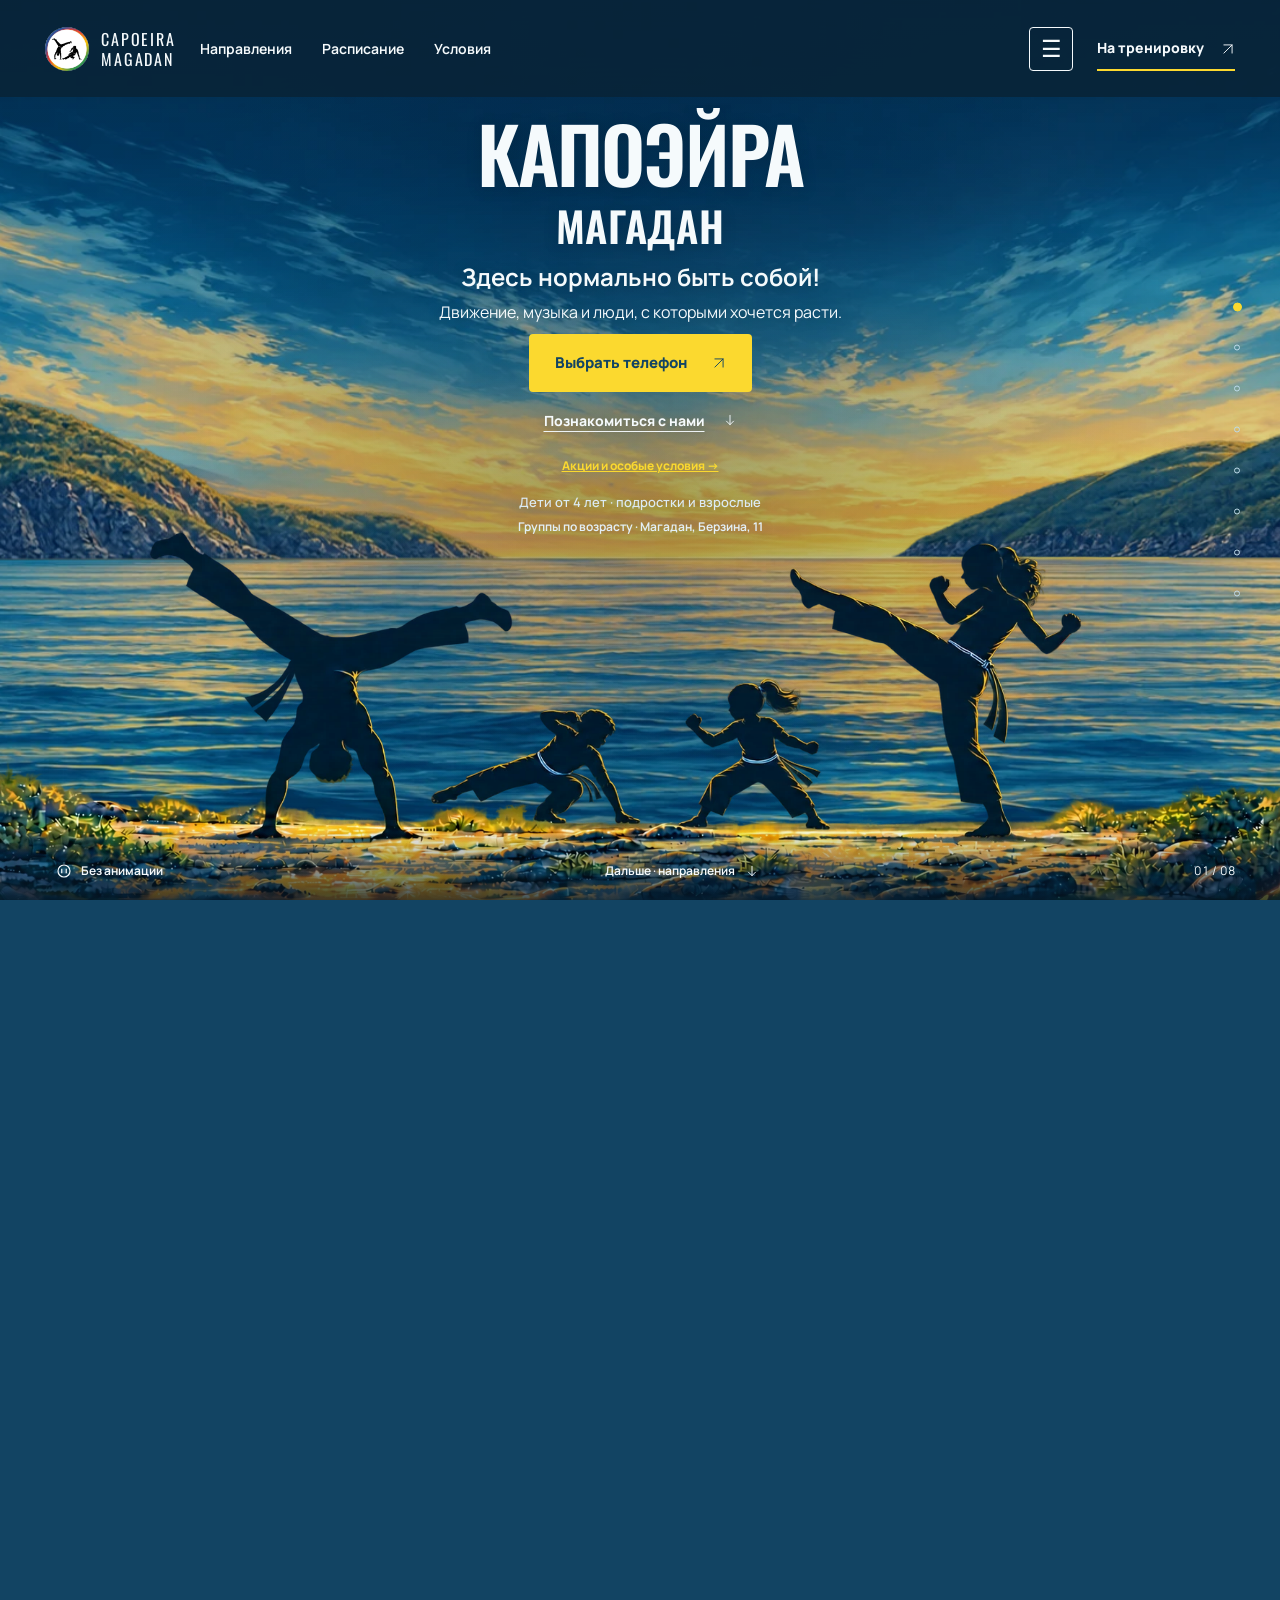
==== index.html @ d1a2bacf "Align helper labels with temporarily hidden prices" ====
<!doctype html>
<html lang="ru">
<head>
<meta charset="utf-8"><meta name="viewport" content="width=device-width,initial-scale=1">
<meta name="theme-color" content="#124463"><meta name="description" content="Капоэйра в Магадане для детей от 4 лет и взрослых. Направления, тренеры, расписание и стоимость занятий. Берзина, 11.">
<title>Капоэйра Магадан — здесь нормально быть собой!</title>
<link rel="canonical" href="https://capoeira49.ru/">
<meta property="og:type" content="website"><meta property="og:locale" content="ru_RU"><meta property="og:url" content="https://capoeira49.ru/"><meta property="og:title" content="Капоэйра Магадан — здесь нормально быть собой!"><meta property="og:description" content="Занятия для детей от 4 лет, подростков и взрослых. Тренеры, расписание, группы и запись. Магадан, Берзина, 11."><meta property="og:image" content="https://capoeira49.ru/assets/poster.jpg"><meta property="og:image:alt" content="Капоэйра Магадан — приглашение на занятия"><meta name="twitter:card" content="summary_large_image">
<link rel="icon" href="./assets/logo.jpg"><link rel="preload" href="./assets/fonts/oswald.ttf" as="font" type="font/ttf" crossorigin><link rel="stylesheet" href="./style.css?v=v38">
<style id="capoeira-dewiar-layout">/* Keep the vendor iframe inside its container and visible mobile viewport. */
#Dewiar_AI #emulator {display:flex;flex-direction:column;box-sizing:border-box;width:min(360px,calc(100vw - 24px));height:min(600px,calc(100dvh - 24px));max-height:calc(100dvh - 24px);}
#Dewiar_AI #emulator .em_menu {flex:0 0 36px;}
#Dewiar_AI #emulator iframe {width:100%;height:0;min-height:0;flex:1 1 auto;margin:0;float:none;clear:none;}
@media (max-width:600px) {
 #Dewiar_AI #emulator {left:12px!important;right:auto!important;top:var(--capoeira-chat-top,12px)!important;bottom:auto!important;width:calc(100vw - 24px)!important;height:var(--capoeira-chat-height,calc(100dvh - 24px))!important;max-height:var(--capoeira-chat-height,calc(100dvh - 24px))!important;}
}

/* Reserve the footer controls and keep the chat above the journey scene. */
#Dewiar_AI #emulator{z-index:100;max-width:calc(100vw - 24px)}
#Dewiar_AI #emulator iframe{margin-top:0!important}
@media(max-width:600px),(max-height:500px){
 #Dewiar_AI #emulator{left:12px!important;right:auto!important;top:var(--capoeira-chat-top,12px)!important;bottom:auto!important;width:calc(100vw - 24px)!important;height:var(--capoeira-chat-height,calc(100dvh - 24px))!important;max-height:var(--capoeira-chat-height,calc(100dvh - 24px))!important;}
}

#Dewiar_AI{bottom:92px!important;right:18px!important;z-index:40!important}#Dewiar_AI .priv{display:none!important}body.assistant-open #enclkD{display:none!important}#Dewiar_AI #emulator{z-index:100!important;display:flex!important}#Dewiar_AI #emulator iframe{height:0!important;flex:1 1 auto!important;min-height:0!important;margin:0!important}body.assistant-open .journey-player{display:none}

/* Visible explanation for the AI launcher, inside its clickable target. */
#Dewiar_AI #enclkD::before{content:"ИИ-помощник";position:absolute;right:58px;bottom:20px;width:184px;padding:10px 12px 24px;background:#124463;color:#fff;border-radius:8px;box-shadow:0 3px 12px #082b4033;font:700 14px/1.3 Manrope,Arial,sans-serif;text-align:left;white-space:nowrap}
#Dewiar_AI #enclkD::after{content:"Расписание, группы и запись";position:absolute;right:58px;bottom:26px;width:184px;padding:0 12px;color:#e2f1f8;font:11px/1.3 Manrope,Arial,sans-serif;text-align:left;white-space:nowrap}
@media(max-width:360px){#Dewiar_AI #enclkD::before,#Dewiar_AI #enclkD::after{width:165px}#Dewiar_AI #enclkD::after{font-size:10px}}
</style>
<script id="club-schema" type="application/ld+json">{"@context":"https://schema.org","@type":"SportsActivityLocation","@id":"https://capoeira49.ru/#club","name":"Капоэйра Магадан","url":"https://capoeira49.ru/","telephone":["+79004051777","+79248522555"],"address":{"@type":"PostalAddress","streetAddress":"ул. Берзина, 11","addressLocality":"Магадан","addressCountry":"RU"},"sameAs":["https://t.me/capoeira_magadan"]}</script>
</head>
<body>
<a class="skip" href="#welcome">К содержанию</a>
<header class="site-header">
<a class="brand" href="#welcome" aria-label="Капоэйра Магадан, начало"><img src="./assets/logo.jpg" width="44" height="44" alt=""><span>CAPOEIRA<br>MAGADAN</span></a>
<nav class="top-nav" aria-label="Основная навигация"><a href="#directions">Направления</a><a href="#schedule">Расписание</a><a href="#prices">Условия</a></nav><details class="section-menu"><summary aria-label="Все разделы сайта">☰</summary><nav aria-label="Все разделы"><a href="#welcome">Начало</a><a href="#directions">Направления</a><a href="#history">История и фото</a><a href="#coaches">Тренеры</a><a href="#music">Музыка и ритм</a><a href="#schedule">Расписание</a><a href="#prices">Условия</a><a href="#contact">Запись и адрес</a></nav></details>
<a class="header-contact" href="#contact">На тренировку <svg class="link-icon" viewBox="0 0 24 24" aria-hidden="true"><path d="M5 19 19 5M5 5h14v14"></path></svg></a>
</header>
<div class="world" aria-hidden="true"><div class="hero-coast" id="hero-coast" aria-hidden="true">
<div class="hero-coast-layer hero-coast-view" data-depth="0.06"><img data-asset-scenes="welcome" data-src="./assets/nagaev-sea-v7.webp" alt=""></div>
<div class="hero-coast-layer hero-coast-headlands headland-left" data-depth="0.22" data-side="-1"><img data-asset-scenes="welcome" data-src="./assets/nagaev-headlands-v7.webp" alt=""></div>
<div class="hero-coast-layer hero-coast-headlands headland-right" data-depth="0.22" data-side="1"><img data-asset-scenes="welcome" data-src="./assets/nagaev-headlands-v7.webp" alt=""></div>
<div class="hero-coast-shade"></div>
</div>
<div class="hero-foreground" id="hero-foreground" aria-hidden="true"><div class="hero-foreground-art"><img data-asset-scenes="welcome" data-src="./assets/nagaev-family-centered-v12.webp" alt=""></div></div>
<div class="magadan-landscape" id="magadan-landscape">
<div class="coast-layer coast-sky" data-depth="0.045"><img data-asset-scenes="history" class="parallax-art" data-src="./assets/nagaev-backdrop-v4.webp" alt="" fetchpriority="low"></div>
<div class="coast-layer coast-hills" data-depth="0.14"><img data-asset-scenes="history" class="parallax-art" data-src="./assets/nagaev-hills-v4.webp" alt="" fetchpriority="low"></div>
<div class="coast-layer coast-shore" data-depth="0.30"><img data-asset-scenes="history" class="parallax-art" data-src="./assets/nagaev-shore-v4.webp" alt="" fetchpriority="low"></div>
<div class="coast-layer coast-birds" data-depth="0.08"><img data-asset-scenes="history" class="parallax-art" data-src="./assets/nagaev-shore-v4.webp" alt="" fetchpriority="low"></div>
</div><div class="coaches-atmosphere" id="coaches-atmosphere" aria-hidden="true">
<div class="coach-decoration coach-pose pose-left" data-shift="-0.22"><img data-asset-scenes="coaches" data-src="./assets/coaches-poses-v8.webp" alt=""></div>
<div class="coach-decoration coach-pose pose-right" data-shift="0.22"><img data-asset-scenes="coaches" data-src="./assets/coaches-poses-v8.webp" alt=""></div>
<div class="coach-decoration coach-instrument instrument-left" data-shift="0.15" data-cell="0"><img data-asset-scenes="coaches,music" data-src="./assets/music-instrument-atlas-v6.webp" alt=""></div>
<div class="coach-decoration coach-instrument instrument-right" data-shift="-0.15" data-cell="2"><img data-asset-scenes="coaches,music" data-src="./assets/music-instrument-atlas-v6.webp" alt=""></div>
</div>
<div class="schedule-atmosphere" id="schedule-atmosphere" aria-hidden="true">
<div class="schedule-wash" data-shift="0.07"></div>
<div class="schedule-emblem" data-shift="-0.12"><img src="./assets/logo.jpg" alt=""></div>
<div class="schedule-color-plane" data-shift="0.12"></div>
</div>
<div class="music-atmosphere" aria-hidden="true"><div class="music-mote mote-0" data-instrument="0"><img data-asset-scenes="coaches,music" data-src="./assets/music-instrument-atlas-v6.webp" alt=""></div><div class="music-mote mote-1" data-instrument="1"><img data-asset-scenes="coaches,music" data-src="./assets/music-instrument-atlas-v6.webp" alt=""></div><div class="music-mote mote-2" data-instrument="2"><img data-asset-scenes="coaches,music" data-src="./assets/music-instrument-atlas-v6.webp" alt=""></div><div class="music-mote mote-3" data-instrument="0"><img data-asset-scenes="coaches,music" data-src="./assets/music-instrument-atlas-v6.webp" alt=""></div><div class="music-mote mote-4" data-instrument="1"><img data-asset-scenes="coaches,music" data-src="./assets/music-instrument-atlas-v6.webp" alt=""></div><div class="music-mote mote-5" data-instrument="2"><img data-asset-scenes="coaches,music" data-src="./assets/music-instrument-atlas-v6.webp" alt=""></div></div><img data-asset-scenes="music" class="world-plate instruments" data-src="./assets/instruments-v27.webp" alt=""><div class="mobile-plates mobile-instruments"><div class="plate-half left"><img data-asset-scenes="music" data-src="./assets/instruments-v27.webp" alt=""></div><div class="plate-half right"><img data-asset-scenes="music" data-src="./assets/instruments-v27.webp" alt=""></div></div></div>
<canvas id="journey-player" class="journey-player" data-allowed-chapters="directions,music" width="320" height="320" data-sources="./assets/capoeira-man-v27.webp,./assets/capoeira-woman-v27.webp,./assets/capoeira-boy-v27.webp,./assets/capoeira-girl-v27.webp" aria-hidden="true" hidden></canvas>
<main id="journey">
<section class="scene welcome" id="welcome" data-label="Начало">
<div class="scene-content hero-copy"><h1>Капоэйра<span>Магадан</span></h1><p class="hero-lead">Здесь нормально быть собой!</p><p class="hero-description">Движение, музыка и люди,<br> с которыми хочется расти.</p><div class="hero-actions"><a class="button primary" href="#contact">Выбрать телефон <svg class="link-icon" viewBox="0 0 24 24" aria-hidden="true"><path d="M5 19 19 5M5 5h14v14"></path></svg></a><a class="text-link" href="#directions">Познакомиться с нами <svg class="link-icon" viewBox="0 0 24 24" aria-hidden="true"><path d="M12 4v16m-6-6 6 6 6-6"></path></svg></a></div><button class="text-link hero-offers" type="button" data-coach-profile="club-offers" aria-haspopup="dialog" aria-controls="club-offers">Акции и особые условия →</button><p class="hero-audience-note">Дети от 4 лет · подростки и взрослые</p><p class="hero-meta">Группы по возрасту · Магадан, Берзина, 11</p></div>
</section>
<section class="scene" id="directions" data-label="Направления">
<div class="hero-figures" aria-hidden="true"><div class="family-side left"><img data-asset-scenes="directions" data-src="./assets/family-play-v4.webp" alt=""></div><div class="family-side right"><img data-asset-scenes="directions" data-src="./assets/family-play-v4.webp" alt=""></div></div>

<div class="scene-content"><h2>Найди своё движение.</h2><p class="intro">В нашей группе можно знакомиться с капоэйрой с разных сторон.</p><div class="direction-tabs" role="tablist" aria-label="Направления занятий"><button id="dir-capoeira" role="tab" aria-controls="direction-panel" aria-selected="true" data-direction="Капоэйра">Капоэйра</button><button id="dir-music" role="tab" aria-controls="direction-panel" aria-selected="false" tabindex="-1" data-direction="Музыка">Музыка</button><button id="dir-acrobatics" role="tab" aria-controls="direction-panel" aria-selected="false" tabindex="-1" data-direction="Акробатика">Акробатика</button><button id="dir-batucada" role="tab" aria-controls="direction-panel" aria-selected="false" tabindex="-1" data-direction="Батукада">Батукада</button></div><div id="direction-panel" class="direction-description" role="tabpanel" aria-labelledby="dir-capoeira"><h3>Игра, в которой встречаются движение и ритм.</h3><p>Капоэйра соединяет движения, взаимодействие с партнёром и музыку. Есть группы для детей, подростков и взрослых.</p><span class="age-line">От 4 лет · группы по возрасту</span></div><a class="text-link" href="#schedule">Подобрать время занятий <svg class="link-icon" viewBox="0 0 24 24" aria-hidden="true"><path d="M5 19 19 5M5 5h14v14"></path></svg></a></div>
</section>
<section class="scene history-scene" id="history" data-label="Наша история">
<div class="scene-content history-copy"><span class="section-kicker">Магадан · Бухта Нагаева</span><h2>Наш город.<br>Наш круг.</h2><p class="intro">Мы учились вместе, росли как команда<br>и нашли круг, в котором можно быть собой.</p><button class="text-link" type="button" data-coach-profile="group-history-profile" aria-haspopup="dialog" aria-controls="group-history-profile">История капоэйры в Магадане</button><a class="text-link" href="#coaches">Познакомиться с тренерами</a><button class="text-link gallery-open" type="button" data-open-gallery aria-haspopup="dialog" aria-controls="club-gallery">Жизнь нашего круга · 19 фото</button></div>
</section>
<section class="scene" id="coaches" data-label="Тренеры">
<div class="scene-content"><h2>Встретимся в круге.</h2><p class="intro">Знакомство с группой начинается с разговора с тренером.</p><div class="coaches"><article><img data-asset-scenes="coaches" class="coach-photo" data-src="./assets/valery-kolchak-v23.webp" alt="Валерий Колчак с беримбау" width="720" height="1080" loading="lazy"><h3>Валерий Колчак</h3><p class="coach-experience">В капоэйре с 2019 года</p><p class="coach-bio-summary">Хочу помогать детям и взрослым полюбить движение, найти своё место в группе и раскрыться через капоэйру и музыку.</p><button class="text-link coach-bio-open" type="button" data-coach-profile="coach-valery-profile" aria-haspopup="dialog" aria-controls="coach-valery-profile">О тренере</button><p>Понедельник, среда, пятница</p><p class="coach-ages">Группы 5+, 7+, 11+<br>Подростки и взрослые 15+, 18+</p><a class="text-link" href="#schedule" data-coach-nav="Валерий">Занятия Валерия <svg class="link-icon" viewBox="0 0 24 24" aria-hidden="true"><path d="M5 19 19 5M5 5h14v14"></path></svg></a></article><article><img data-asset-scenes="coaches" class="coach-photo" data-src="./assets/yuri-muratov-v25.webp" alt="Юрий Муратов с атабаке" width="712" height="1440" loading="lazy"><h3>Юрий Муратов</h3><p class="coach-experience">В капоэйре с 2011 года</p><p class="coach-bio-summary">Работаю с детьми от четырёх лет. Хочу передать ученикам радость движения и создать сообщество, где можно быть собой.</p><button class="text-link coach-bio-open" type="button" data-coach-profile="coach-yuri-profile" aria-haspopup="dialog" aria-controls="coach-yuri-profile">О тренере</button><p>Вторник, четверг</p><p class="coach-ages">Группы 4+ и 7+</p><a class="text-link" href="#schedule" data-coach-nav="Юрий">Занятия Юрия <svg class="link-icon" viewBox="0 0 24 24" aria-hidden="true"><path d="M5 19 19 5M5 5h14v14"></path></svg></a></article></div><p class="small-note">Не уверены, какая группа подойдёт? Поможем выбрать при записи.</p></div>
</section>


<section class="scene" id="music" data-label="Ритм">
<div class="scene-content music-copy"><h2>У каждого движения<br>есть свой ритм.</h2><p class="intro">В капоэйре движения всегда встречаются с музыкой.<br>Она задаёт ритм игры и объединяет участников.<br>Здесь можно учиться и двигаться, и играть.</p><p class="instrument-note">Беримбау, атабаке и пандейру —<br>главные музыкальные проводники в мир капоэйры.</p><div class="music-hours"><p><strong>Музыка</strong><span>Суббота · 12:00–13:00 · 10+</span></p><p><strong>Рода · игра в круге</strong><span>Суббота · 14:00–15:00 · 10+</span></p><p><strong>Батукада</strong><span>Суббота · 15:00–17:00</span></p></div><a class="text-link" href="#prices" >Условия занятий <svg class="link-icon" viewBox="0 0 24 24" aria-hidden="true"><path d="M5 19 19 5M5 5h14v14"></path></svg></a></div>
</section>

<section class="scene data-scene" id="schedule" data-label="Расписание">
<div class="scene-content"><div class="section-heading"><h2>Время для движения.</h2><span class="location">Берзина, 11</span></div><div class="schedule-controls"><div class="day-tabs" role="tablist" aria-label="Дни недели"><button role="tab" id="day-0" aria-controls="schedule-panel" aria-selected="true" data-day="Понедельник">Пн</button><button role="tab" id="day-1" aria-controls="schedule-panel" aria-selected="false" tabindex="-1" data-day="Вторник">Вт</button><button role="tab" id="day-2" aria-controls="schedule-panel" aria-selected="false" tabindex="-1" data-day="Среда">Ср</button><button role="tab" id="day-3" aria-controls="schedule-panel" aria-selected="false" tabindex="-1" data-day="Четверг">Чт</button><button role="tab" id="day-4" aria-controls="schedule-panel" aria-selected="false" tabindex="-1" data-day="Пятница">Пт</button><button role="tab" id="day-5" aria-controls="schedule-panel" aria-selected="false" tabindex="-1" data-day="Суббота">Сб</button></div><label class="coach-filter">Тренер<select id="coach-filter" aria-label="Тренер"><option value="all">Все тренеры</option><option>Валерий</option><option>Юрий</option></select></label></div><div id="schedule-panel" class="schedule-panel" role="tabpanel" aria-labelledby="day-0"><h3 id="schedule-day">Понедельник</h3><div class="schedule-table" id="schedule-list"></div></div><p class="schedule-empty" hidden>В этот день нет занятий выбранного тренера. Выберите другой день или «Все тренеры».</p><a class="text-link" href="#contact">Подобрать группу с тренером <svg class="link-icon" viewBox="0 0 24 24" aria-hidden="true"><path d="M5 19 19 5M5 5h14v14"></path></svg></a><noscript id="schedule-fallback"><div class="schedule-fallback"><h3>Понедельник</h3><ul><li>09:30–10:30 · Капоэйра · Валерий · 7+</li><li>10:45–11:45 · Капоэйра · Валерий · 11+</li><li>16:00–17:00 · Капоэйра · Валерий · 7+</li><li>17:15–18:15 · Капоэйра · Валерий · 11+</li><li>18:30–19:30 · Капоэйра · Валерий · 5+</li><li>19:45–21:00 · Капоэйра · Валерий · 15+, 18+ · Для студентов — особые условия. Подробности у тренера.</li></ul><h3>Вторник</h3><ul><li>17:00–18:00 · Капоэйра · Юрий · 7+</li><li>18:30–19:30 · Капоэйра · Юрий · 4+</li></ul><h3>Среда</h3><ul><li>09:30–10:30 · Капоэйра · Валерий · 7+</li><li>10:45–11:45 · Капоэйра · Валерий · 11+</li><li>16:00–17:00 · Капоэйра · Валерий · 7+</li><li>17:15–18:15 · Капоэйра · Валерий · 11+</li><li>18:30–19:30 · Капоэйра · Валерий · 5+</li><li>19:45–21:00 · Капоэйра · Валерий · 15+, 18+ · Для студентов — особые условия. Подробности у тренера.</li></ul><h3>Четверг</h3><ul><li>17:00–18:00 · Капоэйра · Юрий · 7+</li><li>18:30–19:30 · Капоэйра · Юрий · 4+</li></ul><h3>Пятница</h3><ul><li>09:30–10:30 · Капоэйра · Валерий · 7+</li><li>10:45–11:45 · Капоэйра · Валерий · 11+</li><li>16:00–17:00 · Капоэйра · Валерий · 7+</li><li>17:15–18:15 · Капоэйра · Валерий · 11+</li><li>18:30–19:30 · Капоэйра · Валерий · 5+</li><li>19:45–21:00 · Капоэйра · Валерий · 15+, 18+ · Для студентов — особые условия. Подробности у тренера.</li></ul><h3>Суббота</h3><ul><li>12:00–13:00 · Музыка · 10+</li><li>13:00–14:00 · Акробатика · 7+</li><li>14:00–15:00 · Рода · 10+</li><li>15:00–17:00 · Батукада · —</li></ul></div></noscript></div>
</section>
<section class="scene data-scene" id="prices" data-label="Условия">
<div class="scene-content"><h2>Твой формат занятий.</h2><p class="intro">Подберём группу под возраст, опыт<br>и удобное время.</p><p class="price-condition">Стоимость занятий и условия абонемента<br>уточни у тренера.</p><a class="button primary" href="#contact">Уточнить условия <svg class="link-icon" viewBox="0 0 24 24" aria-hidden="true"><path d="M5 19 19 5M5 5h14v14"></path></svg></a></div>
</section>
<section class="scene contact-scene" id="contact" data-label="Присоединиться">
<div class="scene-content contact-copy"><h2>Теперь твой ход.</h2>
<div class="contact-layout"><div class="contact-main">
<p class="intro">Подберём группу для ребёнка или взрослого.<br>Для записи позвони тренеру.</p>
<div class="contact-actions"><a class="button primary" href="tel:+79248522555">Позвонить тренеру</a></div>
<p class="bot-fallback">Для записи позвони по одному из номеров ниже.</p>
<div class="contact-phones"><a href="tel:+79004051777">8 900 405 17 77</a><a href="tel:+79248522555">8 924 852 25 55</a></div>
<details class="callback" id="callback" hidden><summary>Оставить заявку на связь</summary><form id="callback-form" novalidate><div class="callback-fields"><label>Как тебя зовут<input name="name" autocomplete="name" maxlength="80" required></label><label>Телефон или Telegram<input name="contact" autocomplete="tel" maxlength="120" placeholder="+7… или @имя" required></label></div><label>Комментарий <span>(необязательно)</span><textarea name="comment" maxlength="1000" rows="2"></textarea></label><label class="form-trap" aria-hidden="true">Ваш сайт<input name="website" autocomplete="off" tabindex="-1"></label><p class="callback-note">Контакт нужен, чтобы тренер мог ответить по заявке.</p><button class="button primary" type="submit">Отправить заявку</button><p class="callback-status" id="callback-status" role="status" aria-live="polite" aria-atomic="true"></p></form></details>
</div><div class="contact-location"><h3>Как нас найти</h3><p>Магадан, Берзина, 11</p>
<p id="first-visit-note">Первая тренировка бесплатная. Занятия проходят без обуви. Рекомендуем взять сменную обувь для выхода в коридор и туалет: туалет находится через коридор от зала. Родители могут присутствовать. Если ребёнку сложно адаптироваться, иногда родитель может участвовать в занятии; согласуйте это с тренером.</p><div class="contact-map"><iframe id="club-map" data-src="https://yandex.com/map-widget/v1/?ll=150.810473%2C59.577297&amp;mode=whatshere&amp;whatshere%5Bpoint%5D=150.810472%2C59.577297&amp;whatshere%5Bzoom%5D=17&amp;z=16&amp;lang=ru_RU" title="Карта: Магадан, улица Берзина, 11" loading="lazy" referrerpolicy="strict-origin-when-cross-origin" allowfullscreen></iframe></div>
<a class="text-link" href="https://yandex.com/maps/79/magadan/house/ulitsa_berzina_11/ZUwGaA9hSUEAXkJvamJ0dnthbQ8=/" target="_blank" rel="noopener">Открыть адрес в Яндекс Картах</a>
</div></div>
<div id="seo-links"><p>Подробности занятий</p><nav aria-label="Информация о клубе"><a href="/children.html">Детям</a><a href="/adults.html">Подросткам и взрослым</a><a href="/schedule.html">Расписание</a><a href="/coaches.html">Тренеры</a><a href="/contacts.html">Первая тренировка</a></nav></div><div class="contact-footer"><a class="text-link" href="https://t.me/capoeira_magadan" target="_blank" rel="noopener">Канал группы в Telegram</a><a class="text-link" href="./assets/poster.jpg" target="_blank" rel="noopener">Наша афиша</a><a class="text-link" href="#welcome">Вернуться в начало</a></div></div>
</section>
</main>
<dialog class="coach-profile" id="club-offers" aria-labelledby="club-offers-title">
<header class="coach-profile-header"><h2 id="club-offers-title">Акции и особые условия</h2><button type="button" class="coach-profile-close" data-close-profile aria-label="Закрыть акции" autofocus>Закрыть ×</button></header>
<div class="coach-profile-body"><div id="promotion-list"><!-- Добавляйте сюда действующие акции с датами и условиями. --></div><article class="student-offer"><h3>Для студентов — особые условия</h3><p>Уточните условия занятий в старших группах у тренера.</p><a class="text-link" href="tel:+79004051777">Узнать условия у тренера →</a></article></div>
</dialog>
<dialog class="coach-profile" id="coach-valery-profile" aria-labelledby="coach-valery-title">
<header class="coach-profile-header"><div><p class="coach-profile-kicker">В капоэйре с 2019 года</p><h2 id="coach-valery-title">Валерий Колчак</h2></div><button type="button" class="coach-profile-close" data-close-profile aria-label="Закрыть описание тренера" autofocus>Закрыть ×</button></header>
<div class="coach-profile-body"><img class="coach-story-photo" data-src="./assets/valery-kolchak-v23.webp" alt="Валерий Колчак с беримбау" width="720" height="1080" loading="lazy"><p>Меня зовут Валерий Колчак. В капоэйру я пришёл в 2019 году благодаря младшему брату: он занимался у Юрия в группе для малышей на Колымском шоссе.</p>
<p>До этого в моей жизни было восемь лет плавания. Мне не хватало ощущения, что я нужен в группе и могу проявить себя. Казалось, внимание тренера нужно заслужить исключительными успехами. Со временем соревнования и борьба за медали перестали меня мотивировать.</p>
<p>В капоэйре я нашёл своё место и людей, рядом с которыми можно быть собой. Меня увлекли движения, общение и атмосфера AXÉ — энергия, которой хочется делиться. Так появилось желание стать тренером.</p>
<p>Преподавать я начал в пятнадцать-шестнадцать лет, под присмотром своего тренера. С первым учеником привычные объяснения не работали: нужно было искать другой способ показывать движения. Тренер направлял меня. Этот опыт я помню до сих пор — он научил вниманию к конкретному человеку.</p>
<p>С 2022 по 2026 год я учился во Владивостоке в ДВГГТК по направлению физической культуры и тренерской деятельности. Одновременно работал штатным тренером по капоэйре со всеми возрастными группами. Этот опыт изменил моё мышление и укрепил желание преподавать.</p>
<p>Участвовал в семинарах как ученик и организатор: в Москве, Хабаровске, Красноярске и Уссурийске. Посещал занятия тренеров и мастеров в Санкт-Петербурге, Иркутске и Москве. Не могу выделить одного наставника: каждая встреча чему-то учила, мой подход складывался из этого опыта.</p>
<p>Особенно мне нравится работать с детьми от пяти лет и со взрослыми. С детьми мы много играем и учимся получать удовольствие от движения. Люблю видеть, как они с радостью бегут на тренировку. Один из главных показателей моей работы — доверие в глазах ребёнка.</p>
<p>У взрослых уже есть свой опыт и характер. Через капоэйру и общение мы создаём сообщество, которое становится почти семьёй. Мне хочется помогать людям находить своё место в зале и рядом друг с другом.</p>
<p>Однажды пятеро ребят на тренировке в один голос сказали, что, когда вырастут, станут тренерами по капоэйре — чтобы быть такими же крутыми, как их тренер. Этот момент остался со мной.</p>
<p>Отдельной частью моего пути стала музыка. Интерес к ней был давно, но раскрыть его помогла капоэйра. Потом рядом оказалась подруга, которая играет в оркестре и помогала мне глубже осваивать музыкальную сторону. С 2024 года я руководил проектом батукады Bloco Vladivostoko.</p>
<p>В 2025 году участвовал в московском Boot Camp коллектива Clandestino с музыкантами из Бразилии. Проводил мастер-классы на Samba More школы VVO Dance Brazil во Владивостоке и в ритмическом лагере. Музыка стала ещё одним способом объединять людей.</p>
<p>Сейчас мне хочется привнести в магаданские занятия своё видение и опыт, полученный за эти годы. Я хочу учить людей любить движение и через капоэйру замечать больше хорошего вокруг себя.</p>
<p>Капоэйра привлекает меня своей многогранностью. Чем глубже в неё погружаешься, тем яснее понимаешь, что всё ещё находишься на верхушке айсберга. В ней всегда остаётся что-то неизвестное, что хочется открыть.</p>
<p>«Здесь нормально быть собой» для меня означает, что мы собираем разных людей и помогаем им раскрываться. На работе и учёбе часто приходится соответствовать чужим ожиданиям. Мне хочется, чтобы в нашем зале человек мог снять привычную маску, чувствовать себя свободно и постепенно находить собственное движение.</p>
<p>Именно такой атмосферой я хочу делиться со своими учениками.</p></div>
</dialog>
<dialog class="coach-profile" id="coach-yuri-profile" aria-labelledby="coach-yuri-title">
<header class="coach-profile-header"><div><p class="coach-profile-kicker">В капоэйре с 2011 года</p><h2 id="coach-yuri-title">Юрий Муратов</h2></div><button type="button" class="coach-profile-close" data-close-profile aria-label="Закрыть описание тренера" autofocus>Закрыть ×</button></header>
<div class="coach-profile-body"><img class="coach-story-photo" data-src="./assets/yuri-muratov-v25.webp" alt="Юрий Муратов с атабаке" width="712" height="1440" loading="lazy"><p>Меня зовут Юрий Муратов. Мой путь в капоэйре начался в 2011 году.</p>
<p>Как и многих, сначала меня зацепила картинка: необычные движения, акробатика, пластика и совершенно особое внутреннее состояние, которое даёт капоэйра. Она не была похожа ни на что другое, а меня всегда привлекало всё нестандартное, загадочное и немного выходящее за привычные рамки.</p>
<p>Начинал я с самостоятельного изучения. Позже продолжил развиваться под руководством Павла Сотникова, руководителя групп капоэйры в Краснодаре. За следующие годы учился у разных российских и зарубежных мастеров, занимался в разных школах страны, участвовал в семинарах и крупных международных мероприятиях, в том числе Capoeira Asia в 2014 и 2016 годах.</p>
<p>Практически с самого начала вокруг меня начала собираться команда единомышленников. Сначала это действительно больше напоминало кружок людей, увлечённых одним необычным делом. Мы вместе учились, ошибались, меняли подходы и постепенно взрослели как группа.</p>
<p>Так в Магадане начало формироваться собственное сообщество капоэйры.</p>
<p>За эти годы мы организовали множество семинаров и встреч с тренерами из других городов, российскими и бразильскими мастерами. Их опыт и участие очень сильно повлияли и на развитие нашей группы, и на моё собственное понимание капоэйры.</p>
<p>Со временем ушла часть той «сказочности», которая привлекала меня в самом начале. Я увидел, насколько серьёзная педагогическая и профессиональная база стоит за хорошей работой тренера. Особенно сильно мой подход изменился после прохождения инструкторского курса у мастера международного уровня Mestre Cueca, посвящённого работе с детьми и взрослыми.</p>
<p>Сегодня одна из моих основных специализаций — работа с детьми. Если когда-то мы начинали заниматься с ребятами примерно с семи лет, то сейчас я уверенно работаю и с детьми от четырёх лет. Около восьми лет в этой работе я опираюсь уже не просто на собственный опыт, а на профессиональные методики преподавания.</p>
<p>Но со временем для меня изменилось и само понимание того, зачем я занимаюсь капоэйрой.</p>
<p>Мне уже не так важно состояться как «супертренеру» или однажды доказать всем собственный уровень. Я пришёл в капоэйру достаточно поздно, чтобы спокойно к этому относиться.</p>
<p>Гораздо важнее для меня то, что происходит с людьми рядом.</p>
<p>Я вижу, как меняются мои ученики. Вижу детей, которые становятся увереннее. Вижу взрослых, которые находят здесь друзей, своё место и возможность снова получать удовольствие от движения и общения. И слышу отзывы людей и коллег о том сообществе, которое нам удалось создать.</p>
<p>Наверное, именно это сегодня и есть мой главный результат.</p>
<p>Я хочу передать другим то состояние радости и счастья, которое когда-то сам нашёл в капоэйре. Потому что капоэйра в своё время очень сильно изменила мою жизнь — в лучшую сторону.</p>
<p>Поэтому для меня наша группа — это не место, куда человек просто приходит три раза в неделю потренироваться.</p>
<p>Тренировка важна. Техника важна. Развитие важно.</p>
<p>Но человек — важнее.</p>
<p>Я хочу, чтобы здесь можно было быть собой, чувствовать себя комфортно, находить друзей, становиться частью сообщества и постепенно понимать: это место, куда хочется возвращаться как к своим.</p>
<p>Именно такое сообщество я стараюсь создавать в Магадане.</p></div>
</dialog>

<dialog class="coach-profile" id="group-history-profile" aria-labelledby="group-history-title">
<header class="coach-profile-header"><div><p class="coach-profile-kicker">Капоэйра Магадан</p><h2 id="group-history-title">Наш город. Наш круг.</h2></div><button type="button" class="coach-profile-close" data-close-profile aria-label="Закрыть историю группы" autofocus>Закрыть ×</button></header>
<div class="coach-profile-body"><p>История нашего круга началась с интереса к необычному движению и желания учиться вместе.</p>
<p>В 2011 году Юрий Муратов начал заниматься капоэйрой. Сначала он изучал её самостоятельно, затем продолжил учиться у Павла Сотникова и других российских и зарубежных мастеров. Постепенно вокруг него в Магадане собирались люди, которых увлекало то же самое. Первые занятия больше напоминали кружок единомышленников: вместе пробовали, ошибались, искали свой подход и росли как команда.</p>
<p>Со временем этот круг стал сообществом. В Магадане проходили семинары и встречи с тренерами из других городов, российскими и бразильскими мастерами. Участники группы ездили учиться, привозили новый опыт и делились им друг с другом. Капоэйра раскрывалась через игру, акробатику, музыку и общение.</p>
<p>Особое место заняли детские занятия. Если вначале ребята приходили примерно с семи лет, то сегодня знакомиться с капоэйрой можно с четырёх. Вместе с группой развивался и подход к преподаванию: к личному опыту добавились профессиональное обучение и методики работы с детьми и взрослыми.</p>
<p>В 2019 году в капоэйру пришёл Валерий Колчак — вслед за братом, который уже занимался у Юрия. Здесь он нашёл своё место и вскоре захотел передавать эту атмосферу другим. Позже были учёба и работа тренером во Владивостоке, семинары, музыкальные проекты и батукада. Этот опыт стал частью его собственного подхода к занятиям в Магадане.</p>
<p>Сегодня наш круг объединяет детей, подростков и взрослых. Кто-то приходит за движением, кто-то — за музыкой, а кто-то находит здесь друзей и место, куда хочется возвращаться. У каждого свой темп и свой путь.</p>
<p>Мы хотим, чтобы капоэйра помогала людям раскрываться, получать удовольствие от движения и чувствовать поддержку. Поэтому главный смысл нашего сообщества выражается просто: здесь нормально быть собой.</p></div></dialog>
<dialog class="photo-gallery" id="club-gallery" aria-labelledby="gallery-title">
<header class="gallery-header"><div><p class="gallery-kicker">Движение · музыка · люди</p><h2 id="gallery-title">Жизнь нашего круга</h2></div><button type="button" class="gallery-close" data-gallery-close autofocus>Закрыть ×</button></header>
<div class="gallery-grid"></div>
</dialog>
<dialog class="photo-viewer" id="gallery-viewer" aria-label="Просмотр фотографии">
<header class="gallery-viewer-header"><span class="gallery-counter" aria-live="polite"></span><button type="button" class="gallery-close" data-gallery-close autofocus>Закрыть фото ×</button></header>
<figure><img alt=""><figcaption></figcaption></figure>
<div class="gallery-controls"><button type="button" data-gallery-prev aria-label="Предыдущее фото">← Назад</button><button type="button" data-gallery-next aria-label="Следующее фото">Дальше →</button></div>
</dialog>
<aside class="journey-nav" aria-label="Разделы сайта"><a href="#welcome" class="active" aria-current="step" aria-label="Начало"><span class="nav-dot"></span><span class="nav-name">Начало</span></a><a href="#directions" aria-label="Направления"><span class="nav-dot"></span><span class="nav-name">Направления</span></a><a href="#history" aria-label="История и фото"><span class="nav-dot"></span><span class="nav-name">Наша история</span></a><a href="#coaches" aria-label="Тренеры"><span class="nav-dot"></span><span class="nav-name">Тренеры</span></a><a href="#music" aria-label="Музыка и ритм"><span class="nav-dot"></span><span class="nav-name">Ритм</span></a><a href="#schedule" aria-label="Расписание"><span class="nav-dot"></span><span class="nav-name">Расписание</span></a><a href="#prices" aria-label="Условия занятий"><span class="nav-dot"></span><span class="nav-name">Условия</span></a><a href="#contact" aria-label="Запись и адрес"><span class="nav-dot"></span><span class="nav-name">Присоединиться</span></a></aside>
<footer class="journey-footer"><button id="motion-toggle" type="button" aria-pressed="false"><svg viewBox="0 0 24 24" aria-hidden="true"><circle cx="12" cy="12" r="8"></circle><path d="M9 9v6m6-6v6"></path></svg><span>Без анимации</span></button><button id="scroll-hint" type="button">Прокрути, чтобы войти в круг <svg class="link-icon" viewBox="0 0 24 24" aria-hidden="true"><path d="M12 4v16m-6-6 6 6 6-6"></path></svg></button><span class="chapter-counter" aria-hidden="true"><span id="chapter-current">01</span> / <span id="chapter-total">08</span></span></footer>
<div id="scroll-track" aria-hidden="true"></div><script src="./content.js?v=price-hold-20261109"></script><script src="./app.js?v=price-hold-20261109"></script><script src="./contact-config.js"></script><script src="./contact.js"></script>
<script src="./player-idle.js?v=v27"></script><script src="./gallery-data.js?v=v26"></script><script src="./gallery.js?v=v26"></script>
<div id="Dewiar_AI"></div><script src="https://dewiar.com/dew_ai/widget/widget.js" type="text/javascript"></script><script type="text/javascript">wrgsv.init("Dewiar_AI","122755",1791521339);</script>
<script>(() => {
 'use strict';
 let pending=false;
 const update=()=>{
  pending=false;
  const viewport=window.visualViewport;
  const height=viewport?viewport.height:window.innerHeight;
  const top=viewport?viewport.offsetTop:0;
  document.documentElement.style.setProperty('--capoeira-chat-height',Math.max(1,height-24)+'px');
  document.documentElement.style.setProperty('--capoeira-chat-top',(top+12)+'px');
 };
 const schedule=()=>{if(!pending){pending=true;requestAnimationFrame(update);}};
 window.addEventListener('resize',schedule,{passive:true});
 window.addEventListener('orientationchange',schedule,{passive:true});
 window.visualViewport?.addEventListener('resize',schedule,{passive:true});
 window.visualViewport?.addEventListener('scroll',schedule,{passive:true});
 update();
})();

(()=>{const host=document.getElementById('Dewiar_AI');if(!host)return;const update=()=>{const open=!!host.querySelector('#emulator');document.body.classList.toggle('assistant-open',open);const trigger=host.querySelector('#enclkD');if(trigger){trigger.setAttribute('role','button');trigger.setAttribute('tabindex','0');trigger.setAttribute('aria-label','ИИ-помощник: расписание, группы и запись');trigger.setAttribute('aria-expanded',String(open));if(!trigger.dataset.keyboardReady){trigger.dataset.keyboardReady='1';trigger.addEventListener('keydown',e=>{if(e.key==='Enter'||e.key===' '){e.preventDefault();trigger.click();}});}}const frame=host.querySelector('iframe');if(frame)frame.title='Чат помощника Капоэйра Магадан';const close=host.querySelector('.em_close');if(close){close.setAttribute('role','button');close.setAttribute('tabindex','0');close.setAttribute('aria-label','Закрыть помощника');if(!close.dataset.keyboardReady){close.dataset.keyboardReady='1';close.addEventListener('keydown',e=>{if(e.key==='Enter'||e.key===' '){e.preventDefault();close.click();}});}}};new MutationObserver(update).observe(host,{childList:true,subtree:true});update();})();
</script>
</body></html>
---- style.css ----
@font-face{font-family:Oswald;src:url('./assets/fonts/oswald.ttf') format('truetype');font-weight:200 700;font-display:swap}@font-face{font-family:Manrope;src:url('./assets/fonts/manrope.ttf') format('truetype');font-weight:200 800;font-display:swap}
:root{--navy:#124463;--yellow:#fbd92f;--blue:#e2f1f8;--green:#297458;--white:#fbfdfe;--muted:#426373;--line:#bfd3dc;--body:Manrope,sans-serif;--display:Oswald,sans-serif;--accent:var(--yellow)}
*{box-sizing:border-box}html{scroll-behavior:smooth;scrollbar-color:var(--navy) var(--blue)}body{margin:0;background:var(--blue);color:var(--navy);font-family:var(--body);font-size:16px;line-height:1.65;overflow-x:hidden}::selection{background:var(--yellow);color:var(--navy)}a{color:inherit;text-underline-offset:5px}button,select{font:inherit;color:inherit}button,a,select{touch-action:manipulation}button{cursor:pointer}button:focus-visible,a:focus-visible,summary:focus-visible,select:focus-visible{outline:3px solid var(--green);outline-offset:5px}button{border:0;background:transparent}a{text-decoration:none}h1,h2,h3,p{margin:0}h1,h2,h3{font-family:var(--display);font-weight:600;line-height:1.08;text-wrap:balance}h1{font-size:clamp(64px,7.1vw,96px);letter-spacing:-.025em;text-transform:uppercase}h1 span{display:block;font-size:.54em;letter-spacing:.015em;margin-top:10px}h2{font-size:clamp(36px,4.5vw,64px);letter-spacing:-.025em}h3{font-size:30px}p{max-width:70ch}.skip{position:fixed;top:-80px;left:16px;background:var(--yellow);padding:12px;z-index:100}.skip:focus{top:12px}
.site-header{position:fixed;inset:0 0 auto;z-index:20;padding:26px 3.5vw;display:flex;align-items:center;justify-content:space-between;gap:24px;background:var(--blue)}.brand{display:flex;align-items:center;gap:12px;font-family:var(--display);font-size:16px;line-height:1.25;letter-spacing:.12em}.brand img{border-radius:50%;width:44px;height:44px}.top-nav{display:flex;gap:30px;font-size:14px;font-weight:650}.top-nav a,.header-contact{padding:10px 0}.top-nav a:hover{text-decoration:underline}.header-contact{font-size:14px;font-weight:800;border-bottom:2px solid var(--navy)}.header-contact span{padding-left:14px}.world{display:none}.scene{min-height:100svh;position:relative;display:flex;align-items:center;justify-content:center;padding:120px 24px 90px;scroll-margin-top:100px}.scene-content{min-width:0;width:min(820px,100%);text-align:center;position:relative;z-index:3}.scene-content .intro{margin:22px auto 28px;font-size:18px;line-height:1.65}.hero-copy{max-width:590px}.hero-lead{font-size:23px;font-weight:750;margin:25px auto 12px}.hero-description{font-size:18px;margin:0 auto 30px}.hero-actions{display:flex;flex-direction:column;align-items:center;gap:18px}.button{display:inline-flex;justify-content:center;align-items:center;gap:24px;padding:17px 26px;min-height:56px;font-size:15px;font-weight:800;border-radius:4px;transition:background .15s,transform .15s}.primary{background:var(--yellow);color:var(--navy)}.primary:hover{background:#ffdc67;transform:translateY(-2px)}.text-link{display:inline-flex;align-items:center;gap:18px;font-size:14px;font-weight:750;min-height:44px;text-decoration:underline;text-decoration-thickness:1px}.text-link:hover{color:var(--green)}.hero-meta{font-size:12px;font-weight:650;margin:28px auto 0;color:var(--muted)}
.depth-mode .world{display:block;position:fixed;inset:0;pointer-events:none;z-index:0;overflow:hidden}.world canvas{width:100%;height:100%;opacity:.7}.world-plate{position:absolute;left:50%;top:50%;width:min(140vw,1740px);height:auto;transform:translate(-50%,-43%);will-change:transform,opacity}.instruments{opacity:0;width:min(130vw,1620px)}.ground-ring{position:absolute;left:50%;top:83%;width:76vw;height:14vw;border:1px solid #92b8c9;border-radius:50%;transform:translate(-50%,-50%);opacity:.35}.depth-mode #journey{position:fixed;inset:0;z-index:2;perspective:1100px;pointer-events:none}.depth-mode .scene{position:absolute;inset:0;min-height:0;padding:105px 7vw 95px;visibility:hidden;pointer-events:none}.depth-mode .scene.active{pointer-events:auto}.depth-mode .scene-content{max-height:calc(100svh - 210px);overflow:auto;overscroll-behavior:auto;scrollbar-width:thin;padding:6px 10px 12px}.depth-mode .welcome .scene-content{overflow:visible}.depth-mode .scene-content{background:transparent}.depth-mode #directions .scene-content,.depth-mode #coaches .scene-content{width:760px}.journey-footer{position:fixed;inset:auto 3.5vw 20px;z-index:25;display:flex;align-items:center;justify-content:space-between;gap:20px;font-size:12px;pointer-events:none}.journey-footer button{pointer-events:auto;display:flex;align-items:center;gap:8px;min-height:44px;font-size:12px;font-weight:650;background:transparent;padding:0 10px;border-radius:4px}.journey-footer svg{width:18px;fill:none;stroke:currentColor;stroke-width:1.6}.chapter-counter{font-variant-numeric:tabular-nums;letter-spacing:.05em}.journey-nav{position:fixed;right:24px;top:50%;transform:translateY(-50%);z-index:25;display:flex;flex-direction:column;gap:3px}.journey-nav a{height:38px;width:38px;display:flex;align-items:center;justify-content:center;position:relative}.nav-dot{width:6px;height:6px;border:1px solid var(--navy);border-radius:50%}.journey-nav a.active .nav-dot{background:var(--navy);width:9px;height:9px}.nav-name{display:none;position:absolute;right:36px;font-size:12px;background:var(--blue);padding:4px 8px;white-space:nowrap}.journey-nav a:hover .nav-name,.journey-nav a:focus-visible .nav-name{display:block}
.direction-tabs,.price-tabs{display:flex;justify-content:center;gap:4px;flex-wrap:wrap;margin:28px 0}.direction-tabs button,.price-tabs button{padding:12px 18px;border-bottom:2px solid transparent;font-weight:750;font-size:14px}.direction-tabs button[aria-selected=true],.price-tabs button[aria-selected=true]{border-color:var(--navy);background:var(--yellow)}.direction-description{max-width:580px;min-height:215px;margin:0 auto 18px}.direction-description p{margin:18px auto;font-size:17px}.age-line{font-size:13px;font-weight:750;color:var(--green)}.coaches{display:grid;grid-template-columns:1fr 1fr;text-align:left;gap:45px;margin:35px auto;max-width:680px}.coaches article{border-top:2px solid var(--navy);padding-top:22px}.coaches h3{font-size:44px;margin-bottom:14px}.coaches p{font-size:14px}.coach-ages{margin:12px 0 16px}.small-note{font-size:13px;margin:auto;color:var(--muted)}.music-copy{width:660px}.music-hours{width:min(440px,100%);margin:24px auto 20px;text-align:left}.music-hours p{padding:12px 0;border-bottom:1px solid var(--line);display:flex;justify-content:space-between;align-items:center;gap:20px}.music-hours strong{font-family:var(--display);font-size:23px;font-weight:500}.music-hours span{font-size:12px}.data-scene .scene-content{width:850px}.section-heading{display:flex;align-items:baseline;justify-content:space-between;gap:20px}.section-heading h2{font-size:52px}.location{font-size:13px;font-weight:700;white-space:nowrap}.schedule-controls{display:flex;justify-content:space-between;align-items:center;gap:20px;margin:22px 0 10px}.day-tabs{display:flex;gap:4px}.day-tabs button{width:49px;height:45px;font-weight:750;font-size:14px;border-radius:2px}.day-tabs button[aria-selected=true]{background:var(--navy);color:var(--white)}.coach-filter{display:flex;align-items:center;gap:12px;font-size:12px}.coach-filter select{border:1px solid var(--navy);background:transparent;border-radius:3px;padding:9px 24px 9px 12px}.schedule-panel{text-align:left}.schedule-panel h3{font-size:22px;margin:15px 0}.schedule-row{display:grid;grid-template-columns:145px 1fr 130px 85px;gap:14px;border-top:1px solid var(--line);padding:10px 0;font-size:14px;align-items:center}.schedule-time{font-weight:800;font-variant-numeric:tabular-nums}.schedule-row .age{justify-self:end}.schedule-sub{font-size:12px;color:var(--muted);display:block;line-height:1.5}.schedule-empty{margin:30px 0}.schedule-panel+.text-link,.data-scene .text-link{margin-top:16px}.price-list{display:grid;grid-template-columns:repeat(3,1fr);gap:25px;text-align:left;margin:28px 0 20px}.price-item{border-top:2px solid var(--navy);padding:20px 0 0}.price-item h3{font-family:var(--body);font-size:14px;font-weight:650}.price-amount{font-family:var(--display);font-size:clamp(32px,4vw,48px);font-weight:500;margin:10px 0;white-space:nowrap}.price-condition{font-size:13px;max-width:560px;margin:0 auto 12px}.future-price,.bonuses{font-size:13px;text-align:left;max-width:650px;margin:12px auto 20px}.future-price summary,.bonuses summary{cursor:pointer;min-height:44px;padding:10px 0;text-decoration:underline;text-underline-offset:4px}.future-price p,.bonuses p{margin:10px 0}.bonuses{border-top:1px solid var(--line);padding-top:5px}.contact-cta{margin:8px auto 30px}.contact-details{display:flex;gap:60px;justify-content:center;text-align:left;margin:18px 0 26px}.contact-details p{display:flex;flex-direction:column;gap:7px;font-size:15px}.contact-details strong{font-family:var(--display);font-weight:500;font-size:22px;margin-bottom:6px}.contact-details a:hover{text-decoration:underline}.contact-footer{display:flex;flex-wrap:wrap;gap:10px 30px;justify-content:center}
.flat-mode .world{display:none}.flat-mode .scene:nth-child(even){background:var(--white)}.flat-mode .journey-footer{background:var(--blue);inset:auto 0 0;padding:8px 24px}.flat-mode #scroll-hint{display:none}.flat-mode .welcome{background-image:url('./assets/players-v2.png');background-repeat:no-repeat;background-position:center;background-size:min(140vw,1700px) auto}.flat-mode .hero-copy{background:var(--blue);padding:24px;border-radius:4px}.flat-mode #music{background-image:url('./assets/instruments-v27.webp');background-repeat:no-repeat;background-position:center;background-size:130vw auto}.flat-mode .music-copy{background:var(--white);padding:20px}.flat-mode .scene-content{max-height:none;overflow:visible}
@media(min-width:1600px){.world-plate{width:105vw;max-width:2050px}.instruments{width:100vw}}
@media(max-width:850px){.site-header{padding:18px 22px;gap:12px}.top-nav{gap:18px;font-size:12px}.header-contact{font-size:12px}.brand{font-size:13px}.brand img{width:36px;height:36px}.world-plate{width:155vw;top:58%;opacity:.9}.instruments{width:145vw}.scene-content{width:min(640px,100%)}.depth-mode .scene{padding:95px 55px 85px}.section-heading h2{font-size:42px}.journey-nav{right:6px}.schedule-row{grid-template-columns:120px 1fr 90px 70px;font-size:12px;gap:8px}.music-hours span{font-size:12px}.coaches{gap:30px}.hero-lead{font-size:21px}}
@media(max-width:600px){body{font-size:14px}.site-header{padding:15px 18px;background:var(--blue)}.brand{font-size:12px;letter-spacing:.07em;gap:8px}.brand img{width:32px;height:32px}.top-nav{gap:16px}.top-nav a:first-child{display:none}.header-contact{display:none}h1{font-size:72px}h1 span{font-size:.52em}h2{font-size:40px}h3{font-size:26px}.scene{padding:110px 20px 100px}.depth-mode .scene{padding:90px 20px 82px}.depth-mode .scene-content{max-height:calc(100svh - 165px);padding:8px 5px 16px}.hero-copy{max-width:370px}.hero-lead{font-size:17px;margin-top:22px}.hero-description{font-size:15px;margin-bottom:23px}.button{padding:15px 19px;min-height:52px;font-size:13px;gap:18px}.hero-meta{font-size:12px;margin-top:19px}.hero-actions{gap:11px}.text-link{font-size:12px;gap:12px}.world-plate{width:210vw;top:72%;transform:translate(-50%,-25%);opacity:.55}.instruments{width:220vw;top:70%}.ground-ring{top:86%;width:140vw;height:30vw}.journey-footer{inset:auto 18px 12px;gap:8px;font-size:12px}.journey-footer button{font-size:12px;padding:0;gap:5px}.journey-footer svg{width:16px}.chapter-counter{display:none}#scroll-hint{max-width:180px;text-align:right;line-height:1.4}.journey-nav{right:auto;left:50%;top:auto;bottom:59px;transform:translateX(-50%);flex-direction:row;gap:0}.journey-nav a{height:44px;width:44px}.journey-nav .nav-dot{width:4px;height:4px}.journey-nav a.active .nav-dot{width:7px;height:7px}.nav-name{display:none!important}.scene-content .intro{font-size:14px;margin:18px auto 20px}.direction-tabs,.price-tabs{gap:0;max-width:100%;margin:20px 0}.direction-tabs button,.price-tabs button{font-size:12px;padding:12px 9px}.direction-description{min-height:240px;padding:6px 6px}.direction-description p{font-size:14px}.age-line{font-size:12px}.coaches{gap:18px;margin:24px auto}.coaches h3{font-size:35px}.coaches p{font-size:12px}.coaches .text-link{font-size:12px;gap:7px}.small-note{font-size:12px}.music-copy h2{font-size:37px}.music-hours{margin:15px auto}.music-hours p{gap:8px;padding:9px 0}.music-hours strong{font-size:21px}.music-hours span{font-size:12px;white-space:nowrap}.section-heading{display:block;text-align:left}.section-heading h2{font-size:37px}.location{font-size:12px;display:block;margin-top:8px}.schedule-controls{gap:8px;margin:16px 0 0}.day-tabs{gap:0}.day-tabs button{width:32px;height:44px;font-size:12px}.coach-filter{font-size:0;gap:0}.coach-filter select{font-size:12px;padding:8px 4px;width:96px}.schedule-panel h3{font-size:19px;margin:12px 0}.schedule-row{grid-template-columns:93px 1fr 64px;gap:5px;padding:9px 0;font-size:12px}.schedule-row .trainer{display:none}.schedule-sub{font-size:12px}.schedule-time{font-size:12px}.price-list{gap:12px;margin:20px 0 15px}.price-item{padding-top:12px}.price-item h3{font-size:12px;line-height:1.5}.price-amount{font-size:31px;margin:10px 0}.price-condition{font-size:12px}.future-price,.bonuses{font-size:12px;margin-bottom:12px}.contact-details{gap:25px;margin:10px 0 18px}.contact-details p{font-size:12px}.contact-details strong{font-size:21px}.contact-footer{gap:20px}.contact-scene h2{font-size:46px}.flat-mode .welcome{background-size:200vw auto;background-position:center bottom}.flat-mode .hero-copy{padding:24px 4px}.flat-mode #music{background-size:200vw auto}.flat-mode .journey-nav{display:none}.flat-mode .journey-footer{padding:8px 20px}.flat-mode .scene{min-height:90svh}}
@media(max-height:650px) and (min-width:601px){.site-header{padding-top:12px;padding-bottom:12px}.depth-mode .scene{padding:78px 70px 75px}.depth-mode .scene-content{max-height:calc(100svh - 155px)}h1{font-size:76px}.hero-lead{margin:15px auto 8px}.hero-description{margin-bottom:15px;font-size:15px}.hero-meta{margin-top:14px}.hero-actions{gap:6px}h2{font-size:42px}.scene-content .intro{margin:14px auto 15px;font-size:15px}.world-plate{width:120vw}}
@media(prefers-reduced-motion:reduce){html{scroll-behavior:auto}*,*::before,*::after{animation:none!important;transition:none!important}}

.mobile-plates{display:none}
@media(min-width:601px){.players{width:min(108vw,1530px)}}
@media(max-width:600px){.world-plate{display:none}.mobile-plates{display:block;position:absolute;inset:auto 0 89px;height:42vw;pointer-events:none}.plate-half{position:absolute;bottom:0;width:54vw;height:43.2vw;overflow:hidden}.plate-half.left{left:-10px}.plate-half.right{right:-10px}.plate-half img{position:absolute;top:0;width:200%;height:auto;max-width:none}.plate-half.left img{left:0}.plate-half.right img{right:0}.mobile-instruments{height:44vw}.mobile-instruments .plate-half{width:44vw;height:44vw}.mobile-instruments .left{left:0}.mobile-instruments .right{right:0}}

@media(max-width:360px){.price-list{gap:8px;grid-template-columns:repeat(3,minmax(0,1fr))}.price-amount{font-size:25px}.price-item h3{font-size:12px}}
@media(max-width:360px){h1{font-size:60px}.day-tabs button{width:28px}.music-hours p{flex-wrap:wrap;gap:4px}.music-hours span{white-space:normal}}

.link-icon{width:14px;height:14px;flex-shrink:0;fill:none;stroke:currentColor;stroke-width:1.6;stroke-linecap:round;stroke-linejoin:round;display:inline-block;vertical-align:middle}.header-contact .link-icon{margin-left:14px}
@media(min-width:601px){body:is([data-chapter=directions],[data-chapter=coaches],[data-chapter=contact]) .world-plate.players{display:none}body:is([data-chapter=directions],[data-chapter=coaches],[data-chapter=contact]) .mobile-players{display:block;position:absolute;inset:0;pointer-events:none}body:is([data-chapter=directions],[data-chapter=coaches],[data-chapter=contact]) .mobile-players .plate-half{position:absolute;bottom:28%;width:20vw;height:16vw;overflow:hidden}body:is([data-chapter=directions],[data-chapter=coaches],[data-chapter=contact]) .mobile-players .left{left:0}body:is([data-chapter=directions],[data-chapter=coaches],[data-chapter=contact]) .mobile-players .right{right:0}body:is([data-chapter=directions],[data-chapter=coaches],[data-chapter=contact]) .mobile-players img{position:absolute;top:0;width:200%;height:auto;max-width:none}body:is([data-chapter=directions],[data-chapter=coaches],[data-chapter=contact]) .mobile-players .left img{left:0}body:is([data-chapter=directions],[data-chapter=coaches],[data-chapter=contact]) .mobile-players .right img{right:0}}
@media(max-width:600px){body:is([data-chapter=directions],[data-chapter=coaches],[data-chapter=contact]) .mobile-players .plate-half{width:30vw;height:24vw}body:is([data-chapter=directions],[data-chapter=coaches],[data-chapter=contact]) .mobile-players .left{left:0}body:is([data-chapter=directions],[data-chapter=coaches],[data-chapter=contact]) .mobile-players .right{right:0}.depth-mode :is(#directions,#coaches,#contact){align-items:flex-start}.depth-mode :is(#directions,#coaches,#contact) .scene-content{max-height:calc(100svh - 290px)}.flat-mode .welcome{background-size:100% auto;background-position:center calc(100% - 60px);padding-bottom:220px}.flat-mode .hero-copy{background:transparent}}

.callback{max-width:560px;margin:0 auto 20px;text-align:left;border-top:1px solid var(--line);border-bottom:1px solid var(--line)}.callback summary{cursor:pointer;font-size:14px;font-weight:750;min-height:44px;padding:12px 0}.callback form{padding:8px 0 16px}.callback-fields{display:grid;grid-template-columns:1fr 1fr;gap:16px}.callback label{display:block;font-size:13px;font-weight:650;margin-bottom:12px}.callback label span{font-weight:400;color:var(--muted)}.callback input,.callback textarea{display:block;width:100%;min-height:44px;border:1px solid var(--muted);border-radius:3px;background:var(--white);padding:10px 12px;margin-top:6px;font:inherit;font-size:15px;color:var(--navy)}.callback textarea{resize:vertical}.callback input:focus-visible,.callback textarea:focus-visible{outline:3px solid var(--green);outline-offset:3px}.callback [aria-invalid=true]{border-width:2px;border-color:var(--navy)}.callback ::placeholder{color:var(--muted);opacity:1}.callback-note,.callback-status{font-size:13px;line-height:1.6}.callback-note{margin:4px 0 14px}.callback-status:not(:empty){margin-top:14px;font-weight:650}.callback .button:disabled{cursor:default;opacity:.7;transform:none}.callback .form-trap{position:absolute;left:-10000px;width:1px;height:1px;overflow:hidden}.callback[hidden]{display:none}@media(max-width:600px){.callback-fields{grid-template-columns:1fr;gap:0}.callback summary{font-size:13px}.callback input,.callback textarea{font-size:16px}.callback-note,.callback-status{font-size:12px}}

/* October refinement: open typography, sparse motion and a clearer family entry. */
@media(min-width:601px) and (max-width:1000px){body[data-chapter=welcome] .world-plate.players{display:none}body[data-chapter=welcome] .mobile-players{display:block;position:absolute;inset:0;pointer-events:none}body[data-chapter=welcome] .mobile-players .plate-half{position:absolute;bottom:22%;width:24vw;height:19.2vw;overflow:hidden}body[data-chapter=welcome] .mobile-players .left{left:-2vw}body[data-chapter=welcome] .mobile-players .right{right:-2vw}body[data-chapter=welcome] .mobile-players img{position:absolute;top:0;width:200%;height:auto;max-width:none}body[data-chapter=welcome] .mobile-players .left img{left:0}body[data-chapter=welcome] .mobile-players .right img{right:0}}
.world canvas{opacity:.9}.ground-ring{display:none}
.hero-audience{display:flex;align-items:center;justify-content:center;gap:16px;margin:19px auto 0;text-align:left;font-size:14px;line-height:1.55;letter-spacing:.01em}
.age-mark{font-family:var(--display);font-size:54px;line-height:1;font-weight:500;color:var(--green);letter-spacing:-.03em}.age-mark>span{font-size:26px;vertical-align:top;line-height:1.3}
.hero-audience strong{font-weight:500}.hero-lead{margin-top:21px}.hero-meta{margin-top:19px}
.section-kicker{text-transform:uppercase;letter-spacing:.18em;font-size:12px;font-weight:700;color:var(--green);display:block;margin-bottom:22px}
.history-copy{max-width:650px}.history-copy h2{font-size:clamp(42px,6vw,72px)}.history-copy .intro{margin:26px auto 22px}
.instrument-note{font-size:14px;line-height:1.6;color:var(--muted);margin:0 auto 22px}.music-copy .intro{font-size:16px;line-height:1.7}
.direction-tabs button,.price-tabs button{transition:background .2s,border-color .2s}.direction-description{min-height:190px}
.coaches article,.price-item{border-top-width:1px}.coaches h3{font-size:40px}.price-item{padding-top:24px}.price-item h3{font-size:14px}.price-amount{margin:16px 0}.schedule-row{padding:13px 0}
@keyframes row-arrive{from{opacity:0;transform:translateY(6px)}to{opacity:1;transform:translateY(0)}}
@media(prefers-reduced-motion:no-preference){.schedule-row{animation:row-arrive .26s ease both;animation-delay:calc(var(--row-order,0)*25ms)}.price-item{animation:row-arrive .3s ease both}}
@media(max-width:600px){.hero-audience{font-size:12px;gap:12px;margin-top:17px}.age-mark{font-size:44px}.age-mark>span{font-size:22px}.hero-lead{margin-top:17px}.hero-meta{margin-top:13px}.hero-description{margin-bottom:16px}.hero-audience strong{font-weight:550}.instrument-note{font-size:13px}.music-copy .intro{font-size:14px}.coaches h3{font-size:34px}.price-item h3{font-size:12px}.price-item{padding-top:14px}.schedule-row{padding:10px 0}.history-copy .intro{font-size:16px}.history-copy h2{font-size:44px}}
@media(max-height:760px) and (min-width:601px){.hero-audience{margin-top:12px;gap:12px}.age-mark{font-size:38px}.hero-lead{margin-top:13px}.hero-meta{margin-top:10px}.hero-description{margin-bottom:16px}.hero-actions{gap:8px}}

/* Family figures occupy dedicated zones and never enter the central text column. */
.depth-mode #journey{perspective:1400px;overflow:clip;isolation:isolate}
.hero-figures{position:absolute;inset:0;pointer-events:none;z-index:1}
.family-side{position:absolute;top:50%;width:min(27vw,420px);aspect-ratio:1;overflow:hidden;transform:translateY(-24%)}
.family-side.left{left:1vw}.family-side.right{right:1vw}
.family-side img{position:absolute;top:-23.44%;width:309.844%;max-width:none;height:auto}
.family-side.left img{left:0}.family-side.right img{right:0}
.hero-copy{max-width:min(560px,42vw)}
.hero-audience{padding-bottom:12px;border-bottom:1px solid #92c2b1;width:fit-content;max-width:100%}
.world .instruments{transform:translate(-50%,-43%)}
.flat-mode .welcome{background-image:none}
.flat-mode .hero-copy{background:transparent}
@media(min-width:1001px){.depth-mode .welcome{padding-inline:28vw}}
@media(max-width:1000px){
 .depth-mode .welcome{align-items:flex-start;padding:95px 24px 115px}
 .depth-mode .welcome .hero-copy{width:min(590px,100%);max-width:100%;max-height:calc(100svh - 400px);overflow:auto}
 .family-side{top:auto;bottom:110px;width:clamp(130px,20svh,190px);transform:none}
 .family-side.left{left:3vw}.family-side.right{right:3vw}
 .flat-mode .welcome{min-height:max(100svh,900px);padding:110px 24px 310px;align-items:flex-start}
 .flat-mode .welcome .hero-copy{width:min(590px,100%);max-width:100%}
}
@media(max-width:600px){
 .depth-mode .welcome{padding:84px 18px 112px}
 .depth-mode .welcome .hero-copy{max-height:calc(100svh - 385px);padding:4px 4px 12px}
 .hero-copy h1{font-size:clamp(48px,14.5vw,62px)}
 .hero-copy h1 span{font-size:.53em;margin-top:7px}
 .hero-copy .hero-audience{margin-top:14px;padding-bottom:9px;font-size:12px;gap:12px}
 .hero-copy .age-mark{font-size:37px}.hero-copy .age-mark>span{font-size:19px}
 .hero-copy .hero-lead{font-size:17px;line-height:1.4;margin:13px auto 8px}
 .hero-copy .hero-description{font-size:14px;line-height:1.6;margin-bottom:17px}
 .hero-copy .hero-actions{gap:8px}.hero-copy .hero-meta{margin-top:10px}
 .family-side{bottom:116px;width:clamp(115px,19svh,165px)}
 .family-side.left{left:2vw}.family-side.right{right:2vw}
 .flat-mode .welcome{min-height:max(100svh,860px);padding-bottom:295px}
 .flat-mode .welcome .hero-copy{padding:4px 4px 20px}
}
@media(max-height:650px) and (min-width:601px) and (max-width:1000px){
 .depth-mode .welcome{padding-top:78px}.depth-mode .welcome .hero-copy{max-height:calc(100svh - 275px)}
 .family-side{width:125px;bottom:78px}.hero-copy h1{font-size:58px}.hero-copy .hero-lead{font-size:18px}
}
@media(max-height:720px) and (max-width:600px){
 .depth-mode .welcome{padding-top:78px}
 .depth-mode .welcome .hero-copy{max-height:calc(100svh - 280px)}
 .family-side{width:100px;bottom:106px}
 .hero-copy h1{font-size:48px}.hero-copy .hero-lead{font-size:15px}
 .hero-copy .hero-audience{margin-top:10px;padding-bottom:7px}
 .hero-copy .hero-description{font-size:13px;margin-bottom:12px}
 .hero-copy .hero-actions{gap:4px}.hero-copy .hero-meta{margin-top:5px}
}
.journey-footer #motion-toggle{flex-shrink:0}.journey-footer #motion-toggle span{white-space:nowrap}
@media(max-width:360px){.journey-nav a{width:40px}}

/* Poster identity: saturated navy, golden yellow, cyan and green. */
.welcome,.contact-scene{color:#f5fafc}
.welcome h1{color:var(--yellow)}.welcome h1 span{color:#f5fafc}
.welcome .hero-meta,.contact-scene .intro{color:#c4deeb}
.welcome .hero-audience{border-color:rgba(164,209,228,.38)}.welcome .age-mark{color:var(--yellow)}
body:not(.depth-mode) .welcome,body:not(.depth-mode) .contact-scene{background:var(--navy)}
.depth-mode:is([data-chapter=welcome],[data-chapter=contact]) .site-header{background:var(--navy);color:#f5fafc}
.depth-mode:is([data-chapter=welcome],[data-chapter=contact]) .header-contact{border-color:var(--yellow)}
.depth-mode:is([data-chapter=welcome],[data-chapter=contact]) .journey-footer{color:#f5fafc}
.depth-mode:is([data-chapter=welcome],[data-chapter=contact]) .journey-nav .nav-dot{border-color:#bdd9e7}
.depth-mode:is([data-chapter=welcome],[data-chapter=contact]) .journey-nav a.active .nav-dot{background:var(--yellow);border-color:var(--yellow)}
.depth-mode:is([data-chapter=welcome],[data-chapter=contact]) .nav-name{background:var(--navy);color:#f5fafc}
.flat-mode .site-header,.flat-mode .journey-footer{background:var(--navy);color:#f5fafc}
.flat-mode .header-contact{border-color:var(--yellow)}.flat-mode .journey-nav{display:none}

/* Separate source windows for the wider adult and child play pairs. */
.family-side{top:auto;bottom:18svh;transform:none}
.family-side.left{width:min(27vw,420px);aspect-ratio:970/793}
.family-side.right{width:min(22.5vw,350px);aspect-ratio:733/793}
.family-side img{top:0}.family-side.left img{width:204.433%}.family-side.right img{width:270.532%}

/* One full-bleed scene, with four independently moving visual planes. */
.magadan-landscape{position:absolute;inset:0;overflow:hidden;visibility:hidden;opacity:0;background:#86bad1;pointer-events:none}
.coast-layer{position:absolute;inset:-9%;will-change:transform}
.parallax-art{width:100%;height:100%;object-fit:cover;object-position:50% 50%;display:block}
.coast-shore{clip-path:inset(40% 0 0)}.coast-birds{clip-path:inset(0 0 60% 0)}
.depth-mode #history{align-items:flex-start;padding-top:clamp(130px,17svh,190px)}
.history-copy{width:min(690px,100%);max-width:690px}
.history-copy .section-kicker{color:var(--navy);letter-spacing:.15em;margin-bottom:20px;font-size:13px}
.history-copy h2{font-size:clamp(48px,6vw,82px);line-height:1.03}
.history-copy .intro{font-size:15px;margin:20px auto 10px;max-width:420px}
.history-copy .text-link{font-size:14px}
.flat-mode #history{position:relative;min-height:100svh;align-items:flex-start;padding-top:160px;background:#86bad1}
.flat-mode #history .magadan-landscape{visibility:visible;opacity:1}
@keyframes coastal-air{from{transform:translate3d(-10px,2px,0)}to{transform:translate3d(16px,-4px,0)}}
@media(prefers-reduced-motion:no-preference){.coast-birds img{animation:coastal-air 16s ease-in-out infinite alternate;animation-play-state:paused}.depth-mode[data-chapter=history] .coast-birds img{animation-play-state:running}}
.flat-mode .coast-birds img{animation:none}
.depth-mode[data-chapter=history] .site-header{background:var(--navy);color:#f5fafc}
.depth-mode[data-chapter=history] .header-contact{border-color:var(--yellow)}
.depth-mode[data-chapter=history] .journey-footer{color:#f5fafc;text-shadow:0 1px 3px #124463}
.depth-mode[data-chapter=history] .journey-nav .nav-dot{border-color:var(--navy)}
@media(max-width:1000px){
 .family-side{bottom:110px}.family-side.left{width:clamp(140px,22svh,205px)}.family-side.right{width:clamp(120px,19svh,177px)}
}
@media(max-width:600px){
 .family-side{bottom:116px}.family-side.left{width:min(47vw,186px)}.family-side.right{width:min(40vw,158px)}
 .family-side.left{left:2vw}.family-side.right{right:2vw}
 .coast-layer{inset:-7% -10%}.parallax-art{object-position:42% 50%}
 .depth-mode #history{padding-top:clamp(110px,14svh,150px)}
 .history-copy .section-kicker{font-size:12px;letter-spacing:.1em;margin-bottom:17px}
 .history-copy h2{font-size:52px}.history-copy .intro{font-size:14px;margin:17px auto 10px;max-width:265px}
 .history-copy .text-link{font-size:13px}
 .flat-mode #history{padding-top:130px}
}
@media(max-height:720px) and (max-width:600px){.family-side{bottom:106px}.family-side.left{width:118px}.family-side.right{width:100px}.history-copy h2{font-size:44px}.depth-mode #history{padding-top:104px}}

/* Photo-grounded full-bleed Nagaev Bay on the first screen. */
.hero-coast{position:absolute;inset:0;overflow:hidden;visibility:hidden;opacity:0;background:#124463;pointer-events:none}
.hero-coast-layer{position:absolute;inset:-6%;will-change:transform}
.hero-coast-layer img{width:100%;height:100%;object-fit:cover;object-position:50% 50%;display:block}
.hero-coast-city{mask-image:linear-gradient(180deg,transparent 64%,#000 78%);-webkit-mask-image:linear-gradient(180deg,transparent 64%,#000 78%)}
.hero-coast-shade{position:absolute;inset:0;background:linear-gradient(180deg,rgba(6,28,43,.59),rgba(6,28,43,.25) 52%,rgba(6,28,43,.35))}
.welcome .hero-copy{max-width:min(620px,78vw);text-shadow:0 2px 14px rgba(6,28,43,.25)}
.welcome h1{color:#f5fafc;font-size:clamp(68px,7vw,100px)}
.welcome .hero-meta{color:#e3eff6}.welcome .hero-audience{border-color:rgba(225,239,245,.45)}
.welcome .primary{text-shadow:none}
.depth-mode .welcome{padding-inline:24px}
.depth-mode[data-chapter=welcome] .site-header{background:rgba(8,36,55,.88)}
.hero-gull{position:absolute;left:0;top:19%;width:clamp(55px,7vw,96px);opacity:0;will-change:transform}
.hero-gull img{display:block;width:100%;height:auto}
@keyframes gull-crossing{0%{transform:translate3d(-18vw,4vh,0) rotate(-6deg);opacity:0}7%{opacity:.86}48%{transform:translate3d(50vw,-4vh,0) rotate(2deg);opacity:.94}90%{opacity:.8}100%{transform:translate3d(114vw,3vh,0) rotate(6deg);opacity:0}}
@media(prefers-reduced-motion:no-preference){.hero-gull{animation:gull-crossing 24s linear infinite;animation-play-state:paused}.depth-mode[data-chapter=welcome] .hero-gull{animation-play-state:running}}
@media(prefers-reduced-motion:reduce){.hero-gull{left:76%;top:20%;opacity:.9;transform:none}}
.flat-mode .hero-coast{visibility:visible;opacity:1}
.flat-mode .hero-gull{left:76%;opacity:.9;animation:none}
.flat-mode .welcome{min-height:100svh;padding:135px 24px 120px;align-items:center}
.flat-mode .welcome .hero-copy{max-width:min(620px,100%);width:min(620px,100%)}
.depth-mode #directions .scene-content{width:min(700px,52vw)}
#directions .family-side{bottom:15svh}
#directions .family-side.left{width:min(19vw,300px)}
#directions .family-side.right{width:min(16vw,250px)}
.flat-mode #directions{padding-bottom:240px}.flat-mode #directions .family-side{bottom:40px}
@media(max-width:1000px){
 .depth-mode .welcome{align-items:center;padding:105px 24px 105px}
 .depth-mode .welcome .hero-copy{width:min(620px,100%);max-width:100%;max-height:calc(100svh - 210px);overflow:auto}
 .depth-mode #directions .scene-content{width:min(640px,100%)}
 #directions .family-side.left{width:150px}#directions .family-side.right{width:130px}
 #directions .family-side{bottom:100px}
}
@media(max-width:600px){
 .hero-coast-layer{inset:-4% -12%}.hero-coast-layer img{object-position:50% 50%}
 .depth-mode .welcome{padding:94px 18px 110px;align-items:center}
 .depth-mode .welcome .hero-copy{max-height:calc(100svh - 204px);padding:4px 4px 14px}
 .welcome .hero-copy h1{font-size:clamp(50px,14.5vw,66px)}
 .welcome .hero-copy .hero-lead{font-size:19px}.welcome .hero-copy .hero-description{font-size:15px}
 .welcome .hero-copy .hero-audience{font-size:13px;margin-top:20px}
 .welcome .hero-copy .hero-actions{gap:13px}.welcome .hero-copy .hero-meta{margin-top:16px}
 .hero-gull{top:13%;width:65px}
 .flat-mode .welcome{min-height:100svh;padding:120px 18px 110px;align-items:center}
 #directions .family-side{bottom:110px}#directions .family-side.left{width:min(43vw,160px)}#directions .family-side.right{width:min(36vw,137px)}
}
@media(max-height:720px) and (max-width:600px){
 .depth-mode .welcome{padding-top:82px;padding-bottom:105px}.depth-mode .welcome .hero-copy{max-height:calc(100svh - 187px)}
 .welcome .hero-copy h1{font-size:49px}.welcome .hero-copy .hero-lead{font-size:17px}
 .welcome .hero-copy .hero-audience{margin-top:13px}.welcome .hero-copy .hero-actions{gap:8px}
 #directions .family-side.left{width:110px}#directions .family-side.right{width:95px}
}

/* Scroll controls all decorative motion; bodies stay opaque. */
.hero-gull,.hero-gull img,.coast-birds img{animation:none!important}
.hero-gull{left:0;top:14%;opacity:.95;will-change:auto}
.horizon-player{position:absolute;left:50%;top:54%;width:clamp(65px,7vw,105px);aspect-ratio:1;overflow:hidden;transform-origin:50% 100%;opacity:1;pointer-events:none}
.horizon-player img{position:absolute;top:0;width:250%;height:auto;max-width:none}
.horizon-left img{left:0}.horizon-right img{right:0}
.music-atmosphere{position:absolute;inset:0;visibility:hidden;pointer-events:none;overflow:hidden}
.music-mote{position:absolute;left:50%;top:0;width:clamp(60px,7vw,105px);height:clamp(80px,10vw,145px);overflow:hidden;transform-origin:center;opacity:0}
.music-mote img{position:absolute;top:0;width:300%;height:auto;max-width:none}
.music-mote[data-instrument="0"] img{left:0}.music-mote[data-instrument="1"] img{left:-100%}.music-mote[data-instrument="2"] img{left:-200%}
.contact-copy{width:min(1050px,100%);max-width:1050px}
.contact-copy h2{font-size:52px;margin-bottom:25px}
.contact-layout{display:grid;grid-template-columns:1fr 1.05fr;gap:44px;text-align:left}
.contact-main .intro{font-size:16px;line-height:1.65;margin:0 0 22px}
.contact-actions{display:flex;flex-direction:column;align-items:flex-start;gap:12px}
.contact-direct{border:1px solid #8db7cd;color:#f5fafc;font-weight:650;min-height:50px}
.bot-fallback{font-size:13px;line-height:1.6;color:#c4deeb;margin:19px 0 13px;max-width:400px}
.contact-phones{display:flex;flex-direction:column;gap:6px;font-size:17px;font-weight:650}
.contact-phones a{min-height:32px;display:inline-flex;align-items:center;width:fit-content}
.contact-phones a:hover{text-decoration:underline}
.contact-location h3{font-size:26px;margin-bottom:8px}.contact-location>p{font-size:15px;color:#c4deeb}
.contact-map{margin:16px 0 2px;background:#e2f1f8;min-height:245px}
.contact-map iframe{display:block;width:100%;height:245px;border:0}
.contact-location .text-link{font-size:13px}.contact-copy .contact-footer{justify-content:flex-start;margin-top:24px;gap:24px}
.depth-mode #contact{padding:95px 7vw 90px;align-items:flex-start}
.depth-mode #contact .scene-content{max-height:calc(100svh - 185px)}
.flat-mode #contact{padding-top:140px;padding-bottom:100px}
.horizon-player{top:32%;margin-left:calc(clamp(65px,7vw,105px) / -2)}
.music-mote{height:auto;aspect-ratio:2/3}
@media(max-width:850px){.contact-layout{gap:25px}.contact-copy h2{font-size:46px}.contact-map iframe{height:235px}.contact-main .intro{font-size:15px}}
@media(max-width:600px){
 .contact-layout{grid-template-columns:1fr;gap:30px}
 .depth-mode #contact{padding:88px 20px 100px}
 .depth-mode #contact .scene-content{max-height:calc(100svh - 188px)}
 .contact-copy h2{font-size:44px;text-align:left;margin-bottom:22px}
 .contact-actions{align-items:stretch}.contact-actions .button{font-size:14px}
 .contact-main .intro{font-size:15px}.bot-fallback{font-size:13px;margin-top:16px}
 .contact-phones{font-size:17px}.contact-map iframe{height:240px}
 .horizon-player{width:60px;top:32%;margin-left:-30px}
 .music-mote{width:65px;height:auto}
 .flat-mode #contact{padding-top:105px}.contact-copy .contact-footer{gap:20px}
}

/* Waterfront viewpoint: sky/sea, headlands and a grounded opaque near layer. */
.hero-gull,.horizon-player{display:none!important}
.hero-coast-layer{inset:-7%}
.hero-coast-headlands img{object-position:50% 50%}
.hero-foreground{position:absolute;inset:-7%;overflow:hidden;visibility:hidden;pointer-events:none;transform-origin:50% 100%;opacity:1;z-index:1}
.hero-foreground-art{position:absolute;inset:0}
.hero-foreground-art img{width:100%;height:100%;object-fit:cover;object-position:50% 50%;display:block}
.hero-foreground-pairs{display:none}
.hero-coast-shade{background:linear-gradient(180deg,rgba(5,27,43,.38),rgba(5,27,43,.13) 50%,rgba(5,27,43,.20)),radial-gradient(ellipse at 50% 45%,rgba(4,24,40,.30),transparent 62%)}
.depth-mode .welcome{align-items:flex-start;padding-top:clamp(118px,14svh,160px)}
.depth-mode .welcome .hero-copy{max-height:calc(100svh - 280px);overflow:auto}
.welcome .hero-copy h1{font-size:clamp(62px,6.5vw,90px)}
.welcome .hero-copy .hero-lead{font-size:21px;margin-top:18px}
.welcome .hero-copy .hero-description{font-size:17px;margin-bottom:21px}
.welcome .hero-copy .hero-audience{margin-top:18px}
.welcome .hero-copy .hero-actions{gap:10px}.welcome .hero-copy .hero-meta{margin-top:12px}
.depth-mode[data-chapter=welcome] .journey-footer{inset:auto 0 0;padding:20px 3.5vw 7px;background:linear-gradient(transparent,rgba(5,27,43,.75));text-shadow:0 1px 3px #092d43}
@media(min-width:601px) and (min-height:700px){.depth-mode .welcome .hero-copy{max-height:calc(100svh - 180px)}}
.flat-mode .hero-foreground{visibility:visible;transform:none!important}
.flat-mode .welcome{min-height:100svh;padding-top:140px;padding-bottom:210px}
@media(max-width:1000px){
 .depth-mode .welcome{padding-top:105px;padding-bottom:105px}
 .depth-mode .welcome .hero-copy{max-height:calc(100svh - 290px)}
 .hero-foreground{inset:0}
 .hero-foreground-art{inset:auto 0 0;aspect-ratio:2/1}
 .hero-foreground-art img{object-fit:contain}
}
@media(max-width:600px){
 .hero-coast-layer{inset:-4% -10%}
 .hero-foreground{inset:0}
 .hero-foreground-art{inset:auto 0 0;aspect-ratio:2/1}
 .hero-foreground-art img{object-fit:contain;clip-path:none}
 .hero-foreground-pairs{display:none}
 .low-player{position:absolute;bottom:112px;width:min(40vw,160px);aspect-ratio:1;overflow:hidden}
 .low-left{left:1vw}.low-right{right:1vw}
 .low-player img{position:absolute;top:-90%;width:300%;height:auto;max-width:none}
 .low-left img{left:0}.low-right img{right:0}
 .depth-mode .welcome{padding:88px 18px 112px}
 .depth-mode .welcome .hero-copy{max-height:calc(100svh - 295px)}
 .welcome .hero-copy h1{font-size:clamp(48px,14vw,62px)}
 .welcome .hero-copy .hero-lead{font-size:17px;margin-top:12px}
 .welcome .hero-copy .hero-description{font-size:14px;margin-bottom:15px}
 .welcome .hero-copy .hero-audience{font-size:12px;margin-top:13px}
 .welcome .hero-copy .hero-actions{gap:6px}.welcome .hero-copy .hero-meta{margin-top:10px}
 .depth-mode[data-chapter=welcome] .journey-footer{padding:18px 18px 6px}
 .flat-mode .welcome{padding-top:115px;padding-bottom:260px;min-height:max(100svh,830px)}
}
@media(max-height:720px) and (max-width:600px){
 .depth-mode .welcome{padding-top:80px}
 .depth-mode .welcome .hero-copy{max-height:calc(100svh - 250px)}
 .low-player{width:110px;bottom:105px}
 .welcome .hero-copy h1{font-size:46px}.welcome .hero-copy .hero-lead{font-size:15px}
 .welcome .hero-copy .hero-description{font-size:13px}
 .welcome .hero-copy .hero-meta{margin-top:6px}
}

/* V8: quiet age label, fixed waterline and restrained edge illustrations. */
.hero-foreground{inset:0}
.hero-foreground-art{inset:auto 0 0;aspect-ratio:2/1}
.hero-foreground-art img{object-fit:contain}
.hero-audience-note{font-size:13px;font-weight:550;line-height:1.6;margin:18px auto 0;color:#dcebf4}
.welcome .hero-copy .hero-meta{margin-top:6px}
.headland-left{clip-path:inset(0 50% 0 0)}.headland-right{clip-path:inset(0 0 0 50%)}
.coaches-atmosphere,.schedule-atmosphere{position:absolute;inset:0;visibility:hidden;opacity:0;pointer-events:none;overflow:hidden}
.coach-decoration{position:absolute;pointer-events:none;will-change:auto}
.coach-pose{width:clamp(100px,14vw,190px);aspect-ratio:900/793;overflow:hidden;bottom:18%;opacity:.28}
.pose-left{left:2%}.pose-right{right:2%}
.coach-pose img{position:absolute;top:0;width:220.333%;height:auto;max-width:none}
.pose-left img{left:0}.pose-right img{right:0}
.coach-instrument{width:clamp(58px,7vw,88px);aspect-ratio:2/3;overflow:hidden;top:15%;opacity:.34}
.instrument-left{left:3%}.instrument-right{right:3%}
.coach-instrument img{position:absolute;top:0;width:300%;height:auto;max-width:none}
.coach-instrument[data-cell="0"] img{left:0}.coach-instrument[data-cell="2"] img{left:-200%}
.schedule-wash{position:absolute;inset:-12%;background:linear-gradient(145deg,#e4f2f9 5%,#f5fbfc 46%,#d7edf7 76%,#eaf4e8 100%)}
.schedule-emblem{position:absolute;left:-9%;top:28%;width:clamp(170px,25vw,340px);aspect-ratio:1;opacity:.07;mix-blend-mode:multiply}
.schedule-emblem img{width:100%;height:100%;border-radius:50%;display:block}
.schedule-color-plane{position:absolute;right:-12%;bottom:-15%;width:45%;height:45%;background:linear-gradient(135deg,rgba(251,217,47,.07),rgba(41,116,88,.10));border-radius:55% 0 0 0;opacity:.7}
.flat-mode .coaches-atmosphere,.flat-mode .schedule-atmosphere{visibility:visible;opacity:1}
.flat-mode #coaches,.flat-mode #schedule{position:relative}
@media(max-width:1000px){
 .coach-pose{width:100px;bottom:95px}.coach-instrument{width:55px;top:auto;bottom:230px}
 .pose-left{left:2%}.pose-right{right:2%}
}
@media(max-width:600px){
 .hero-audience-note{font-size:12px;margin-top:14px}
 .coach-pose{width:90px;bottom:100px;opacity:.24}
 .coach-instrument{width:43px;top:auto;bottom:220px;opacity:.26}
 .instrument-left{left:1%}.instrument-right{right:1%}
 .schedule-emblem{width:180px;left:-24%;top:36%}
 .schedule-color-plane{width:60%;right:-24%;bottom:-8%}
}
@media(max-height:700px){.coach-pose{width:80px;bottom:84px;opacity:.20}.coach-instrument{opacity:.22}}
@media(max-width:1000px) and (max-height:700px){.coach-instrument{display:none}}

/* The club name is the main heading; the welcome message is its subtitle. */
.welcome .hero-copy .hero-lead{font-size:clamp(20px,2.1vw,27px);line-height:1.35;font-weight:650;margin:22px auto 14px}
@media(max-width:600px){.welcome .hero-copy .hero-lead{font-size:19px;margin:16px auto 12px}}
@media(max-width:600px) and (max-height:700px){.welcome .hero-copy .hero-lead{font-size:17px;margin:12px auto 10px}}

/* Leave the lower middle of the waterfront free for the children's game. */
@media(min-width:1001px){
 .depth-mode .welcome{align-items:flex-start;padding-top:clamp(78px,14vh,105px)}
 .welcome .hero-copy h1{font-size:clamp(62px,6vw,84px)}
 .welcome .hero-copy .hero-lead{font-size:24px;margin:12px auto 6px}
 .welcome .hero-copy .hero-description{font-size:16px;margin-bottom:8px}
 .welcome .hero-copy .hero-description br{display:none}
 .welcome .hero-copy .hero-actions{gap:6px}
 .welcome .hero-copy .hero-audience-note{margin-top:8px}
 .welcome .hero-copy .hero-meta{margin-top:4px}
}
@media(min-width:1001px) and (max-height:719px){
 .welcome .hero-copy h1{font-size:62px}
 .welcome .hero-copy .hero-description{display:none}
}
@media(max-width:600px){body[data-chapter=welcome] #scroll-hint{position:absolute;right:0;bottom:100px}}

.coaches .coach-experience{font-weight:650;color:var(--green);margin:8px 0 12px}
.coaches .coach-bio-summary{margin-bottom:8px;line-height:1.7}
.coaches .coach-bio-open{padding:0;margin-bottom:14px}
html.profile-open{overflow:hidden;scrollbar-gutter:stable}
.coach-profile{border:0;padding:0;width:min(760px,calc(100vw - 40px));max-height:calc(100svh - 48px);border-radius:12px;background:#f7fbfd;color:var(--navy);overflow:hidden;box-shadow:0 24px 80px rgba(5,30,45,.25)}
.coach-profile[open]{display:flex;flex-direction:column}
.coach-profile::backdrop{background:rgba(7,31,47,.74)}
.coach-profile-header{display:flex;align-items:flex-start;justify-content:space-between;gap:20px;padding:26px 32px 22px;border-bottom:1px solid var(--line);flex-shrink:0}
.coach-profile-kicker{font-size:12px;font-weight:650;letter-spacing:.05em;color:var(--green);margin-bottom:8px}
.coach-profile-header h2{font-size:42px;line-height:1.15}
.coach-profile-close{font-size:13px;font-weight:650;min-height:44px;white-space:nowrap;padding:0 8px;align-self:flex-start;border-radius:4px}
.coach-profile-close:hover{background:var(--yellow)}
.coach-profile-body{min-height:0;overflow:auto;overscroll-behavior:contain;padding:26px 32px;font-size:16px;line-height:1.8}
.coach-profile-body p{margin:0 0 20px;max-width:65ch}
.coach-profile-body p:last-child{margin-bottom:0}
@media(max-width:600px){
 .coach-profile{width:calc(100vw - 24px);max-height:calc(100svh - 24px);border-radius:8px}
 .coach-profile-header{padding:18px 20px;gap:12px}
 .coach-profile-header h2{font-size:32px}
 .coach-profile-close{font-size:12px;padding:0 2px}
 .coach-profile-body{padding:20px;font-size:15px;line-height:1.75}
}


.depth-mode #history{padding-top:clamp(130px,17svh,190px)}
@media(max-width:600px){.depth-mode #history{padding:104px 20px 100px}}

.journey-player{position:fixed;left:2vw;bottom:110px;width:96px;height:auto;pointer-events:none;z-index:1;opacity:0;transition:opacity .8s ease;filter:drop-shadow(0 2px 2px rgba(255,255,255,.14))}
.journey-player.player-visible{opacity:.78}
.journey-player[hidden]{display:none}
.journey-player.player-no-space{display:none}
.flat-mode .journey-player{display:none}
@media(max-width:600px){.journey-player{width:64px}.journey-player.player-visible{opacity:.65}}
@media(prefers-reduced-motion:reduce){.journey-player{display:none}}

/* V21: an uninterrupted reading plane, with instruments in their own phone band. */
.coach-photo{display:block;width:min(100%,240px);height:auto;aspect-ratio:2/3;object-fit:contain;margin-bottom:22px;border-radius:4px}
.coach-story-photo{display:block;width:min(260px,100%);height:auto;margin:0 auto 26px;border-radius:4px}
.history-copy .gallery-open{display:flex;margin:10px auto 0;padding:0;min-height:44px}
.photo-gallery{border:0;padding:0;width:min(1100px,calc(100vw - 40px));max-height:calc(100svh - 40px);background:#f5fafc;color:var(--navy);border-radius:8px;overflow:hidden}
.photo-gallery[open]{display:flex;flex-direction:column}
.photo-gallery::backdrop,.photo-viewer::backdrop{background:rgba(5,27,43,.86)}
.gallery-header{padding:24px 28px;display:flex;align-items:center;justify-content:space-between;gap:20px;border-bottom:1px solid var(--line);flex-shrink:0}
.gallery-header h2{font-size:40px}.gallery-kicker{font-size:12px;letter-spacing:.05em;color:var(--green);margin-bottom:8px}
.gallery-close{min-height:44px;font-size:13px;white-space:nowrap;font-weight:650;padding:8px}
.gallery-grid{min-height:0;overflow:auto;overscroll-behavior:contain;padding:24px;display:grid;grid-template-columns:repeat(3,minmax(0,1fr));grid-auto-rows:210px;align-content:start;gap:16px}
.gallery-thumbnail{padding:0;background:#e2f1f8;width:100%;height:100%;min-height:0;border-radius:3px;overflow:hidden}
.gallery-thumbnail img{display:block;width:100%;height:100%;object-fit:contain}
.photo-viewer{padding:0;border:0;border-radius:8px;background:#0b2b40;color:#f5fafc;width:min(1200px,calc(100vw - 24px));max-height:calc(100svh - 24px);overflow:hidden}
.photo-viewer[open]{display:flex;flex-direction:column}
.gallery-viewer-header{display:flex;justify-content:space-between;align-items:center;padding:8px 20px;flex-shrink:0}
.gallery-counter{font-size:13px;font-variant-numeric:tabular-nums}
.photo-viewer figure{margin:0;min-height:0;overflow:auto;overscroll-behavior:contain;padding:0 20px;text-align:center}
.photo-viewer figure img{display:block;width:100%;height:min(68svh,740px);object-fit:contain}
.photo-viewer figcaption{font-size:13px;padding:14px 0;line-height:1.6}
.gallery-controls{display:flex;justify-content:space-between;padding:8px 20px;flex-shrink:0}
.gallery-controls button{color:inherit;min-height:44px;padding:8px 12px;font-weight:650;font-size:13px}
@media(max-width:600px){.photo-gallery{width:calc(100vw - 24px);max-height:calc(100svh - 24px)}.gallery-header{padding:18px 16px;gap:8px}.gallery-header h2{font-size:28px}.gallery-kicker{font-size:11px}.gallery-grid{grid-template-columns:repeat(2,minmax(0,1fr));grid-auto-rows:125px;padding:14px;gap:10px}.gallery-viewer-header{padding:8px 12px}.photo-viewer figure{padding:0 10px}.photo-viewer figure img{height:62svh}.gallery-controls{padding:8px 10px}.history-copy .gallery-open{font-size:13px}}
@media(max-width:600px){.coach-photo{width:100%;height:auto;margin-bottom:16px}.coaches h3{font-size:30px}.coach-story-photo{width:min(220px,100%)}}
.depth-mode #music .scene-content{background:#d4e8dc;padding:16px 24px 20px}
@media(min-width:601px){
 .depth-mode #music .scene-content{background:transparent}
 .world .instruments,.music-atmosphere{
  --reading-half:min(350px,calc(50vw - 50px));
  mask-image:linear-gradient(to right,#000 calc(50% - var(--reading-half) - 40px),transparent calc(50% - var(--reading-half)),transparent calc(50% + var(--reading-half)),#000 calc(50% + var(--reading-half) + 40px));
  -webkit-mask-image:linear-gradient(to right,#000 calc(50% - var(--reading-half) - 40px),transparent calc(50% - var(--reading-half)),transparent calc(50% + var(--reading-half)),#000 calc(50% + var(--reading-half) + 40px));
 }
 .world .instruments{width:min(95vw,1300px)}
}
@media(max-width:600px){
 .music-atmosphere{display:none}
 .depth-mode #music{align-items:flex-start;padding-top:90px}
 .depth-mode #music .scene-content{max-height:calc(100svh - 214px - clamp(100px,32vw,150px));padding:8px 5px 16px}
 .mobile-instruments{inset:auto 0 100px;height:clamp(100px,32vw,150px)}
 .mobile-instruments .plate-half{width:clamp(100px,32vw,150px);height:100%}
 .mobile-instruments .left{left:4vw}.mobile-instruments .right{right:4vw}
}

/* V28: phones use document scrolling; content never lives in a clipped scene. */
@media(max-width:600px){
 .flat-mode #journey{position:relative;overflow:visible}
 .flat-mode .scene{height:auto;overflow:visible;scroll-margin-top:84px}
 .flat-mode .scene .scene-content{height:auto;max-height:none;overflow:visible;padding:0;min-width:0}
 .flat-mode .coaches{grid-template-columns:minmax(0,1fr);gap:40px;margin:28px auto;width:100%;max-width:360px}
 .flat-mode .coaches article{min-width:0;padding-top:22px}
 .flat-mode .coach-photo{width:min(240px,100%);margin-bottom:20px}
 .flat-mode .coaches h3{font-size:36px;line-height:1.2;overflow-wrap:anywhere}
 .flat-mode .coaches p{font-size:14px;line-height:1.7}
 .flat-mode .coaches-atmosphere{display:none}
 .flat-mode .journey-footer{position:static;padding:16px 24px;min-height:60px}
 .flat-mode .chapter-counter{display:none}
 .flat-mode #contact{padding-bottom:48px}
}

/* V30: offers entry and student conditions. */
.hero-offers{display:flex;margin:6px auto 0;min-height:36px;color:var(--yellow);font-size:12px}
.schedule-student-note{display:block;margin-top:5px;font-size:12px;line-height:1.5;font-weight:650;color:var(--green)}
.student-offer h3{margin-bottom:18px}.student-offer .text-link{margin-top:18px}

/* V31: one native scroll controls mobile reading and the animated journey. */
.section-menu{position:relative;margin-left:auto}.section-menu summary{list-style:none;cursor:pointer;font-size:23px;min-width:44px;min-height:44px;display:flex;align-items:center;justify-content:center;border:1px solid currentColor;border-radius:4px}.section-menu summary::-webkit-details-marker{display:none}
.section-menu nav{position:absolute;right:0;top:calc(100% + 10px);width:220px;padding:10px;background:#f5fafc;color:#124463;border:1px solid #bfd3dc;border-radius:5px;box-shadow:0 8px 25px #082b4033;max-height:calc(100svh - 100px);overflow:auto}.section-menu nav a{display:block;padding:10px 12px;min-height:44px;font-size:14px}.section-menu nav a:hover{background:#e2f1f8}
@media(max-width:600px){
 .site-header{gap:8px;padding-right:12px;padding-left:12px}.top-nav{margin-left:auto;gap:10px}.section-menu{margin-left:0}.section-menu summary{min-width:36px;font-size:20px}.brand{font-size:11px;gap:6px}.top-nav{font-size:11px}
 .depth-mode .scene .scene-content{overflow:hidden;scrollbar-width:none;max-height:calc(100vh - 190px);max-height:calc(100svh - 190px);overscroll-behavior:auto}
 .depth-mode .welcome .scene-content{overflow:visible;max-height:none}
 .depth-mode #music .scene-content{max-height:calc(100svh - 214px - clamp(100px,32vw,150px))}
 .depth-mode #coaches .coaches{grid-template-columns:minmax(0,1fr);gap:32px;max-width:340px}
 .depth-mode #coaches .coach-photo{width:min(210px,100%)}
 .depth-mode .coach-pose,.depth-mode .coach-instrument{opacity:.12}
 .coach-filter select{width:115px}.schedule-row{animation:none!important}.price-item{animation:none!important}
 .journey-nav a{width:40px}.music-hours strong{font-size:19px}
}

@media(max-width:600px){.contact-map iframe{pointer-events:none}.journey-footer #scroll-hint{max-width:200px}.section-menu nav{max-width:calc(100vw - 24px)}}

.depth-mode.mobile-reading .scene-content{overflow:hidden;scrollbar-width:none}
.depth-mode.mobile-reading .welcome .scene-content{overflow:visible}
@media(max-width:360px){.schedule-controls{flex-wrap:wrap}.day-tabs{width:100%;justify-content:space-between}.coach-filter{font-size:12px;gap:8px;margin-top:4px}.coach-filter select{width:160px}}
@media(max-width:600px){.journey-nav a{width:min(40px,calc((100vw - 24px)/8))}}

@media(max-width:600px){.schedule-row .trainer{display:block;grid-column:2;grid-row:2;font-size:11px;color:var(--muted)}.schedule-row .age{grid-column:3;grid-row:1}.schedule-row .schedule-time{grid-row:1}}

#seo-links nav{display:flex;flex-wrap:wrap;gap:10px 20px}#seo-links a{color:inherit;text-underline-offset:4px}#seo-links{margin:18px 0;font-size:14px}
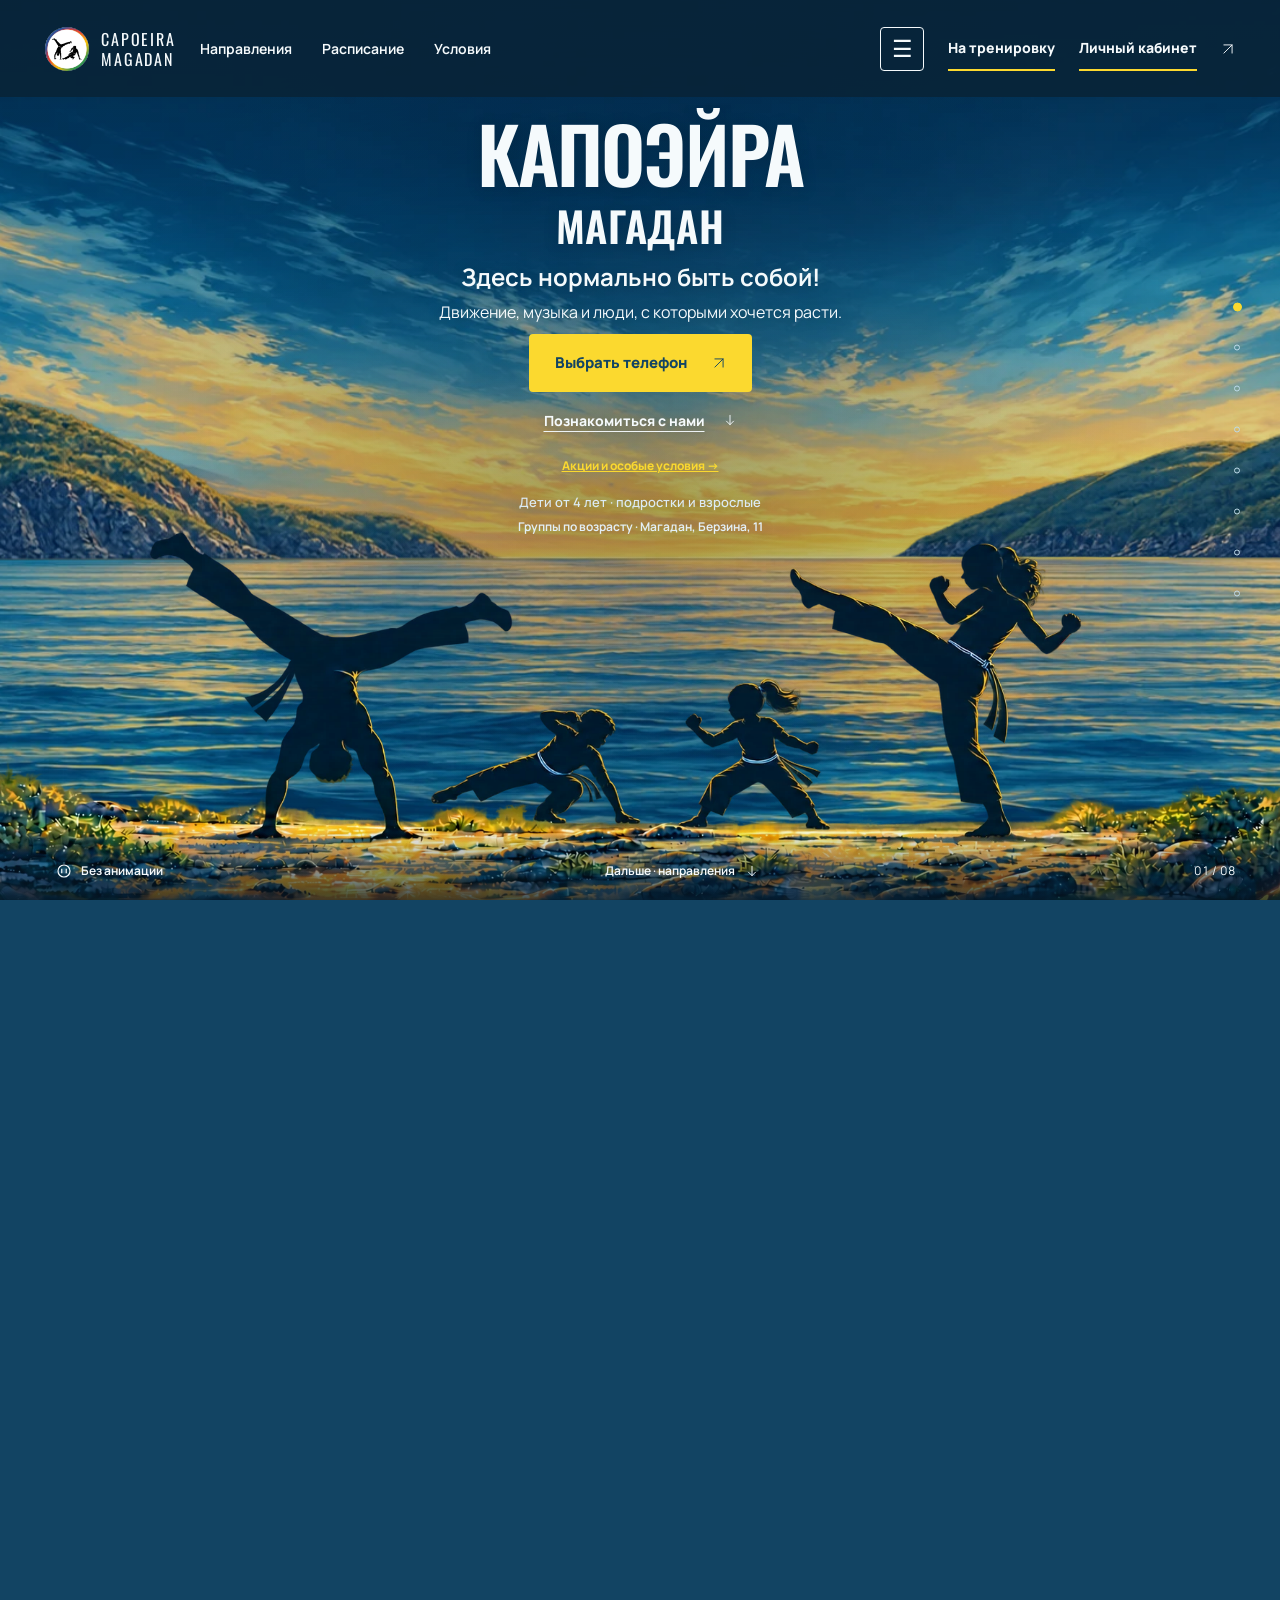
==== commit b8578498: "Добавить ссылку на личный кабинет" ====
--- a/index.html
+++ b/index.html
@@ -36,7 +36,7 @@
 <header class="site-header">
 <a class="brand" href="#welcome" aria-label="Капоэйра Магадан, начало"><img src="./assets/logo.jpg" width="44" height="44" alt=""><span>CAPOEIRA<br>MAGADAN</span></a>
 <nav class="top-nav" aria-label="Основная навигация"><a href="#directions">Направления</a><a href="#schedule">Расписание</a><a href="#prices">Условия</a></nav><details class="section-menu"><summary aria-label="Все разделы сайта">☰</summary><nav aria-label="Все разделы"><a href="#welcome">Начало</a><a href="#directions">Направления</a><a href="#history">История и фото</a><a href="#coaches">Тренеры</a><a href="#music">Музыка и ритм</a><a href="#schedule">Расписание</a><a href="#prices">Условия</a><a href="#contact">Запись и адрес</a></nav></details>
-<a class="header-contact" href="#contact">На тренировку <svg class="link-icon" viewBox="0 0 24 24" aria-hidden="true"><path d="M5 19 19 5M5 5h14v14"></path></svg></a>
+<a class="header-contact" href="#contact">На тренировку <a class="header-contact" href="https://capoeira-cabinet.kolchac6030valery.workers.dev/login">Личный кабинет</a> <svg class="link-icon" viewBox="0 0 24 24" aria-hidden="true"><path d="M5 19 19 5M5 5h14v14"></path></svg></a>
 </header>
 <div class="world" aria-hidden="true"><div class="hero-coast" id="hero-coast" aria-hidden="true">
 <div class="hero-coast-layer hero-coast-view" data-depth="0.06"><img data-asset-scenes="welcome" data-src="./assets/nagaev-sea-v7.webp" alt=""></div>
@@ -87,8 +87,8 @@
 <section class="scene data-scene" id="schedule" data-label="Расписание">
 <div class="scene-content"><div class="section-heading"><h2>Время для движения.</h2><span class="location">Берзина, 11</span></div><div class="schedule-controls"><div class="day-tabs" role="tablist" aria-label="Дни недели"><button role="tab" id="day-0" aria-controls="schedule-panel" aria-selected="true" data-day="Понедельник">Пн</button><button role="tab" id="day-1" aria-controls="schedule-panel" aria-selected="false" tabindex="-1" data-day="Вторник">Вт</button><button role="tab" id="day-2" aria-controls="schedule-panel" aria-selected="false" tabindex="-1" data-day="Среда">Ср</button><button role="tab" id="day-3" aria-controls="schedule-panel" aria-selected="false" tabindex="-1" data-day="Четверг">Чт</button><button role="tab" id="day-4" aria-controls="schedule-panel" aria-selected="false" tabindex="-1" data-day="Пятница">Пт</button><button role="tab" id="day-5" aria-controls="schedule-panel" aria-selected="false" tabindex="-1" data-day="Суббота">Сб</button></div><label class="coach-filter">Тренер<select id="coach-filter" aria-label="Тренер"><option value="all">Все тренеры</option><option>Валерий</option><option>Юрий</option></select></label></div><div id="schedule-panel" class="schedule-panel" role="tabpanel" aria-labelledby="day-0"><h3 id="schedule-day">Понедельник</h3><div class="schedule-table" id="schedule-list"></div></div><p class="schedule-empty" hidden>В этот день нет занятий выбранного тренера. Выберите другой день или «Все тренеры».</p><a class="text-link" href="#contact">Подобрать группу с тренером <svg class="link-icon" viewBox="0 0 24 24" aria-hidden="true"><path d="M5 19 19 5M5 5h14v14"></path></svg></a><noscript id="schedule-fallback"><div class="schedule-fallback"><h3>Понедельник</h3><ul><li>09:30–10:30 · Капоэйра · Валерий · 7+</li><li>10:45–11:45 · Капоэйра · Валерий · 11+</li><li>16:00–17:00 · Капоэйра · Валерий · 7+</li><li>17:15–18:15 · Капоэйра · Валерий · 11+</li><li>18:30–19:30 · Капоэйра · Валерий · 5+</li><li>19:45–21:00 · Капоэйра · Валерий · 15+, 18+ · Для студентов — особые условия. Подробности у тренера.</li></ul><h3>Вторник</h3><ul><li>17:00–18:00 · Капоэйра · Юрий · 7+</li><li>18:30–19:30 · Капоэйра · Юрий · 4+</li></ul><h3>Среда</h3><ul><li>09:30–10:30 · Капоэйра · Валерий · 7+</li><li>10:45–11:45 · Капоэйра · Валерий · 11+</li><li>16:00–17:00 · Капоэйра · Валерий · 7+</li><li>17:15–18:15 · Капоэйра · Валерий · 11+</li><li>18:30–19:30 · Капоэйра · Валерий · 5+</li><li>19:45–21:00 · Капоэйра · Валерий · 15+, 18+ · Для студентов — особые условия. Подробности у тренера.</li></ul><h3>Четверг</h3><ul><li>17:00–18:00 · Капоэйра · Юрий · 7+</li><li>18:30–19:30 · Капоэйра · Юрий · 4+</li></ul><h3>Пятница</h3><ul><li>09:30–10:30 · Капоэйра · Валерий · 7+</li><li>10:45–11:45 · Капоэйра · Валерий · 11+</li><li>16:00–17:00 · Капоэйра · Валерий · 7+</li><li>17:15–18:15 · Капоэйра · Валерий · 11+</li><li>18:30–19:30 · Капоэйра · Валерий · 5+</li><li>19:45–21:00 · Капоэйра · Валерий · 15+, 18+ · Для студентов — особые условия. Подробности у тренера.</li></ul><h3>Суббота</h3><ul><li>12:00–13:00 · Музыка · 10+</li><li>13:00–14:00 · Акробатика · 7+</li><li>14:00–15:00 · Рода · 10+</li><li>15:00–17:00 · Батукада · —</li></ul></div></noscript></div>
 </section>
-<section class="scene data-scene" id="prices" data-label="Условия">
-<div class="scene-content"><h2>Твой формат занятий.</h2><p class="intro">Подберём группу под возраст, опыт<br>и удобное время.</p><p class="price-condition">Стоимость занятий и условия абонемента<br>уточни у тренера.</p><a class="button primary" href="#contact">Уточнить условия <svg class="link-icon" viewBox="0 0 24 24" aria-hidden="true"><path d="M5 19 19 5M5 5h14v14"></path></svg></a></div>
+<section class="scene data-scene" id="prices" data-label="Условия">
+<div class="scene-content"><h2>Твой формат занятий.</h2><p class="intro">Подберём группу под возраст, опыт<br>и удобное время.</p><p class="price-condition">Стоимость занятий и условия абонемента<br>уточни у тренера.</p><a class="button primary" href="#contact">Уточнить условия <svg class="link-icon" viewBox="0 0 24 24" aria-hidden="true"><path d="M5 19 19 5M5 5h14v14"></path></svg></a></div>
 </section>
 <section class="scene contact-scene" id="contact" data-label="Присоединиться">
 <div class="scene-content contact-copy"><h2>Теперь твой ход.</h2>
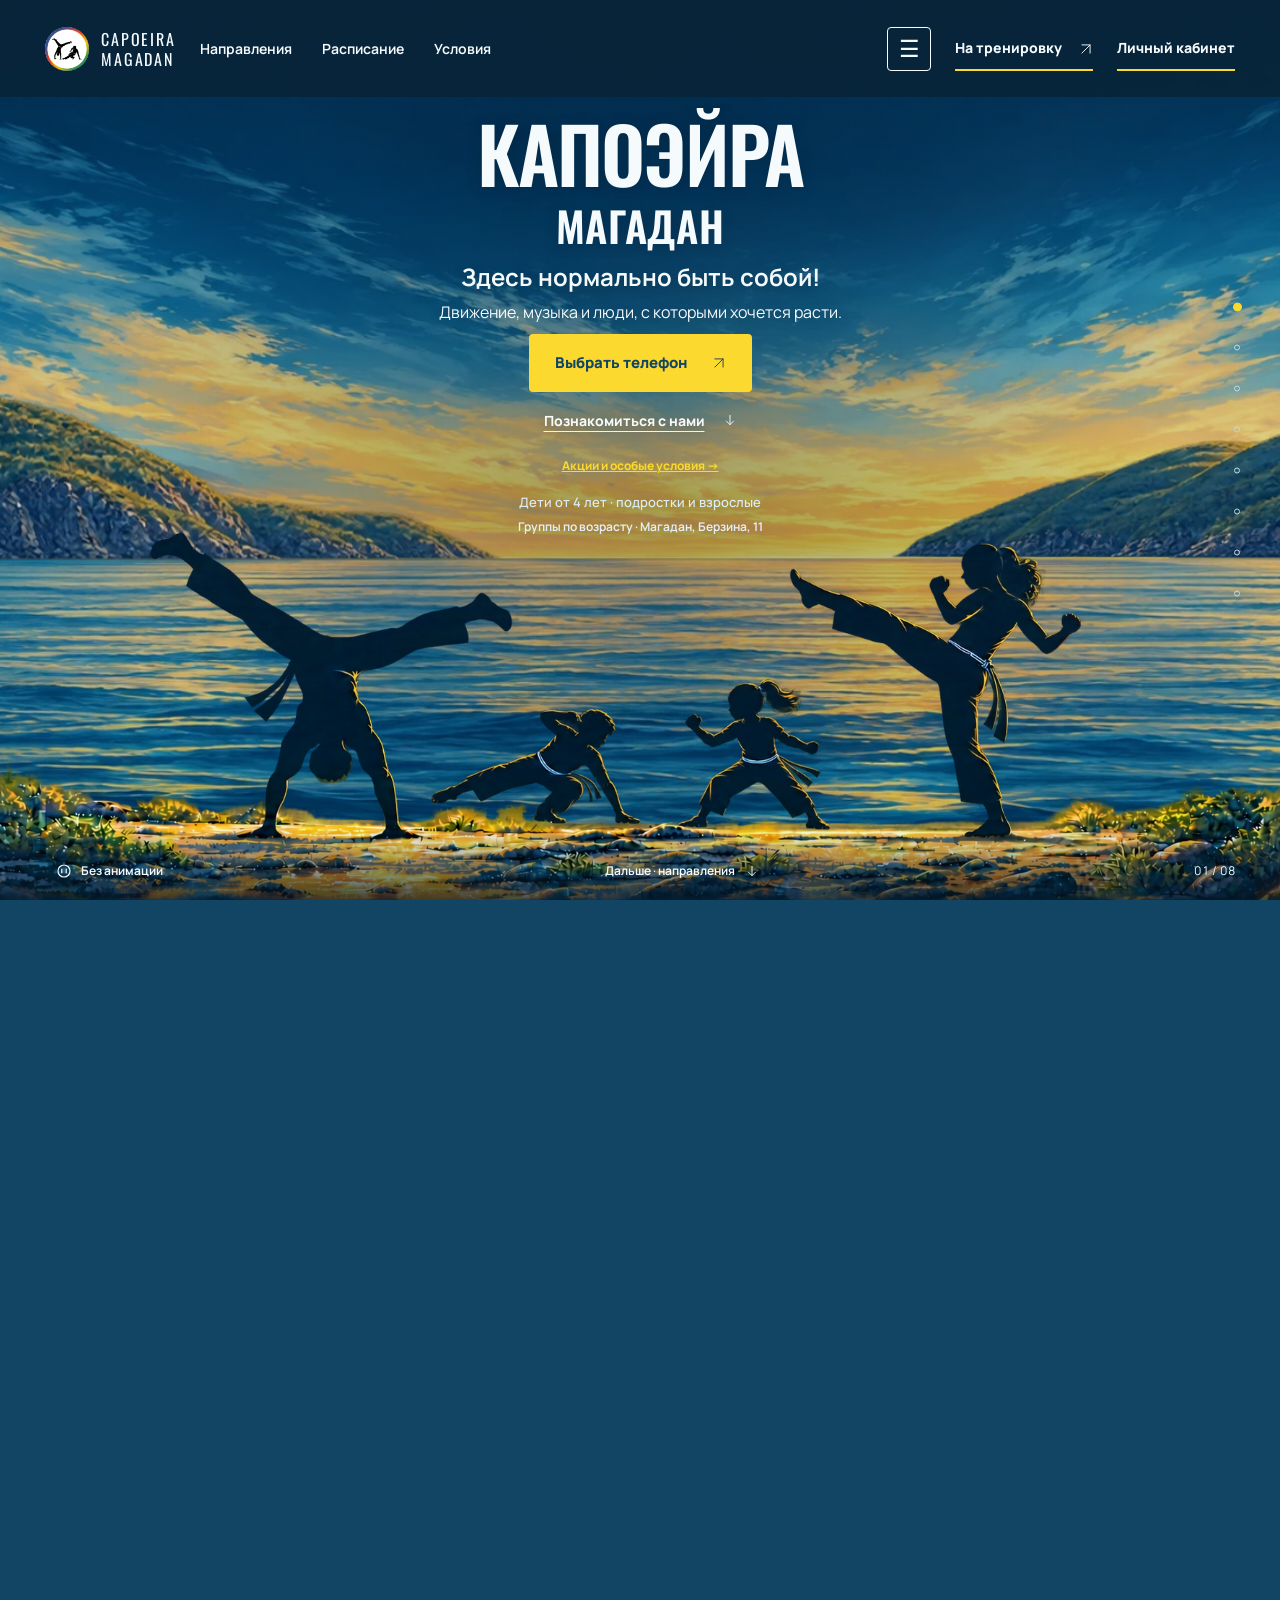
==== commit 26248015: "Исправить ссылку на личный кабинет и добавить её в меню" ====
--- a/index.html
+++ b/index.html
@@ -1,197 +1,198 @@
-<!doctype html>
-<html lang="ru">
-<head>
-<meta charset="utf-8"><meta name="viewport" content="width=device-width,initial-scale=1">
-<meta name="theme-color" content="#124463"><meta name="description" content="Капоэйра в Магадане для детей от 4 лет и взрослых. Направления, тренеры, расписание и стоимость занятий. Берзина, 11.">
-<title>Капоэйра Магадан — здесь нормально быть собой!</title>
-<link rel="canonical" href="https://capoeira49.ru/">
-<meta property="og:type" content="website"><meta property="og:locale" content="ru_RU"><meta property="og:url" content="https://capoeira49.ru/"><meta property="og:title" content="Капоэйра Магадан — здесь нормально быть собой!"><meta property="og:description" content="Занятия для детей от 4 лет, подростков и взрослых. Тренеры, расписание, группы и запись. Магадан, Берзина, 11."><meta property="og:image" content="https://capoeira49.ru/assets/poster.jpg"><meta property="og:image:alt" content="Капоэйра Магадан — приглашение на занятия"><meta name="twitter:card" content="summary_large_image">
-<link rel="icon" href="./assets/logo.jpg"><link rel="preload" href="./assets/fonts/oswald.ttf" as="font" type="font/ttf" crossorigin><link rel="stylesheet" href="./style.css?v=v38">
-<style id="capoeira-dewiar-layout">/* Keep the vendor iframe inside its container and visible mobile viewport. */
-#Dewiar_AI #emulator {display:flex;flex-direction:column;box-sizing:border-box;width:min(360px,calc(100vw - 24px));height:min(600px,calc(100dvh - 24px));max-height:calc(100dvh - 24px);}
-#Dewiar_AI #emulator .em_menu {flex:0 0 36px;}
-#Dewiar_AI #emulator iframe {width:100%;height:0;min-height:0;flex:1 1 auto;margin:0;float:none;clear:none;}
-@media (max-width:600px) {
- #Dewiar_AI #emulator {left:12px!important;right:auto!important;top:var(--capoeira-chat-top,12px)!important;bottom:auto!important;width:calc(100vw - 24px)!important;height:var(--capoeira-chat-height,calc(100dvh - 24px))!important;max-height:var(--capoeira-chat-height,calc(100dvh - 24px))!important;}
-}
-
-/* Reserve the footer controls and keep the chat above the journey scene. */
-#Dewiar_AI #emulator{z-index:100;max-width:calc(100vw - 24px)}
-#Dewiar_AI #emulator iframe{margin-top:0!important}
-@media(max-width:600px),(max-height:500px){
- #Dewiar_AI #emulator{left:12px!important;right:auto!important;top:var(--capoeira-chat-top,12px)!important;bottom:auto!important;width:calc(100vw - 24px)!important;height:var(--capoeira-chat-height,calc(100dvh - 24px))!important;max-height:var(--capoeira-chat-height,calc(100dvh - 24px))!important;}
-}
-
-#Dewiar_AI{bottom:92px!important;right:18px!important;z-index:40!important}#Dewiar_AI .priv{display:none!important}body.assistant-open #enclkD{display:none!important}#Dewiar_AI #emulator{z-index:100!important;display:flex!important}#Dewiar_AI #emulator iframe{height:0!important;flex:1 1 auto!important;min-height:0!important;margin:0!important}body.assistant-open .journey-player{display:none}
-
-/* Visible explanation for the AI launcher, inside its clickable target. */
-#Dewiar_AI #enclkD::before{content:"ИИ-помощник";position:absolute;right:58px;bottom:20px;width:184px;padding:10px 12px 24px;background:#124463;color:#fff;border-radius:8px;box-shadow:0 3px 12px #082b4033;font:700 14px/1.3 Manrope,Arial,sans-serif;text-align:left;white-space:nowrap}
-#Dewiar_AI #enclkD::after{content:"Расписание, группы и запись";position:absolute;right:58px;bottom:26px;width:184px;padding:0 12px;color:#e2f1f8;font:11px/1.3 Manrope,Arial,sans-serif;text-align:left;white-space:nowrap}
-@media(max-width:360px){#Dewiar_AI #enclkD::before,#Dewiar_AI #enclkD::after{width:165px}#Dewiar_AI #enclkD::after{font-size:10px}}
-</style>
-<script id="club-schema" type="application/ld+json">{"@context":"https://schema.org","@type":"SportsActivityLocation","@id":"https://capoeira49.ru/#club","name":"Капоэйра Магадан","url":"https://capoeira49.ru/","telephone":["+79004051777","+79248522555"],"address":{"@type":"PostalAddress","streetAddress":"ул. Берзина, 11","addressLocality":"Магадан","addressCountry":"RU"},"sameAs":["https://t.me/capoeira_magadan"]}</script>
-</head>
-<body>
-<a class="skip" href="#welcome">К содержанию</a>
-<header class="site-header">
-<a class="brand" href="#welcome" aria-label="Капоэйра Магадан, начало"><img src="./assets/logo.jpg" width="44" height="44" alt=""><span>CAPOEIRA<br>MAGADAN</span></a>
-<nav class="top-nav" aria-label="Основная навигация"><a href="#directions">Направления</a><a href="#schedule">Расписание</a><a href="#prices">Условия</a></nav><details class="section-menu"><summary aria-label="Все разделы сайта">☰</summary><nav aria-label="Все разделы"><a href="#welcome">Начало</a><a href="#directions">Направления</a><a href="#history">История и фото</a><a href="#coaches">Тренеры</a><a href="#music">Музыка и ритм</a><a href="#schedule">Расписание</a><a href="#prices">Условия</a><a href="#contact">Запись и адрес</a></nav></details>
-<a class="header-contact" href="#contact">На тренировку <a class="header-contact" href="https://capoeira-cabinet.kolchac6030valery.workers.dev/login">Личный кабинет</a> <svg class="link-icon" viewBox="0 0 24 24" aria-hidden="true"><path d="M5 19 19 5M5 5h14v14"></path></svg></a>
-</header>
-<div class="world" aria-hidden="true"><div class="hero-coast" id="hero-coast" aria-hidden="true">
-<div class="hero-coast-layer hero-coast-view" data-depth="0.06"><img data-asset-scenes="welcome" data-src="./assets/nagaev-sea-v7.webp" alt=""></div>
-<div class="hero-coast-layer hero-coast-headlands headland-left" data-depth="0.22" data-side="-1"><img data-asset-scenes="welcome" data-src="./assets/nagaev-headlands-v7.webp" alt=""></div>
-<div class="hero-coast-layer hero-coast-headlands headland-right" data-depth="0.22" data-side="1"><img data-asset-scenes="welcome" data-src="./assets/nagaev-headlands-v7.webp" alt=""></div>
-<div class="hero-coast-shade"></div>
-</div>
-<div class="hero-foreground" id="hero-foreground" aria-hidden="true"><div class="hero-foreground-art"><img data-asset-scenes="welcome" data-src="./assets/nagaev-family-centered-v12.webp" alt=""></div></div>
-<div class="magadan-landscape" id="magadan-landscape">
-<div class="coast-layer coast-sky" data-depth="0.045"><img data-asset-scenes="history" class="parallax-art" data-src="./assets/nagaev-backdrop-v4.webp" alt="" fetchpriority="low"></div>
-<div class="coast-layer coast-hills" data-depth="0.14"><img data-asset-scenes="history" class="parallax-art" data-src="./assets/nagaev-hills-v4.webp" alt="" fetchpriority="low"></div>
-<div class="coast-layer coast-shore" data-depth="0.30"><img data-asset-scenes="history" class="parallax-art" data-src="./assets/nagaev-shore-v4.webp" alt="" fetchpriority="low"></div>
-<div class="coast-layer coast-birds" data-depth="0.08"><img data-asset-scenes="history" class="parallax-art" data-src="./assets/nagaev-shore-v4.webp" alt="" fetchpriority="low"></div>
-</div><div class="coaches-atmosphere" id="coaches-atmosphere" aria-hidden="true">
-<div class="coach-decoration coach-pose pose-left" data-shift="-0.22"><img data-asset-scenes="coaches" data-src="./assets/coaches-poses-v8.webp" alt=""></div>
-<div class="coach-decoration coach-pose pose-right" data-shift="0.22"><img data-asset-scenes="coaches" data-src="./assets/coaches-poses-v8.webp" alt=""></div>
-<div class="coach-decoration coach-instrument instrument-left" data-shift="0.15" data-cell="0"><img data-asset-scenes="coaches,music" data-src="./assets/music-instrument-atlas-v6.webp" alt=""></div>
-<div class="coach-decoration coach-instrument instrument-right" data-shift="-0.15" data-cell="2"><img data-asset-scenes="coaches,music" data-src="./assets/music-instrument-atlas-v6.webp" alt=""></div>
-</div>
-<div class="schedule-atmosphere" id="schedule-atmosphere" aria-hidden="true">
-<div class="schedule-wash" data-shift="0.07"></div>
-<div class="schedule-emblem" data-shift="-0.12"><img src="./assets/logo.jpg" alt=""></div>
-<div class="schedule-color-plane" data-shift="0.12"></div>
-</div>
-<div class="music-atmosphere" aria-hidden="true"><div class="music-mote mote-0" data-instrument="0"><img data-asset-scenes="coaches,music" data-src="./assets/music-instrument-atlas-v6.webp" alt=""></div><div class="music-mote mote-1" data-instrument="1"><img data-asset-scenes="coaches,music" data-src="./assets/music-instrument-atlas-v6.webp" alt=""></div><div class="music-mote mote-2" data-instrument="2"><img data-asset-scenes="coaches,music" data-src="./assets/music-instrument-atlas-v6.webp" alt=""></div><div class="music-mote mote-3" data-instrument="0"><img data-asset-scenes="coaches,music" data-src="./assets/music-instrument-atlas-v6.webp" alt=""></div><div class="music-mote mote-4" data-instrument="1"><img data-asset-scenes="coaches,music" data-src="./assets/music-instrument-atlas-v6.webp" alt=""></div><div class="music-mote mote-5" data-instrument="2"><img data-asset-scenes="coaches,music" data-src="./assets/music-instrument-atlas-v6.webp" alt=""></div></div><img data-asset-scenes="music" class="world-plate instruments" data-src="./assets/instruments-v27.webp" alt=""><div class="mobile-plates mobile-instruments"><div class="plate-half left"><img data-asset-scenes="music" data-src="./assets/instruments-v27.webp" alt=""></div><div class="plate-half right"><img data-asset-scenes="music" data-src="./assets/instruments-v27.webp" alt=""></div></div></div>
-<canvas id="journey-player" class="journey-player" data-allowed-chapters="directions,music" width="320" height="320" data-sources="./assets/capoeira-man-v27.webp,./assets/capoeira-woman-v27.webp,./assets/capoeira-boy-v27.webp,./assets/capoeira-girl-v27.webp" aria-hidden="true" hidden></canvas>
-<main id="journey">
-<section class="scene welcome" id="welcome" data-label="Начало">
-<div class="scene-content hero-copy"><h1>Капоэйра<span>Магадан</span></h1><p class="hero-lead">Здесь нормально быть собой!</p><p class="hero-description">Движение, музыка и люди,<br> с которыми хочется расти.</p><div class="hero-actions"><a class="button primary" href="#contact">Выбрать телефон <svg class="link-icon" viewBox="0 0 24 24" aria-hidden="true"><path d="M5 19 19 5M5 5h14v14"></path></svg></a><a class="text-link" href="#directions">Познакомиться с нами <svg class="link-icon" viewBox="0 0 24 24" aria-hidden="true"><path d="M12 4v16m-6-6 6 6 6-6"></path></svg></a></div><button class="text-link hero-offers" type="button" data-coach-profile="club-offers" aria-haspopup="dialog" aria-controls="club-offers">Акции и особые условия →</button><p class="hero-audience-note">Дети от 4 лет · подростки и взрослые</p><p class="hero-meta">Группы по возрасту · Магадан, Берзина, 11</p></div>
-</section>
-<section class="scene" id="directions" data-label="Направления">
-<div class="hero-figures" aria-hidden="true"><div class="family-side left"><img data-asset-scenes="directions" data-src="./assets/family-play-v4.webp" alt=""></div><div class="family-side right"><img data-asset-scenes="directions" data-src="./assets/family-play-v4.webp" alt=""></div></div>
-
-<div class="scene-content"><h2>Найди своё движение.</h2><p class="intro">В нашей группе можно знакомиться с капоэйрой с разных сторон.</p><div class="direction-tabs" role="tablist" aria-label="Направления занятий"><button id="dir-capoeira" role="tab" aria-controls="direction-panel" aria-selected="true" data-direction="Капоэйра">Капоэйра</button><button id="dir-music" role="tab" aria-controls="direction-panel" aria-selected="false" tabindex="-1" data-direction="Музыка">Музыка</button><button id="dir-acrobatics" role="tab" aria-controls="direction-panel" aria-selected="false" tabindex="-1" data-direction="Акробатика">Акробатика</button><button id="dir-batucada" role="tab" aria-controls="direction-panel" aria-selected="false" tabindex="-1" data-direction="Батукада">Батукада</button></div><div id="direction-panel" class="direction-description" role="tabpanel" aria-labelledby="dir-capoeira"><h3>Игра, в которой встречаются движение и ритм.</h3><p>Капоэйра соединяет движения, взаимодействие с партнёром и музыку. Есть группы для детей, подростков и взрослых.</p><span class="age-line">От 4 лет · группы по возрасту</span></div><a class="text-link" href="#schedule">Подобрать время занятий <svg class="link-icon" viewBox="0 0 24 24" aria-hidden="true"><path d="M5 19 19 5M5 5h14v14"></path></svg></a></div>
-</section>
-<section class="scene history-scene" id="history" data-label="Наша история">
-<div class="scene-content history-copy"><span class="section-kicker">Магадан · Бухта Нагаева</span><h2>Наш город.<br>Наш круг.</h2><p class="intro">Мы учились вместе, росли как команда<br>и нашли круг, в котором можно быть собой.</p><button class="text-link" type="button" data-coach-profile="group-history-profile" aria-haspopup="dialog" aria-controls="group-history-profile">История капоэйры в Магадане</button><a class="text-link" href="#coaches">Познакомиться с тренерами</a><button class="text-link gallery-open" type="button" data-open-gallery aria-haspopup="dialog" aria-controls="club-gallery">Жизнь нашего круга · 19 фото</button></div>
-</section>
-<section class="scene" id="coaches" data-label="Тренеры">
-<div class="scene-content"><h2>Встретимся в круге.</h2><p class="intro">Знакомство с группой начинается с разговора с тренером.</p><div class="coaches"><article><img data-asset-scenes="coaches" class="coach-photo" data-src="./assets/valery-kolchak-v23.webp" alt="Валерий Колчак с беримбау" width="720" height="1080" loading="lazy"><h3>Валерий Колчак</h3><p class="coach-experience">В капоэйре с 2019 года</p><p class="coach-bio-summary">Хочу помогать детям и взрослым полюбить движение, найти своё место в группе и раскрыться через капоэйру и музыку.</p><button class="text-link coach-bio-open" type="button" data-coach-profile="coach-valery-profile" aria-haspopup="dialog" aria-controls="coach-valery-profile">О тренере</button><p>Понедельник, среда, пятница</p><p class="coach-ages">Группы 5+, 7+, 11+<br>Подростки и взрослые 15+, 18+</p><a class="text-link" href="#schedule" data-coach-nav="Валерий">Занятия Валерия <svg class="link-icon" viewBox="0 0 24 24" aria-hidden="true"><path d="M5 19 19 5M5 5h14v14"></path></svg></a></article><article><img data-asset-scenes="coaches" class="coach-photo" data-src="./assets/yuri-muratov-v25.webp" alt="Юрий Муратов с атабаке" width="712" height="1440" loading="lazy"><h3>Юрий Муратов</h3><p class="coach-experience">В капоэйре с 2011 года</p><p class="coach-bio-summary">Работаю с детьми от четырёх лет. Хочу передать ученикам радость движения и создать сообщество, где можно быть собой.</p><button class="text-link coach-bio-open" type="button" data-coach-profile="coach-yuri-profile" aria-haspopup="dialog" aria-controls="coach-yuri-profile">О тренере</button><p>Вторник, четверг</p><p class="coach-ages">Группы 4+ и 7+</p><a class="text-link" href="#schedule" data-coach-nav="Юрий">Занятия Юрия <svg class="link-icon" viewBox="0 0 24 24" aria-hidden="true"><path d="M5 19 19 5M5 5h14v14"></path></svg></a></article></div><p class="small-note">Не уверены, какая группа подойдёт? Поможем выбрать при записи.</p></div>
-</section>
-
-
-<section class="scene" id="music" data-label="Ритм">
-<div class="scene-content music-copy"><h2>У каждого движения<br>есть свой ритм.</h2><p class="intro">В капоэйре движения всегда встречаются с музыкой.<br>Она задаёт ритм игры и объединяет участников.<br>Здесь можно учиться и двигаться, и играть.</p><p class="instrument-note">Беримбау, атабаке и пандейру —<br>главные музыкальные проводники в мир капоэйры.</p><div class="music-hours"><p><strong>Музыка</strong><span>Суббота · 12:00–13:00 · 10+</span></p><p><strong>Рода · игра в круге</strong><span>Суббота · 14:00–15:00 · 10+</span></p><p><strong>Батукада</strong><span>Суббота · 15:00–17:00</span></p></div><a class="text-link" href="#prices" >Условия занятий <svg class="link-icon" viewBox="0 0 24 24" aria-hidden="true"><path d="M5 19 19 5M5 5h14v14"></path></svg></a></div>
-</section>
-
-<section class="scene data-scene" id="schedule" data-label="Расписание">
-<div class="scene-content"><div class="section-heading"><h2>Время для движения.</h2><span class="location">Берзина, 11</span></div><div class="schedule-controls"><div class="day-tabs" role="tablist" aria-label="Дни недели"><button role="tab" id="day-0" aria-controls="schedule-panel" aria-selected="true" data-day="Понедельник">Пн</button><button role="tab" id="day-1" aria-controls="schedule-panel" aria-selected="false" tabindex="-1" data-day="Вторник">Вт</button><button role="tab" id="day-2" aria-controls="schedule-panel" aria-selected="false" tabindex="-1" data-day="Среда">Ср</button><button role="tab" id="day-3" aria-controls="schedule-panel" aria-selected="false" tabindex="-1" data-day="Четверг">Чт</button><button role="tab" id="day-4" aria-controls="schedule-panel" aria-selected="false" tabindex="-1" data-day="Пятница">Пт</button><button role="tab" id="day-5" aria-controls="schedule-panel" aria-selected="false" tabindex="-1" data-day="Суббота">Сб</button></div><label class="coach-filter">Тренер<select id="coach-filter" aria-label="Тренер"><option value="all">Все тренеры</option><option>Валерий</option><option>Юрий</option></select></label></div><div id="schedule-panel" class="schedule-panel" role="tabpanel" aria-labelledby="day-0"><h3 id="schedule-day">Понедельник</h3><div class="schedule-table" id="schedule-list"></div></div><p class="schedule-empty" hidden>В этот день нет занятий выбранного тренера. Выберите другой день или «Все тренеры».</p><a class="text-link" href="#contact">Подобрать группу с тренером <svg class="link-icon" viewBox="0 0 24 24" aria-hidden="true"><path d="M5 19 19 5M5 5h14v14"></path></svg></a><noscript id="schedule-fallback"><div class="schedule-fallback"><h3>Понедельник</h3><ul><li>09:30–10:30 · Капоэйра · Валерий · 7+</li><li>10:45–11:45 · Капоэйра · Валерий · 11+</li><li>16:00–17:00 · Капоэйра · Валерий · 7+</li><li>17:15–18:15 · Капоэйра · Валерий · 11+</li><li>18:30–19:30 · Капоэйра · Валерий · 5+</li><li>19:45–21:00 · Капоэйра · Валерий · 15+, 18+ · Для студентов — особые условия. Подробности у тренера.</li></ul><h3>Вторник</h3><ul><li>17:00–18:00 · Капоэйра · Юрий · 7+</li><li>18:30–19:30 · Капоэйра · Юрий · 4+</li></ul><h3>Среда</h3><ul><li>09:30–10:30 · Капоэйра · Валерий · 7+</li><li>10:45–11:45 · Капоэйра · Валерий · 11+</li><li>16:00–17:00 · Капоэйра · Валерий · 7+</li><li>17:15–18:15 · Капоэйра · Валерий · 11+</li><li>18:30–19:30 · Капоэйра · Валерий · 5+</li><li>19:45–21:00 · Капоэйра · Валерий · 15+, 18+ · Для студентов — особые условия. Подробности у тренера.</li></ul><h3>Четверг</h3><ul><li>17:00–18:00 · Капоэйра · Юрий · 7+</li><li>18:30–19:30 · Капоэйра · Юрий · 4+</li></ul><h3>Пятница</h3><ul><li>09:30–10:30 · Капоэйра · Валерий · 7+</li><li>10:45–11:45 · Капоэйра · Валерий · 11+</li><li>16:00–17:00 · Капоэйра · Валерий · 7+</li><li>17:15–18:15 · Капоэйра · Валерий · 11+</li><li>18:30–19:30 · Капоэйра · Валерий · 5+</li><li>19:45–21:00 · Капоэйра · Валерий · 15+, 18+ · Для студентов — особые условия. Подробности у тренера.</li></ul><h3>Суббота</h3><ul><li>12:00–13:00 · Музыка · 10+</li><li>13:00–14:00 · Акробатика · 7+</li><li>14:00–15:00 · Рода · 10+</li><li>15:00–17:00 · Батукада · —</li></ul></div></noscript></div>
-</section>
-<section class="scene data-scene" id="prices" data-label="Условия">
-<div class="scene-content"><h2>Твой формат занятий.</h2><p class="intro">Подберём группу под возраст, опыт<br>и удобное время.</p><p class="price-condition">Стоимость занятий и условия абонемента<br>уточни у тренера.</p><a class="button primary" href="#contact">Уточнить условия <svg class="link-icon" viewBox="0 0 24 24" aria-hidden="true"><path d="M5 19 19 5M5 5h14v14"></path></svg></a></div>
-</section>
-<section class="scene contact-scene" id="contact" data-label="Присоединиться">
-<div class="scene-content contact-copy"><h2>Теперь твой ход.</h2>
-<div class="contact-layout"><div class="contact-main">
-<p class="intro">Подберём группу для ребёнка или взрослого.<br>Для записи позвони тренеру.</p>
-<div class="contact-actions"><a class="button primary" href="tel:+79248522555">Позвонить тренеру</a></div>
-<p class="bot-fallback">Для записи позвони по одному из номеров ниже.</p>
-<div class="contact-phones"><a href="tel:+79004051777">8 900 405 17 77</a><a href="tel:+79248522555">8 924 852 25 55</a></div>
-<details class="callback" id="callback" hidden><summary>Оставить заявку на связь</summary><form id="callback-form" novalidate><div class="callback-fields"><label>Как тебя зовут<input name="name" autocomplete="name" maxlength="80" required></label><label>Телефон или Telegram<input name="contact" autocomplete="tel" maxlength="120" placeholder="+7… или @имя" required></label></div><label>Комментарий <span>(необязательно)</span><textarea name="comment" maxlength="1000" rows="2"></textarea></label><label class="form-trap" aria-hidden="true">Ваш сайт<input name="website" autocomplete="off" tabindex="-1"></label><p class="callback-note">Контакт нужен, чтобы тренер мог ответить по заявке.</p><button class="button primary" type="submit">Отправить заявку</button><p class="callback-status" id="callback-status" role="status" aria-live="polite" aria-atomic="true"></p></form></details>
-</div><div class="contact-location"><h3>Как нас найти</h3><p>Магадан, Берзина, 11</p>
-<p id="first-visit-note">Первая тренировка бесплатная. Занятия проходят без обуви. Рекомендуем взять сменную обувь для выхода в коридор и туалет: туалет находится через коридор от зала. Родители могут присутствовать. Если ребёнку сложно адаптироваться, иногда родитель может участвовать в занятии; согласуйте это с тренером.</p><div class="contact-map"><iframe id="club-map" data-src="https://yandex.com/map-widget/v1/?ll=150.810473%2C59.577297&amp;mode=whatshere&amp;whatshere%5Bpoint%5D=150.810472%2C59.577297&amp;whatshere%5Bzoom%5D=17&amp;z=16&amp;lang=ru_RU" title="Карта: Магадан, улица Берзина, 11" loading="lazy" referrerpolicy="strict-origin-when-cross-origin" allowfullscreen></iframe></div>
-<a class="text-link" href="https://yandex.com/maps/79/magadan/house/ulitsa_berzina_11/ZUwGaA9hSUEAXkJvamJ0dnthbQ8=/" target="_blank" rel="noopener">Открыть адрес в Яндекс Картах</a>
-</div></div>
-<div id="seo-links"><p>Подробности занятий</p><nav aria-label="Информация о клубе"><a href="/children.html">Детям</a><a href="/adults.html">Подросткам и взрослым</a><a href="/schedule.html">Расписание</a><a href="/coaches.html">Тренеры</a><a href="/contacts.html">Первая тренировка</a></nav></div><div class="contact-footer"><a class="text-link" href="https://t.me/capoeira_magadan" target="_blank" rel="noopener">Канал группы в Telegram</a><a class="text-link" href="./assets/poster.jpg" target="_blank" rel="noopener">Наша афиша</a><a class="text-link" href="#welcome">Вернуться в начало</a></div></div>
-</section>
-</main>
-<dialog class="coach-profile" id="club-offers" aria-labelledby="club-offers-title">
-<header class="coach-profile-header"><h2 id="club-offers-title">Акции и особые условия</h2><button type="button" class="coach-profile-close" data-close-profile aria-label="Закрыть акции" autofocus>Закрыть ×</button></header>
-<div class="coach-profile-body"><div id="promotion-list"><!-- Добавляйте сюда действующие акции с датами и условиями. --></div><article class="student-offer"><h3>Для студентов — особые условия</h3><p>Уточните условия занятий в старших группах у тренера.</p><a class="text-link" href="tel:+79004051777">Узнать условия у тренера →</a></article></div>
-</dialog>
-<dialog class="coach-profile" id="coach-valery-profile" aria-labelledby="coach-valery-title">
-<header class="coach-profile-header"><div><p class="coach-profile-kicker">В капоэйре с 2019 года</p><h2 id="coach-valery-title">Валерий Колчак</h2></div><button type="button" class="coach-profile-close" data-close-profile aria-label="Закрыть описание тренера" autofocus>Закрыть ×</button></header>
-<div class="coach-profile-body"><img class="coach-story-photo" data-src="./assets/valery-kolchak-v23.webp" alt="Валерий Колчак с беримбау" width="720" height="1080" loading="lazy"><p>Меня зовут Валерий Колчак. В капоэйру я пришёл в 2019 году благодаря младшему брату: он занимался у Юрия в группе для малышей на Колымском шоссе.</p>
-<p>До этого в моей жизни было восемь лет плавания. Мне не хватало ощущения, что я нужен в группе и могу проявить себя. Казалось, внимание тренера нужно заслужить исключительными успехами. Со временем соревнования и борьба за медали перестали меня мотивировать.</p>
-<p>В капоэйре я нашёл своё место и людей, рядом с которыми можно быть собой. Меня увлекли движения, общение и атмосфера AXÉ — энергия, которой хочется делиться. Так появилось желание стать тренером.</p>
-<p>Преподавать я начал в пятнадцать-шестнадцать лет, под присмотром своего тренера. С первым учеником привычные объяснения не работали: нужно было искать другой способ показывать движения. Тренер направлял меня. Этот опыт я помню до сих пор — он научил вниманию к конкретному человеку.</p>
-<p>С 2022 по 2026 год я учился во Владивостоке в ДВГГТК по направлению физической культуры и тренерской деятельности. Одновременно работал штатным тренером по капоэйре со всеми возрастными группами. Этот опыт изменил моё мышление и укрепил желание преподавать.</p>
-<p>Участвовал в семинарах как ученик и организатор: в Москве, Хабаровске, Красноярске и Уссурийске. Посещал занятия тренеров и мастеров в Санкт-Петербурге, Иркутске и Москве. Не могу выделить одного наставника: каждая встреча чему-то учила, мой подход складывался из этого опыта.</p>
-<p>Особенно мне нравится работать с детьми от пяти лет и со взрослыми. С детьми мы много играем и учимся получать удовольствие от движения. Люблю видеть, как они с радостью бегут на тренировку. Один из главных показателей моей работы — доверие в глазах ребёнка.</p>
-<p>У взрослых уже есть свой опыт и характер. Через капоэйру и общение мы создаём сообщество, которое становится почти семьёй. Мне хочется помогать людям находить своё место в зале и рядом друг с другом.</p>
-<p>Однажды пятеро ребят на тренировке в один голос сказали, что, когда вырастут, станут тренерами по капоэйре — чтобы быть такими же крутыми, как их тренер. Этот момент остался со мной.</p>
-<p>Отдельной частью моего пути стала музыка. Интерес к ней был давно, но раскрыть его помогла капоэйра. Потом рядом оказалась подруга, которая играет в оркестре и помогала мне глубже осваивать музыкальную сторону. С 2024 года я руководил проектом батукады Bloco Vladivostoko.</p>
-<p>В 2025 году участвовал в московском Boot Camp коллектива Clandestino с музыкантами из Бразилии. Проводил мастер-классы на Samba More школы VVO Dance Brazil во Владивостоке и в ритмическом лагере. Музыка стала ещё одним способом объединять людей.</p>
-<p>Сейчас мне хочется привнести в магаданские занятия своё видение и опыт, полученный за эти годы. Я хочу учить людей любить движение и через капоэйру замечать больше хорошего вокруг себя.</p>
-<p>Капоэйра привлекает меня своей многогранностью. Чем глубже в неё погружаешься, тем яснее понимаешь, что всё ещё находишься на верхушке айсберга. В ней всегда остаётся что-то неизвестное, что хочется открыть.</p>
-<p>«Здесь нормально быть собой» для меня означает, что мы собираем разных людей и помогаем им раскрываться. На работе и учёбе часто приходится соответствовать чужим ожиданиям. Мне хочется, чтобы в нашем зале человек мог снять привычную маску, чувствовать себя свободно и постепенно находить собственное движение.</p>
-<p>Именно такой атмосферой я хочу делиться со своими учениками.</p></div>
-</dialog>
-<dialog class="coach-profile" id="coach-yuri-profile" aria-labelledby="coach-yuri-title">
-<header class="coach-profile-header"><div><p class="coach-profile-kicker">В капоэйре с 2011 года</p><h2 id="coach-yuri-title">Юрий Муратов</h2></div><button type="button" class="coach-profile-close" data-close-profile aria-label="Закрыть описание тренера" autofocus>Закрыть ×</button></header>
-<div class="coach-profile-body"><img class="coach-story-photo" data-src="./assets/yuri-muratov-v25.webp" alt="Юрий Муратов с атабаке" width="712" height="1440" loading="lazy"><p>Меня зовут Юрий Муратов. Мой путь в капоэйре начался в 2011 году.</p>
-<p>Как и многих, сначала меня зацепила картинка: необычные движения, акробатика, пластика и совершенно особое внутреннее состояние, которое даёт капоэйра. Она не была похожа ни на что другое, а меня всегда привлекало всё нестандартное, загадочное и немного выходящее за привычные рамки.</p>
-<p>Начинал я с самостоятельного изучения. Позже продолжил развиваться под руководством Павла Сотникова, руководителя групп капоэйры в Краснодаре. За следующие годы учился у разных российских и зарубежных мастеров, занимался в разных школах страны, участвовал в семинарах и крупных международных мероприятиях, в том числе Capoeira Asia в 2014 и 2016 годах.</p>
-<p>Практически с самого начала вокруг меня начала собираться команда единомышленников. Сначала это действительно больше напоминало кружок людей, увлечённых одним необычным делом. Мы вместе учились, ошибались, меняли подходы и постепенно взрослели как группа.</p>
-<p>Так в Магадане начало формироваться собственное сообщество капоэйры.</p>
-<p>За эти годы мы организовали множество семинаров и встреч с тренерами из других городов, российскими и бразильскими мастерами. Их опыт и участие очень сильно повлияли и на развитие нашей группы, и на моё собственное понимание капоэйры.</p>
-<p>Со временем ушла часть той «сказочности», которая привлекала меня в самом начале. Я увидел, насколько серьёзная педагогическая и профессиональная база стоит за хорошей работой тренера. Особенно сильно мой подход изменился после прохождения инструкторского курса у мастера международного уровня Mestre Cueca, посвящённого работе с детьми и взрослыми.</p>
-<p>Сегодня одна из моих основных специализаций — работа с детьми. Если когда-то мы начинали заниматься с ребятами примерно с семи лет, то сейчас я уверенно работаю и с детьми от четырёх лет. Около восьми лет в этой работе я опираюсь уже не просто на собственный опыт, а на профессиональные методики преподавания.</p>
-<p>Но со временем для меня изменилось и само понимание того, зачем я занимаюсь капоэйрой.</p>
-<p>Мне уже не так важно состояться как «супертренеру» или однажды доказать всем собственный уровень. Я пришёл в капоэйру достаточно поздно, чтобы спокойно к этому относиться.</p>
-<p>Гораздо важнее для меня то, что происходит с людьми рядом.</p>
-<p>Я вижу, как меняются мои ученики. Вижу детей, которые становятся увереннее. Вижу взрослых, которые находят здесь друзей, своё место и возможность снова получать удовольствие от движения и общения. И слышу отзывы людей и коллег о том сообществе, которое нам удалось создать.</p>
-<p>Наверное, именно это сегодня и есть мой главный результат.</p>
-<p>Я хочу передать другим то состояние радости и счастья, которое когда-то сам нашёл в капоэйре. Потому что капоэйра в своё время очень сильно изменила мою жизнь — в лучшую сторону.</p>
-<p>Поэтому для меня наша группа — это не место, куда человек просто приходит три раза в неделю потренироваться.</p>
-<p>Тренировка важна. Техника важна. Развитие важно.</p>
-<p>Но человек — важнее.</p>
-<p>Я хочу, чтобы здесь можно было быть собой, чувствовать себя комфортно, находить друзей, становиться частью сообщества и постепенно понимать: это место, куда хочется возвращаться как к своим.</p>
-<p>Именно такое сообщество я стараюсь создавать в Магадане.</p></div>
-</dialog>
-
-<dialog class="coach-profile" id="group-history-profile" aria-labelledby="group-history-title">
-<header class="coach-profile-header"><div><p class="coach-profile-kicker">Капоэйра Магадан</p><h2 id="group-history-title">Наш город. Наш круг.</h2></div><button type="button" class="coach-profile-close" data-close-profile aria-label="Закрыть историю группы" autofocus>Закрыть ×</button></header>
-<div class="coach-profile-body"><p>История нашего круга началась с интереса к необычному движению и желания учиться вместе.</p>
-<p>В 2011 году Юрий Муратов начал заниматься капоэйрой. Сначала он изучал её самостоятельно, затем продолжил учиться у Павла Сотникова и других российских и зарубежных мастеров. Постепенно вокруг него в Магадане собирались люди, которых увлекало то же самое. Первые занятия больше напоминали кружок единомышленников: вместе пробовали, ошибались, искали свой подход и росли как команда.</p>
-<p>Со временем этот круг стал сообществом. В Магадане проходили семинары и встречи с тренерами из других городов, российскими и бразильскими мастерами. Участники группы ездили учиться, привозили новый опыт и делились им друг с другом. Капоэйра раскрывалась через игру, акробатику, музыку и общение.</p>
-<p>Особое место заняли детские занятия. Если вначале ребята приходили примерно с семи лет, то сегодня знакомиться с капоэйрой можно с четырёх. Вместе с группой развивался и подход к преподаванию: к личному опыту добавились профессиональное обучение и методики работы с детьми и взрослыми.</p>
-<p>В 2019 году в капоэйру пришёл Валерий Колчак — вслед за братом, который уже занимался у Юрия. Здесь он нашёл своё место и вскоре захотел передавать эту атмосферу другим. Позже были учёба и работа тренером во Владивостоке, семинары, музыкальные проекты и батукада. Этот опыт стал частью его собственного подхода к занятиям в Магадане.</p>
-<p>Сегодня наш круг объединяет детей, подростков и взрослых. Кто-то приходит за движением, кто-то — за музыкой, а кто-то находит здесь друзей и место, куда хочется возвращаться. У каждого свой темп и свой путь.</p>
-<p>Мы хотим, чтобы капоэйра помогала людям раскрываться, получать удовольствие от движения и чувствовать поддержку. Поэтому главный смысл нашего сообщества выражается просто: здесь нормально быть собой.</p></div></dialog>
-<dialog class="photo-gallery" id="club-gallery" aria-labelledby="gallery-title">
-<header class="gallery-header"><div><p class="gallery-kicker">Движение · музыка · люди</p><h2 id="gallery-title">Жизнь нашего круга</h2></div><button type="button" class="gallery-close" data-gallery-close autofocus>Закрыть ×</button></header>
-<div class="gallery-grid"></div>
-</dialog>
-<dialog class="photo-viewer" id="gallery-viewer" aria-label="Просмотр фотографии">
-<header class="gallery-viewer-header"><span class="gallery-counter" aria-live="polite"></span><button type="button" class="gallery-close" data-gallery-close autofocus>Закрыть фото ×</button></header>
-<figure><img alt=""><figcaption></figcaption></figure>
-<div class="gallery-controls"><button type="button" data-gallery-prev aria-label="Предыдущее фото">← Назад</button><button type="button" data-gallery-next aria-label="Следующее фото">Дальше →</button></div>
-</dialog>
-<aside class="journey-nav" aria-label="Разделы сайта"><a href="#welcome" class="active" aria-current="step" aria-label="Начало"><span class="nav-dot"></span><span class="nav-name">Начало</span></a><a href="#directions" aria-label="Направления"><span class="nav-dot"></span><span class="nav-name">Направления</span></a><a href="#history" aria-label="История и фото"><span class="nav-dot"></span><span class="nav-name">Наша история</span></a><a href="#coaches" aria-label="Тренеры"><span class="nav-dot"></span><span class="nav-name">Тренеры</span></a><a href="#music" aria-label="Музыка и ритм"><span class="nav-dot"></span><span class="nav-name">Ритм</span></a><a href="#schedule" aria-label="Расписание"><span class="nav-dot"></span><span class="nav-name">Расписание</span></a><a href="#prices" aria-label="Условия занятий"><span class="nav-dot"></span><span class="nav-name">Условия</span></a><a href="#contact" aria-label="Запись и адрес"><span class="nav-dot"></span><span class="nav-name">Присоединиться</span></a></aside>
-<footer class="journey-footer"><button id="motion-toggle" type="button" aria-pressed="false"><svg viewBox="0 0 24 24" aria-hidden="true"><circle cx="12" cy="12" r="8"></circle><path d="M9 9v6m6-6v6"></path></svg><span>Без анимации</span></button><button id="scroll-hint" type="button">Прокрути, чтобы войти в круг <svg class="link-icon" viewBox="0 0 24 24" aria-hidden="true"><path d="M12 4v16m-6-6 6 6 6-6"></path></svg></button><span class="chapter-counter" aria-hidden="true"><span id="chapter-current">01</span> / <span id="chapter-total">08</span></span></footer>
-<div id="scroll-track" aria-hidden="true"></div><script src="./content.js?v=price-hold-20261109"></script><script src="./app.js?v=price-hold-20261109"></script><script src="./contact-config.js"></script><script src="./contact.js"></script>
-<script src="./player-idle.js?v=v27"></script><script src="./gallery-data.js?v=v26"></script><script src="./gallery.js?v=v26"></script>
-<div id="Dewiar_AI"></div><script src="https://dewiar.com/dew_ai/widget/widget.js" type="text/javascript"></script><script type="text/javascript">wrgsv.init("Dewiar_AI","122755",1791521339);</script>
-<script>(() => {
- 'use strict';
- let pending=false;
- const update=()=>{
-  pending=false;
-  const viewport=window.visualViewport;
-  const height=viewport?viewport.height:window.innerHeight;
-  const top=viewport?viewport.offsetTop:0;
-  document.documentElement.style.setProperty('--capoeira-chat-height',Math.max(1,height-24)+'px');
-  document.documentElement.style.setProperty('--capoeira-chat-top',(top+12)+'px');
- };
- const schedule=()=>{if(!pending){pending=true;requestAnimationFrame(update);}};
- window.addEventListener('resize',schedule,{passive:true});
- window.addEventListener('orientationchange',schedule,{passive:true});
- window.visualViewport?.addEventListener('resize',schedule,{passive:true});
- window.visualViewport?.addEventListener('scroll',schedule,{passive:true});
- update();
-})();
-
-(()=>{const host=document.getElementById('Dewiar_AI');if(!host)return;const update=()=>{const open=!!host.querySelector('#emulator');document.body.classList.toggle('assistant-open',open);const trigger=host.querySelector('#enclkD');if(trigger){trigger.setAttribute('role','button');trigger.setAttribute('tabindex','0');trigger.setAttribute('aria-label','ИИ-помощник: расписание, группы и запись');trigger.setAttribute('aria-expanded',String(open));if(!trigger.dataset.keyboardReady){trigger.dataset.keyboardReady='1';trigger.addEventListener('keydown',e=>{if(e.key==='Enter'||e.key===' '){e.preventDefault();trigger.click();}});}}const frame=host.querySelector('iframe');if(frame)frame.title='Чат помощника Капоэйра Магадан';const close=host.querySelector('.em_close');if(close){close.setAttribute('role','button');close.setAttribute('tabindex','0');close.setAttribute('aria-label','Закрыть помощника');if(!close.dataset.keyboardReady){close.dataset.keyboardReady='1';close.addEventListener('keydown',e=>{if(e.key==='Enter'||e.key===' '){e.preventDefault();close.click();}});}}};new MutationObserver(update).observe(host,{childList:true,subtree:true});update();})();
-</script>
-</body></html>
+<!doctype html>
+<html lang="ru">
+<head>
+<meta charset="utf-8"><meta name="viewport" content="width=device-width,initial-scale=1">
+<meta name="theme-color" content="#124463"><meta name="description" content="Капоэйра в Магадане для детей от 4 лет и взрослых. Направления, тренеры, расписание и стоимость занятий. Берзина, 11.">
+<title>Капоэйра Магадан — здесь нормально быть собой!</title>
+<link rel="canonical" href="https://capoeira49.ru/">
+<meta property="og:type" content="website"><meta property="og:locale" content="ru_RU"><meta property="og:url" content="https://capoeira49.ru/"><meta property="og:title" content="Капоэйра Магадан — здесь нормально быть собой!"><meta property="og:description" content="Занятия для детей от 4 лет, подростков и взрослых. Тренеры, расписание, группы и запись. Магадан, Берзина, 11."><meta property="og:image" content="https://capoeira49.ru/assets/poster.jpg"><meta property="og:image:alt" content="Капоэйра Магадан — приглашение на занятия"><meta name="twitter:card" content="summary_large_image">
+<link rel="icon" href="./assets/logo.jpg"><link rel="preload" href="./assets/fonts/oswald.ttf" as="font" type="font/ttf" crossorigin><link rel="stylesheet" href="./style.css?v=v38">
+<style id="capoeira-dewiar-layout">/* Keep the vendor iframe inside its container and visible mobile viewport. */
+#Dewiar_AI #emulator {display:flex;flex-direction:column;box-sizing:border-box;width:min(360px,calc(100vw - 24px));height:min(600px,calc(100dvh - 24px));max-height:calc(100dvh - 24px);}
+#Dewiar_AI #emulator .em_menu {flex:0 0 36px;}
+#Dewiar_AI #emulator iframe {width:100%;height:0;min-height:0;flex:1 1 auto;margin:0;float:none;clear:none;}
+@media (max-width:600px) {
+ #Dewiar_AI #emulator {left:12px!important;right:auto!important;top:var(--capoeira-chat-top,12px)!important;bottom:auto!important;width:calc(100vw - 24px)!important;height:var(--capoeira-chat-height,calc(100dvh - 24px))!important;max-height:var(--capoeira-chat-height,calc(100dvh - 24px))!important;}
+}
+
+/* Reserve the footer controls and keep the chat above the journey scene. */
+#Dewiar_AI #emulator{z-index:100;max-width:calc(100vw - 24px)}
+#Dewiar_AI #emulator iframe{margin-top:0!important}
+@media(max-width:600px),(max-height:500px){
+ #Dewiar_AI #emulator{left:12px!important;right:auto!important;top:var(--capoeira-chat-top,12px)!important;bottom:auto!important;width:calc(100vw - 24px)!important;height:var(--capoeira-chat-height,calc(100dvh - 24px))!important;max-height:var(--capoeira-chat-height,calc(100dvh - 24px))!important;}
+}
+
+#Dewiar_AI{bottom:92px!important;right:18px!important;z-index:40!important}#Dewiar_AI .priv{display:none!important}body.assistant-open #enclkD{display:none!important}#Dewiar_AI #emulator{z-index:100!important;display:flex!important}#Dewiar_AI #emulator iframe{height:0!important;flex:1 1 auto!important;min-height:0!important;margin:0!important}body.assistant-open .journey-player{display:none}
+
+/* Visible explanation for the AI launcher, inside its clickable target. */
+#Dewiar_AI #enclkD::before{content:"ИИ-помощник";position:absolute;right:58px;bottom:20px;width:184px;padding:10px 12px 24px;background:#124463;color:#fff;border-radius:8px;box-shadow:0 3px 12px #082b4033;font:700 14px/1.3 Manrope,Arial,sans-serif;text-align:left;white-space:nowrap}
+#Dewiar_AI #enclkD::after{content:"Расписание, группы и запись";position:absolute;right:58px;bottom:26px;width:184px;padding:0 12px;color:#e2f1f8;font:11px/1.3 Manrope,Arial,sans-serif;text-align:left;white-space:nowrap}
+@media(max-width:360px){#Dewiar_AI #enclkD::before,#Dewiar_AI #enclkD::after{width:165px}#Dewiar_AI #enclkD::after{font-size:10px}}
+</style>
+<script id="club-schema" type="application/ld+json">{"@context":"https://schema.org","@type":"SportsActivityLocation","@id":"https://capoeira49.ru/#club","name":"Капоэйра Магадан","url":"https://capoeira49.ru/","telephone":["+79004051777","+79248522555"],"address":{"@type":"PostalAddress","streetAddress":"ул. Берзина, 11","addressLocality":"Магадан","addressCountry":"RU"},"sameAs":["https://t.me/capoeira_magadan"]}</script>
+</head>
+<body>
+<a class="skip" href="#welcome">К содержанию</a>
+<header class="site-header">
+<a class="brand" href="#welcome" aria-label="Капоэйра Магадан, начало"><img src="./assets/logo.jpg" width="44" height="44" alt=""><span>CAPOEIRA<br>MAGADAN</span></a>
+<nav class="top-nav" aria-label="Основная навигация"><a href="#directions">Направления</a><a href="#schedule">Расписание</a><a href="#prices">Условия</a></nav><details class="section-menu"><summary aria-label="Все разделы сайта">☰</summary><nav aria-label="Все разделы"><a href="#welcome">Начало</a><a href="#directions">Направления</a><a href="#history">История и фото</a><a href="#coaches">Тренеры</a><a href="#music">Музыка и ритм</a><a href="#schedule">Расписание</a><a href="#prices">Условия</a><a href="#contact">Запись и адрес</a><a href="https://capoeira-cabinet.kolchac6030valery.workers.dev/login">Личный кабинет</a></nav></details>
+<a class="header-contact" href="#contact">На тренировку <svg class="link-icon" viewBox="0 0 24 24" aria-hidden="true"><path d="M5 19 19 5M5 5h14v14"></path></svg></a>
+<a class="header-contact" href="https://capoeira-cabinet.kolchac6030valery.workers.dev/login">Личный кабинет</a>
+</header>
+<div class="world" aria-hidden="true"><div class="hero-coast" id="hero-coast" aria-hidden="true">
+<div class="hero-coast-layer hero-coast-view" data-depth="0.06"><img data-asset-scenes="welcome" data-src="./assets/nagaev-sea-v7.webp" alt=""></div>
+<div class="hero-coast-layer hero-coast-headlands headland-left" data-depth="0.22" data-side="-1"><img data-asset-scenes="welcome" data-src="./assets/nagaev-headlands-v7.webp" alt=""></div>
+<div class="hero-coast-layer hero-coast-headlands headland-right" data-depth="0.22" data-side="1"><img data-asset-scenes="welcome" data-src="./assets/nagaev-headlands-v7.webp" alt=""></div>
+<div class="hero-coast-shade"></div>
+</div>
+<div class="hero-foreground" id="hero-foreground" aria-hidden="true"><div class="hero-foreground-art"><img data-asset-scenes="welcome" data-src="./assets/nagaev-family-centered-v12.webp" alt=""></div></div>
+<div class="magadan-landscape" id="magadan-landscape">
+<div class="coast-layer coast-sky" data-depth="0.045"><img data-asset-scenes="history" class="parallax-art" data-src="./assets/nagaev-backdrop-v4.webp" alt="" fetchpriority="low"></div>
+<div class="coast-layer coast-hills" data-depth="0.14"><img data-asset-scenes="history" class="parallax-art" data-src="./assets/nagaev-hills-v4.webp" alt="" fetchpriority="low"></div>
+<div class="coast-layer coast-shore" data-depth="0.30"><img data-asset-scenes="history" class="parallax-art" data-src="./assets/nagaev-shore-v4.webp" alt="" fetchpriority="low"></div>
+<div class="coast-layer coast-birds" data-depth="0.08"><img data-asset-scenes="history" class="parallax-art" data-src="./assets/nagaev-shore-v4.webp" alt="" fetchpriority="low"></div>
+</div><div class="coaches-atmosphere" id="coaches-atmosphere" aria-hidden="true">
+<div class="coach-decoration coach-pose pose-left" data-shift="-0.22"><img data-asset-scenes="coaches" data-src="./assets/coaches-poses-v8.webp" alt=""></div>
+<div class="coach-decoration coach-pose pose-right" data-shift="0.22"><img data-asset-scenes="coaches" data-src="./assets/coaches-poses-v8.webp" alt=""></div>
+<div class="coach-decoration coach-instrument instrument-left" data-shift="0.15" data-cell="0"><img data-asset-scenes="coaches,music" data-src="./assets/music-instrument-atlas-v6.webp" alt=""></div>
+<div class="coach-decoration coach-instrument instrument-right" data-shift="-0.15" data-cell="2"><img data-asset-scenes="coaches,music" data-src="./assets/music-instrument-atlas-v6.webp" alt=""></div>
+</div>
+<div class="schedule-atmosphere" id="schedule-atmosphere" aria-hidden="true">
+<div class="schedule-wash" data-shift="0.07"></div>
+<div class="schedule-emblem" data-shift="-0.12"><img src="./assets/logo.jpg" alt=""></div>
+<div class="schedule-color-plane" data-shift="0.12"></div>
+</div>
+<div class="music-atmosphere" aria-hidden="true"><div class="music-mote mote-0" data-instrument="0"><img data-asset-scenes="coaches,music" data-src="./assets/music-instrument-atlas-v6.webp" alt=""></div><div class="music-mote mote-1" data-instrument="1"><img data-asset-scenes="coaches,music" data-src="./assets/music-instrument-atlas-v6.webp" alt=""></div><div class="music-mote mote-2" data-instrument="2"><img data-asset-scenes="coaches,music" data-src="./assets/music-instrument-atlas-v6.webp" alt=""></div><div class="music-mote mote-3" data-instrument="0"><img data-asset-scenes="coaches,music" data-src="./assets/music-instrument-atlas-v6.webp" alt=""></div><div class="music-mote mote-4" data-instrument="1"><img data-asset-scenes="coaches,music" data-src="./assets/music-instrument-atlas-v6.webp" alt=""></div><div class="music-mote mote-5" data-instrument="2"><img data-asset-scenes="coaches,music" data-src="./assets/music-instrument-atlas-v6.webp" alt=""></div></div><img data-asset-scenes="music" class="world-plate instruments" data-src="./assets/instruments-v27.webp" alt=""><div class="mobile-plates mobile-instruments"><div class="plate-half left"><img data-asset-scenes="music" data-src="./assets/instruments-v27.webp" alt=""></div><div class="plate-half right"><img data-asset-scenes="music" data-src="./assets/instruments-v27.webp" alt=""></div></div></div>
+<canvas id="journey-player" class="journey-player" data-allowed-chapters="directions,music" width="320" height="320" data-sources="./assets/capoeira-man-v27.webp,./assets/capoeira-woman-v27.webp,./assets/capoeira-boy-v27.webp,./assets/capoeira-girl-v27.webp" aria-hidden="true" hidden></canvas>
+<main id="journey">
+<section class="scene welcome" id="welcome" data-label="Начало">
+<div class="scene-content hero-copy"><h1>Капоэйра<span>Магадан</span></h1><p class="hero-lead">Здесь нормально быть собой!</p><p class="hero-description">Движение, музыка и люди,<br> с которыми хочется расти.</p><div class="hero-actions"><a class="button primary" href="#contact">Выбрать телефон <svg class="link-icon" viewBox="0 0 24 24" aria-hidden="true"><path d="M5 19 19 5M5 5h14v14"></path></svg></a><a class="text-link" href="#directions">Познакомиться с нами <svg class="link-icon" viewBox="0 0 24 24" aria-hidden="true"><path d="M12 4v16m-6-6 6 6 6-6"></path></svg></a></div><button class="text-link hero-offers" type="button" data-coach-profile="club-offers" aria-haspopup="dialog" aria-controls="club-offers">Акции и особые условия →</button><p class="hero-audience-note">Дети от 4 лет · подростки и взрослые</p><p class="hero-meta">Группы по возрасту · Магадан, Берзина, 11</p></div>
+</section>
+<section class="scene" id="directions" data-label="Направления">
+<div class="hero-figures" aria-hidden="true"><div class="family-side left"><img data-asset-scenes="directions" data-src="./assets/family-play-v4.webp" alt=""></div><div class="family-side right"><img data-asset-scenes="directions" data-src="./assets/family-play-v4.webp" alt=""></div></div>
+
+<div class="scene-content"><h2>Найди своё движение.</h2><p class="intro">В нашей группе можно знакомиться с капоэйрой с разных сторон.</p><div class="direction-tabs" role="tablist" aria-label="Направления занятий"><button id="dir-capoeira" role="tab" aria-controls="direction-panel" aria-selected="true" data-direction="Капоэйра">Капоэйра</button><button id="dir-music" role="tab" aria-controls="direction-panel" aria-selected="false" tabindex="-1" data-direction="Музыка">Музыка</button><button id="dir-acrobatics" role="tab" aria-controls="direction-panel" aria-selected="false" tabindex="-1" data-direction="Акробатика">Акробатика</button><button id="dir-batucada" role="tab" aria-controls="direction-panel" aria-selected="false" tabindex="-1" data-direction="Батукада">Батукада</button></div><div id="direction-panel" class="direction-description" role="tabpanel" aria-labelledby="dir-capoeira"><h3>Игра, в которой встречаются движение и ритм.</h3><p>Капоэйра соединяет движения, взаимодействие с партнёром и музыку. Есть группы для детей, подростков и взрослых.</p><span class="age-line">От 4 лет · группы по возрасту</span></div><a class="text-link" href="#schedule">Подобрать время занятий <svg class="link-icon" viewBox="0 0 24 24" aria-hidden="true"><path d="M5 19 19 5M5 5h14v14"></path></svg></a></div>
+</section>
+<section class="scene history-scene" id="history" data-label="Наша история">
+<div class="scene-content history-copy"><span class="section-kicker">Магадан · Бухта Нагаева</span><h2>Наш город.<br>Наш круг.</h2><p class="intro">Мы учились вместе, росли как команда<br>и нашли круг, в котором можно быть собой.</p><button class="text-link" type="button" data-coach-profile="group-history-profile" aria-haspopup="dialog" aria-controls="group-history-profile">История капоэйры в Магадане</button><a class="text-link" href="#coaches">Познакомиться с тренерами</a><button class="text-link gallery-open" type="button" data-open-gallery aria-haspopup="dialog" aria-controls="club-gallery">Жизнь нашего круга · 19 фото</button></div>
+</section>
+<section class="scene" id="coaches" data-label="Тренеры">
+<div class="scene-content"><h2>Встретимся в круге.</h2><p class="intro">Знакомство с группой начинается с разговора с тренером.</p><div class="coaches"><article><img data-asset-scenes="coaches" class="coach-photo" data-src="./assets/valery-kolchak-v23.webp" alt="Валерий Колчак с беримбау" width="720" height="1080" loading="lazy"><h3>Валерий Колчак</h3><p class="coach-experience">В капоэйре с 2019 года</p><p class="coach-bio-summary">Хочу помогать детям и взрослым полюбить движение, найти своё место в группе и раскрыться через капоэйру и музыку.</p><button class="text-link coach-bio-open" type="button" data-coach-profile="coach-valery-profile" aria-haspopup="dialog" aria-controls="coach-valery-profile">О тренере</button><p>Понедельник, среда, пятница</p><p class="coach-ages">Группы 5+, 7+, 11+<br>Подростки и взрослые 15+, 18+</p><a class="text-link" href="#schedule" data-coach-nav="Валерий">Занятия Валерия <svg class="link-icon" viewBox="0 0 24 24" aria-hidden="true"><path d="M5 19 19 5M5 5h14v14"></path></svg></a></article><article><img data-asset-scenes="coaches" class="coach-photo" data-src="./assets/yuri-muratov-v25.webp" alt="Юрий Муратов с атабаке" width="712" height="1440" loading="lazy"><h3>Юрий Муратов</h3><p class="coach-experience">В капоэйре с 2011 года</p><p class="coach-bio-summary">Работаю с детьми от четырёх лет. Хочу передать ученикам радость движения и создать сообщество, где можно быть собой.</p><button class="text-link coach-bio-open" type="button" data-coach-profile="coach-yuri-profile" aria-haspopup="dialog" aria-controls="coach-yuri-profile">О тренере</button><p>Вторник, четверг</p><p class="coach-ages">Группы 4+ и 7+</p><a class="text-link" href="#schedule" data-coach-nav="Юрий">Занятия Юрия <svg class="link-icon" viewBox="0 0 24 24" aria-hidden="true"><path d="M5 19 19 5M5 5h14v14"></path></svg></a></article></div><p class="small-note">Не уверены, какая группа подойдёт? Поможем выбрать при записи.</p></div>
+</section>
+
+
+<section class="scene" id="music" data-label="Ритм">
+<div class="scene-content music-copy"><h2>У каждого движения<br>есть свой ритм.</h2><p class="intro">В капоэйре движения всегда встречаются с музыкой.<br>Она задаёт ритм игры и объединяет участников.<br>Здесь можно учиться и двигаться, и играть.</p><p class="instrument-note">Беримбау, атабаке и пандейру —<br>главные музыкальные проводники в мир капоэйры.</p><div class="music-hours"><p><strong>Музыка</strong><span>Суббота · 12:00–13:00 · 10+</span></p><p><strong>Рода · игра в круге</strong><span>Суббота · 14:00–15:00 · 10+</span></p><p><strong>Батукада</strong><span>Суббота · 15:00–17:00</span></p></div><a class="text-link" href="#prices" >Условия занятий <svg class="link-icon" viewBox="0 0 24 24" aria-hidden="true"><path d="M5 19 19 5M5 5h14v14"></path></svg></a></div>
+</section>
+
+<section class="scene data-scene" id="schedule" data-label="Расписание">
+<div class="scene-content"><div class="section-heading"><h2>Время для движения.</h2><span class="location">Берзина, 11</span></div><div class="schedule-controls"><div class="day-tabs" role="tablist" aria-label="Дни недели"><button role="tab" id="day-0" aria-controls="schedule-panel" aria-selected="true" data-day="Понедельник">Пн</button><button role="tab" id="day-1" aria-controls="schedule-panel" aria-selected="false" tabindex="-1" data-day="Вторник">Вт</button><button role="tab" id="day-2" aria-controls="schedule-panel" aria-selected="false" tabindex="-1" data-day="Среда">Ср</button><button role="tab" id="day-3" aria-controls="schedule-panel" aria-selected="false" tabindex="-1" data-day="Четверг">Чт</button><button role="tab" id="day-4" aria-controls="schedule-panel" aria-selected="false" tabindex="-1" data-day="Пятница">Пт</button><button role="tab" id="day-5" aria-controls="schedule-panel" aria-selected="false" tabindex="-1" data-day="Суббота">Сб</button></div><label class="coach-filter">Тренер<select id="coach-filter" aria-label="Тренер"><option value="all">Все тренеры</option><option>Валерий</option><option>Юрий</option></select></label></div><div id="schedule-panel" class="schedule-panel" role="tabpanel" aria-labelledby="day-0"><h3 id="schedule-day">Понедельник</h3><div class="schedule-table" id="schedule-list"></div></div><p class="schedule-empty" hidden>В этот день нет занятий выбранного тренера. Выберите другой день или «Все тренеры».</p><a class="text-link" href="#contact">Подобрать группу с тренером <svg class="link-icon" viewBox="0 0 24 24" aria-hidden="true"><path d="M5 19 19 5M5 5h14v14"></path></svg></a><noscript id="schedule-fallback"><div class="schedule-fallback"><h3>Понедельник</h3><ul><li>09:30–10:30 · Капоэйра · Валерий · 7+</li><li>10:45–11:45 · Капоэйра · Валерий · 11+</li><li>16:00–17:00 · Капоэйра · Валерий · 7+</li><li>17:15–18:15 · Капоэйра · Валерий · 11+</li><li>18:30–19:30 · Капоэйра · Валерий · 5+</li><li>19:45–21:00 · Капоэйра · Валерий · 15+, 18+ · Для студентов — особые условия. Подробности у тренера.</li></ul><h3>Вторник</h3><ul><li>17:00–18:00 · Капоэйра · Юрий · 7+</li><li>18:30–19:30 · Капоэйра · Юрий · 4+</li></ul><h3>Среда</h3><ul><li>09:30–10:30 · Капоэйра · Валерий · 7+</li><li>10:45–11:45 · Капоэйра · Валерий · 11+</li><li>16:00–17:00 · Капоэйра · Валерий · 7+</li><li>17:15–18:15 · Капоэйра · Валерий · 11+</li><li>18:30–19:30 · Капоэйра · Валерий · 5+</li><li>19:45–21:00 · Капоэйра · Валерий · 15+, 18+ · Для студентов — особые условия. Подробности у тренера.</li></ul><h3>Четверг</h3><ul><li>17:00–18:00 · Капоэйра · Юрий · 7+</li><li>18:30–19:30 · Капоэйра · Юрий · 4+</li></ul><h3>Пятница</h3><ul><li>09:30–10:30 · Капоэйра · Валерий · 7+</li><li>10:45–11:45 · Капоэйра · Валерий · 11+</li><li>16:00–17:00 · Капоэйра · Валерий · 7+</li><li>17:15–18:15 · Капоэйра · Валерий · 11+</li><li>18:30–19:30 · Капоэйра · Валерий · 5+</li><li>19:45–21:00 · Капоэйра · Валерий · 15+, 18+ · Для студентов — особые условия. Подробности у тренера.</li></ul><h3>Суббота</h3><ul><li>12:00–13:00 · Музыка · 10+</li><li>13:00–14:00 · Акробатика · 7+</li><li>14:00–15:00 · Рода · 10+</li><li>15:00–17:00 · Батукада · —</li></ul></div></noscript></div>
+</section>
+<section class="scene data-scene" id="prices" data-label="Условия">
+<div class="scene-content"><h2>Твой формат занятий.</h2><p class="intro">Подберём группу под возраст, опыт<br>и удобное время.</p><p class="price-condition">Стоимость занятий и условия абонемента<br>уточни у тренера.</p><a class="button primary" href="#contact">Уточнить условия <svg class="link-icon" viewBox="0 0 24 24" aria-hidden="true"><path d="M5 19 19 5M5 5h14v14"></path></svg></a></div>
+</section>
+<section class="scene contact-scene" id="contact" data-label="Присоединиться">
+<div class="scene-content contact-copy"><h2>Теперь твой ход.</h2>
+<div class="contact-layout"><div class="contact-main">
+<p class="intro">Подберём группу для ребёнка или взрослого.<br>Для записи позвони тренеру.</p>
+<div class="contact-actions"><a class="button primary" href="tel:+79248522555">Позвонить тренеру</a></div>
+<p class="bot-fallback">Для записи позвони по одному из номеров ниже.</p>
+<div class="contact-phones"><a href="tel:+79004051777">8 900 405 17 77</a><a href="tel:+79248522555">8 924 852 25 55</a></div>
+<details class="callback" id="callback" hidden><summary>Оставить заявку на связь</summary><form id="callback-form" novalidate><div class="callback-fields"><label>Как тебя зовут<input name="name" autocomplete="name" maxlength="80" required></label><label>Телефон или Telegram<input name="contact" autocomplete="tel" maxlength="120" placeholder="+7… или @имя" required></label></div><label>Комментарий <span>(необязательно)</span><textarea name="comment" maxlength="1000" rows="2"></textarea></label><label class="form-trap" aria-hidden="true">Ваш сайт<input name="website" autocomplete="off" tabindex="-1"></label><p class="callback-note">Контакт нужен, чтобы тренер мог ответить по заявке.</p><button class="button primary" type="submit">Отправить заявку</button><p class="callback-status" id="callback-status" role="status" aria-live="polite" aria-atomic="true"></p></form></details>
+</div><div class="contact-location"><h3>Как нас найти</h3><p>Магадан, Берзина, 11</p>
+<p id="first-visit-note">Первая тренировка бесплатная. Занятия проходят без обуви. Рекомендуем взять сменную обувь для выхода в коридор и туалет: туалет находится через коридор от зала. Родители могут присутствовать. Если ребёнку сложно адаптироваться, иногда родитель может участвовать в занятии; согласуйте это с тренером.</p><div class="contact-map"><iframe id="club-map" data-src="https://yandex.com/map-widget/v1/?ll=150.810473%2C59.577297&amp;mode=whatshere&amp;whatshere%5Bpoint%5D=150.810472%2C59.577297&amp;whatshere%5Bzoom%5D=17&amp;z=16&amp;lang=ru_RU" title="Карта: Магадан, улица Берзина, 11" loading="lazy" referrerpolicy="strict-origin-when-cross-origin" allowfullscreen></iframe></div>
+<a class="text-link" href="https://yandex.com/maps/79/magadan/house/ulitsa_berzina_11/ZUwGaA9hSUEAXkJvamJ0dnthbQ8=/" target="_blank" rel="noopener">Открыть адрес в Яндекс Картах</a>
+</div></div>
+<div id="seo-links"><p>Подробности занятий</p><nav aria-label="Информация о клубе"><a href="/children.html">Детям</a><a href="/adults.html">Подросткам и взрослым</a><a href="/schedule.html">Расписание</a><a href="/coaches.html">Тренеры</a><a href="/contacts.html">Первая тренировка</a></nav></div><div class="contact-footer"><a class="text-link" href="https://t.me/capoeira_magadan" target="_blank" rel="noopener">Канал группы в Telegram</a><a class="text-link" href="./assets/poster.jpg" target="_blank" rel="noopener">Наша афиша</a><a class="text-link" href="#welcome">Вернуться в начало</a></div></div>
+</section>
+</main>
+<dialog class="coach-profile" id="club-offers" aria-labelledby="club-offers-title">
+<header class="coach-profile-header"><h2 id="club-offers-title">Акции и особые условия</h2><button type="button" class="coach-profile-close" data-close-profile aria-label="Закрыть акции" autofocus>Закрыть ×</button></header>
+<div class="coach-profile-body"><div id="promotion-list"><!-- Добавляйте сюда действующие акции с датами и условиями. --></div><article class="student-offer"><h3>Для студентов — особые условия</h3><p>Уточните условия занятий в старших группах у тренера.</p><a class="text-link" href="tel:+79004051777">Узнать условия у тренера →</a></article></div>
+</dialog>
+<dialog class="coach-profile" id="coach-valery-profile" aria-labelledby="coach-valery-title">
+<header class="coach-profile-header"><div><p class="coach-profile-kicker">В капоэйре с 2019 года</p><h2 id="coach-valery-title">Валерий Колчак</h2></div><button type="button" class="coach-profile-close" data-close-profile aria-label="Закрыть описание тренера" autofocus>Закрыть ×</button></header>
+<div class="coach-profile-body"><img class="coach-story-photo" data-src="./assets/valery-kolchak-v23.webp" alt="Валерий Колчак с беримбау" width="720" height="1080" loading="lazy"><p>Меня зовут Валерий Колчак. В капоэйру я пришёл в 2019 году благодаря младшему брату: он занимался у Юрия в группе для малышей на Колымском шоссе.</p>
+<p>До этого в моей жизни было восемь лет плавания. Мне не хватало ощущения, что я нужен в группе и могу проявить себя. Казалось, внимание тренера нужно заслужить исключительными успехами. Со временем соревнования и борьба за медали перестали меня мотивировать.</p>
+<p>В капоэйре я нашёл своё место и людей, рядом с которыми можно быть собой. Меня увлекли движения, общение и атмосфера AXÉ — энергия, которой хочется делиться. Так появилось желание стать тренером.</p>
+<p>Преподавать я начал в пятнадцать-шестнадцать лет, под присмотром своего тренера. С первым учеником привычные объяснения не работали: нужно было искать другой способ показывать движения. Тренер направлял меня. Этот опыт я помню до сих пор — он научил вниманию к конкретному человеку.</p>
+<p>С 2022 по 2026 год я учился во Владивостоке в ДВГГТК по направлению физической культуры и тренерской деятельности. Одновременно работал штатным тренером по капоэйре со всеми возрастными группами. Этот опыт изменил моё мышление и укрепил желание преподавать.</p>
+<p>Участвовал в семинарах как ученик и организатор: в Москве, Хабаровске, Красноярске и Уссурийске. Посещал занятия тренеров и мастеров в Санкт-Петербурге, Иркутске и Москве. Не могу выделить одного наставника: каждая встреча чему-то учила, мой подход складывался из этого опыта.</p>
+<p>Особенно мне нравится работать с детьми от пяти лет и со взрослыми. С детьми мы много играем и учимся получать удовольствие от движения. Люблю видеть, как они с радостью бегут на тренировку. Один из главных показателей моей работы — доверие в глазах ребёнка.</p>
+<p>У взрослых уже есть свой опыт и характер. Через капоэйру и общение мы создаём сообщество, которое становится почти семьёй. Мне хочется помогать людям находить своё место в зале и рядом друг с другом.</p>
+<p>Однажды пятеро ребят на тренировке в один голос сказали, что, когда вырастут, станут тренерами по капоэйре — чтобы быть такими же крутыми, как их тренер. Этот момент остался со мной.</p>
+<p>Отдельной частью моего пути стала музыка. Интерес к ней был давно, но раскрыть его помогла капоэйра. Потом рядом оказалась подруга, которая играет в оркестре и помогала мне глубже осваивать музыкальную сторону. С 2024 года я руководил проектом батукады Bloco Vladivostoko.</p>
+<p>В 2025 году участвовал в московском Boot Camp коллектива Clandestino с музыкантами из Бразилии. Проводил мастер-классы на Samba More школы VVO Dance Brazil во Владивостоке и в ритмическом лагере. Музыка стала ещё одним способом объединять людей.</p>
+<p>Сейчас мне хочется привнести в магаданские занятия своё видение и опыт, полученный за эти годы. Я хочу учить людей любить движение и через капоэйру замечать больше хорошего вокруг себя.</p>
+<p>Капоэйра привлекает меня своей многогранностью. Чем глубже в неё погружаешься, тем яснее понимаешь, что всё ещё находишься на верхушке айсберга. В ней всегда остаётся что-то неизвестное, что хочется открыть.</p>
+<p>«Здесь нормально быть собой» для меня означает, что мы собираем разных людей и помогаем им раскрываться. На работе и учёбе часто приходится соответствовать чужим ожиданиям. Мне хочется, чтобы в нашем зале человек мог снять привычную маску, чувствовать себя свободно и постепенно находить собственное движение.</p>
+<p>Именно такой атмосферой я хочу делиться со своими учениками.</p></div>
+</dialog>
+<dialog class="coach-profile" id="coach-yuri-profile" aria-labelledby="coach-yuri-title">
+<header class="coach-profile-header"><div><p class="coach-profile-kicker">В капоэйре с 2011 года</p><h2 id="coach-yuri-title">Юрий Муратов</h2></div><button type="button" class="coach-profile-close" data-close-profile aria-label="Закрыть описание тренера" autofocus>Закрыть ×</button></header>
+<div class="coach-profile-body"><img class="coach-story-photo" data-src="./assets/yuri-muratov-v25.webp" alt="Юрий Муратов с атабаке" width="712" height="1440" loading="lazy"><p>Меня зовут Юрий Муратов. Мой путь в капоэйре начался в 2011 году.</p>
+<p>Как и многих, сначала меня зацепила картинка: необычные движения, акробатика, пластика и совершенно особое внутреннее состояние, которое даёт капоэйра. Она не была похожа ни на что другое, а меня всегда привлекало всё нестандартное, загадочное и немного выходящее за привычные рамки.</p>
+<p>Начинал я с самостоятельного изучения. Позже продолжил развиваться под руководством Павла Сотникова, руководителя групп капоэйры в Краснодаре. За следующие годы учился у разных российских и зарубежных мастеров, занимался в разных школах страны, участвовал в семинарах и крупных международных мероприятиях, в том числе Capoeira Asia в 2014 и 2016 годах.</p>
+<p>Практически с самого начала вокруг меня начала собираться команда единомышленников. Сначала это действительно больше напоминало кружок людей, увлечённых одним необычным делом. Мы вместе учились, ошибались, меняли подходы и постепенно взрослели как группа.</p>
+<p>Так в Магадане начало формироваться собственное сообщество капоэйры.</p>
+<p>За эти годы мы организовали множество семинаров и встреч с тренерами из других городов, российскими и бразильскими мастерами. Их опыт и участие очень сильно повлияли и на развитие нашей группы, и на моё собственное понимание капоэйры.</p>
+<p>Со временем ушла часть той «сказочности», которая привлекала меня в самом начале. Я увидел, насколько серьёзная педагогическая и профессиональная база стоит за хорошей работой тренера. Особенно сильно мой подход изменился после прохождения инструкторского курса у мастера международного уровня Mestre Cueca, посвящённого работе с детьми и взрослыми.</p>
+<p>Сегодня одна из моих основных специализаций — работа с детьми. Если когда-то мы начинали заниматься с ребятами примерно с семи лет, то сейчас я уверенно работаю и с детьми от четырёх лет. Около восьми лет в этой работе я опираюсь уже не просто на собственный опыт, а на профессиональные методики преподавания.</p>
+<p>Но со временем для меня изменилось и само понимание того, зачем я занимаюсь капоэйрой.</p>
+<p>Мне уже не так важно состояться как «супертренеру» или однажды доказать всем собственный уровень. Я пришёл в капоэйру достаточно поздно, чтобы спокойно к этому относиться.</p>
+<p>Гораздо важнее для меня то, что происходит с людьми рядом.</p>
+<p>Я вижу, как меняются мои ученики. Вижу детей, которые становятся увереннее. Вижу взрослых, которые находят здесь друзей, своё место и возможность снова получать удовольствие от движения и общения. И слышу отзывы людей и коллег о том сообществе, которое нам удалось создать.</p>
+<p>Наверное, именно это сегодня и есть мой главный результат.</p>
+<p>Я хочу передать другим то состояние радости и счастья, которое когда-то сам нашёл в капоэйре. Потому что капоэйра в своё время очень сильно изменила мою жизнь — в лучшую сторону.</p>
+<p>Поэтому для меня наша группа — это не место, куда человек просто приходит три раза в неделю потренироваться.</p>
+<p>Тренировка важна. Техника важна. Развитие важно.</p>
+<p>Но человек — важнее.</p>
+<p>Я хочу, чтобы здесь можно было быть собой, чувствовать себя комфортно, находить друзей, становиться частью сообщества и постепенно понимать: это место, куда хочется возвращаться как к своим.</p>
+<p>Именно такое сообщество я стараюсь создавать в Магадане.</p></div>
+</dialog>
+
+<dialog class="coach-profile" id="group-history-profile" aria-labelledby="group-history-title">
+<header class="coach-profile-header"><div><p class="coach-profile-kicker">Капоэйра Магадан</p><h2 id="group-history-title">Наш город. Наш круг.</h2></div><button type="button" class="coach-profile-close" data-close-profile aria-label="Закрыть историю группы" autofocus>Закрыть ×</button></header>
+<div class="coach-profile-body"><p>История нашего круга началась с интереса к необычному движению и желания учиться вместе.</p>
+<p>В 2011 году Юрий Муратов начал заниматься капоэйрой. Сначала он изучал её самостоятельно, затем продолжил учиться у Павла Сотникова и других российских и зарубежных мастеров. Постепенно вокруг него в Магадане собирались люди, которых увлекало то же самое. Первые занятия больше напоминали кружок единомышленников: вместе пробовали, ошибались, искали свой подход и росли как команда.</p>
+<p>Со временем этот круг стал сообществом. В Магадане проходили семинары и встречи с тренерами из других городов, российскими и бразильскими мастерами. Участники группы ездили учиться, привозили новый опыт и делились им друг с другом. Капоэйра раскрывалась через игру, акробатику, музыку и общение.</p>
+<p>Особое место заняли детские занятия. Если вначале ребята приходили примерно с семи лет, то сегодня знакомиться с капоэйрой можно с четырёх. Вместе с группой развивался и подход к преподаванию: к личному опыту добавились профессиональное обучение и методики работы с детьми и взрослыми.</p>
+<p>В 2019 году в капоэйру пришёл Валерий Колчак — вслед за братом, который уже занимался у Юрия. Здесь он нашёл своё место и вскоре захотел передавать эту атмосферу другим. Позже были учёба и работа тренером во Владивостоке, семинары, музыкальные проекты и батукада. Этот опыт стал частью его собственного подхода к занятиям в Магадане.</p>
+<p>Сегодня наш круг объединяет детей, подростков и взрослых. Кто-то приходит за движением, кто-то — за музыкой, а кто-то находит здесь друзей и место, куда хочется возвращаться. У каждого свой темп и свой путь.</p>
+<p>Мы хотим, чтобы капоэйра помогала людям раскрываться, получать удовольствие от движения и чувствовать поддержку. Поэтому главный смысл нашего сообщества выражается просто: здесь нормально быть собой.</p></div></dialog>
+<dialog class="photo-gallery" id="club-gallery" aria-labelledby="gallery-title">
+<header class="gallery-header"><div><p class="gallery-kicker">Движение · музыка · люди</p><h2 id="gallery-title">Жизнь нашего круга</h2></div><button type="button" class="gallery-close" data-gallery-close autofocus>Закрыть ×</button></header>
+<div class="gallery-grid"></div>
+</dialog>
+<dialog class="photo-viewer" id="gallery-viewer" aria-label="Просмотр фотографии">
+<header class="gallery-viewer-header"><span class="gallery-counter" aria-live="polite"></span><button type="button" class="gallery-close" data-gallery-close autofocus>Закрыть фото ×</button></header>
+<figure><img alt=""><figcaption></figcaption></figure>
+<div class="gallery-controls"><button type="button" data-gallery-prev aria-label="Предыдущее фото">← Назад</button><button type="button" data-gallery-next aria-label="Следующее фото">Дальше →</button></div>
+</dialog>
+<aside class="journey-nav" aria-label="Разделы сайта"><a href="#welcome" class="active" aria-current="step" aria-label="Начало"><span class="nav-dot"></span><span class="nav-name">Начало</span></a><a href="#directions" aria-label="Направления"><span class="nav-dot"></span><span class="nav-name">Направления</span></a><a href="#history" aria-label="История и фото"><span class="nav-dot"></span><span class="nav-name">Наша история</span></a><a href="#coaches" aria-label="Тренеры"><span class="nav-dot"></span><span class="nav-name">Тренеры</span></a><a href="#music" aria-label="Музыка и ритм"><span class="nav-dot"></span><span class="nav-name">Ритм</span></a><a href="#schedule" aria-label="Расписание"><span class="nav-dot"></span><span class="nav-name">Расписание</span></a><a href="#prices" aria-label="Условия занятий"><span class="nav-dot"></span><span class="nav-name">Условия</span></a><a href="#contact" aria-label="Запись и адрес"><span class="nav-dot"></span><span class="nav-name">Присоединиться</span></a></aside>
+<footer class="journey-footer"><button id="motion-toggle" type="button" aria-pressed="false"><svg viewBox="0 0 24 24" aria-hidden="true"><circle cx="12" cy="12" r="8"></circle><path d="M9 9v6m6-6v6"></path></svg><span>Без анимации</span></button><button id="scroll-hint" type="button">Прокрути, чтобы войти в круг <svg class="link-icon" viewBox="0 0 24 24" aria-hidden="true"><path d="M12 4v16m-6-6 6 6 6-6"></path></svg></button><span class="chapter-counter" aria-hidden="true"><span id="chapter-current">01</span> / <span id="chapter-total">08</span></span></footer>
+<div id="scroll-track" aria-hidden="true"></div><script src="./content.js?v=price-hold-20261109"></script><script src="./app.js?v=price-hold-20261109"></script><script src="./contact-config.js"></script><script src="./contact.js"></script>
+<script src="./player-idle.js?v=v27"></script><script src="./gallery-data.js?v=v26"></script><script src="./gallery.js?v=v26"></script>
+<div id="Dewiar_AI"></div><script src="https://dewiar.com/dew_ai/widget/widget.js" type="text/javascript"></script><script type="text/javascript">wrgsv.init("Dewiar_AI","122755",1791521339);</script>
+<script>(() => {
+ 'use strict';
+ let pending=false;
+ const update=()=>{
+  pending=false;
+  const viewport=window.visualViewport;
+  const height=viewport?viewport.height:window.innerHeight;
+  const top=viewport?viewport.offsetTop:0;
+  document.documentElement.style.setProperty('--capoeira-chat-height',Math.max(1,height-24)+'px');
+  document.documentElement.style.setProperty('--capoeira-chat-top',(top+12)+'px');
+ };
+ const schedule=()=>{if(!pending){pending=true;requestAnimationFrame(update);}};
+ window.addEventListener('resize',schedule,{passive:true});
+ window.addEventListener('orientationchange',schedule,{passive:true});
+ window.visualViewport?.addEventListener('resize',schedule,{passive:true});
+ window.visualViewport?.addEventListener('scroll',schedule,{passive:true});
+ update();
+})();
+
+(()=>{const host=document.getElementById('Dewiar_AI');if(!host)return;const update=()=>{const open=!!host.querySelector('#emulator');document.body.classList.toggle('assistant-open',open);const trigger=host.querySelector('#enclkD');if(trigger){trigger.setAttribute('role','button');trigger.setAttribute('tabindex','0');trigger.setAttribute('aria-label','ИИ-помощник: расписание, группы и запись');trigger.setAttribute('aria-expanded',String(open));if(!trigger.dataset.keyboardReady){trigger.dataset.keyboardReady='1';trigger.addEventListener('keydown',e=>{if(e.key==='Enter'||e.key===' '){e.preventDefault();trigger.click();}});}}const frame=host.querySelector('iframe');if(frame)frame.title='Чат помощника Капоэйра Магадан';const close=host.querySelector('.em_close');if(close){close.setAttribute('role','button');close.setAttribute('tabindex','0');close.setAttribute('aria-label','Закрыть помощника');if(!close.dataset.keyboardReady){close.dataset.keyboardReady='1';close.addEventListener('keydown',e=>{if(e.key==='Enter'||e.key===' '){e.preventDefault();close.click();}});}}};new MutationObserver(update).observe(host,{childList:true,subtree:true});update();})();
+</script>
+</body></html>
